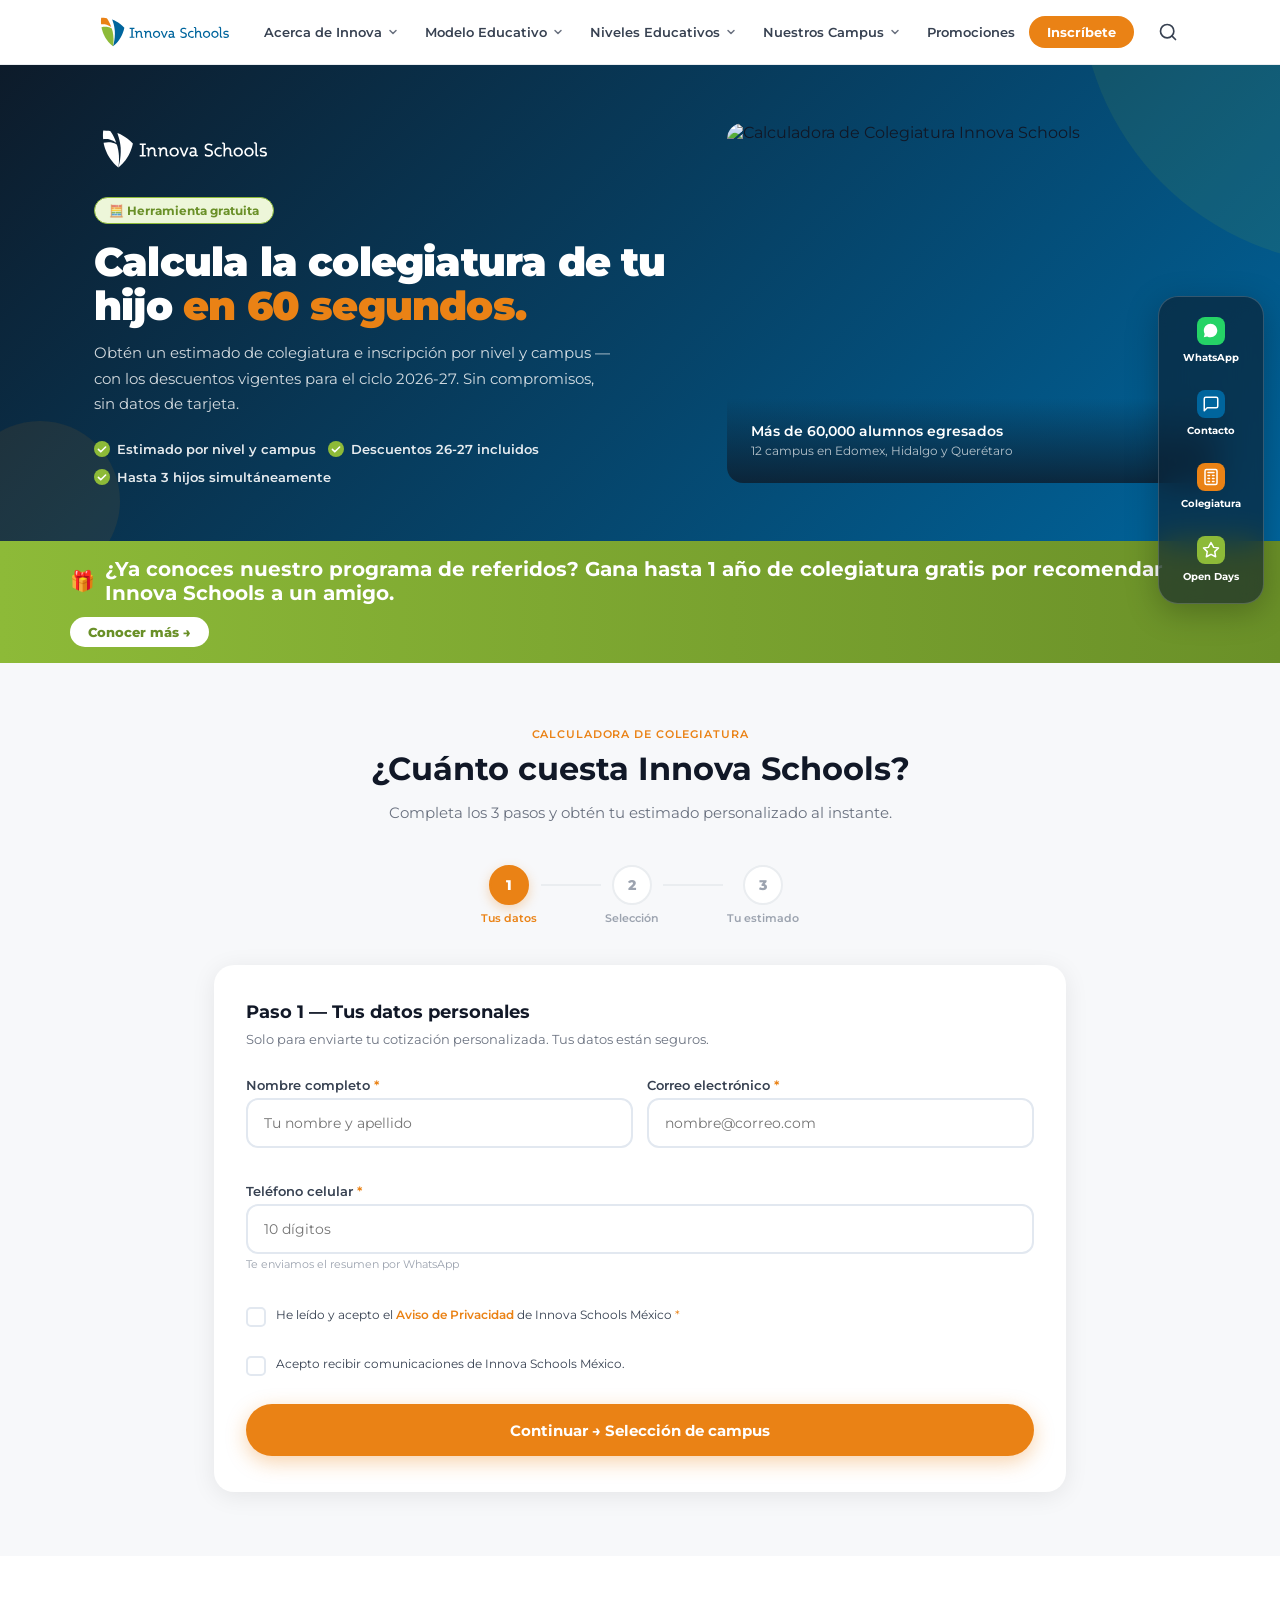
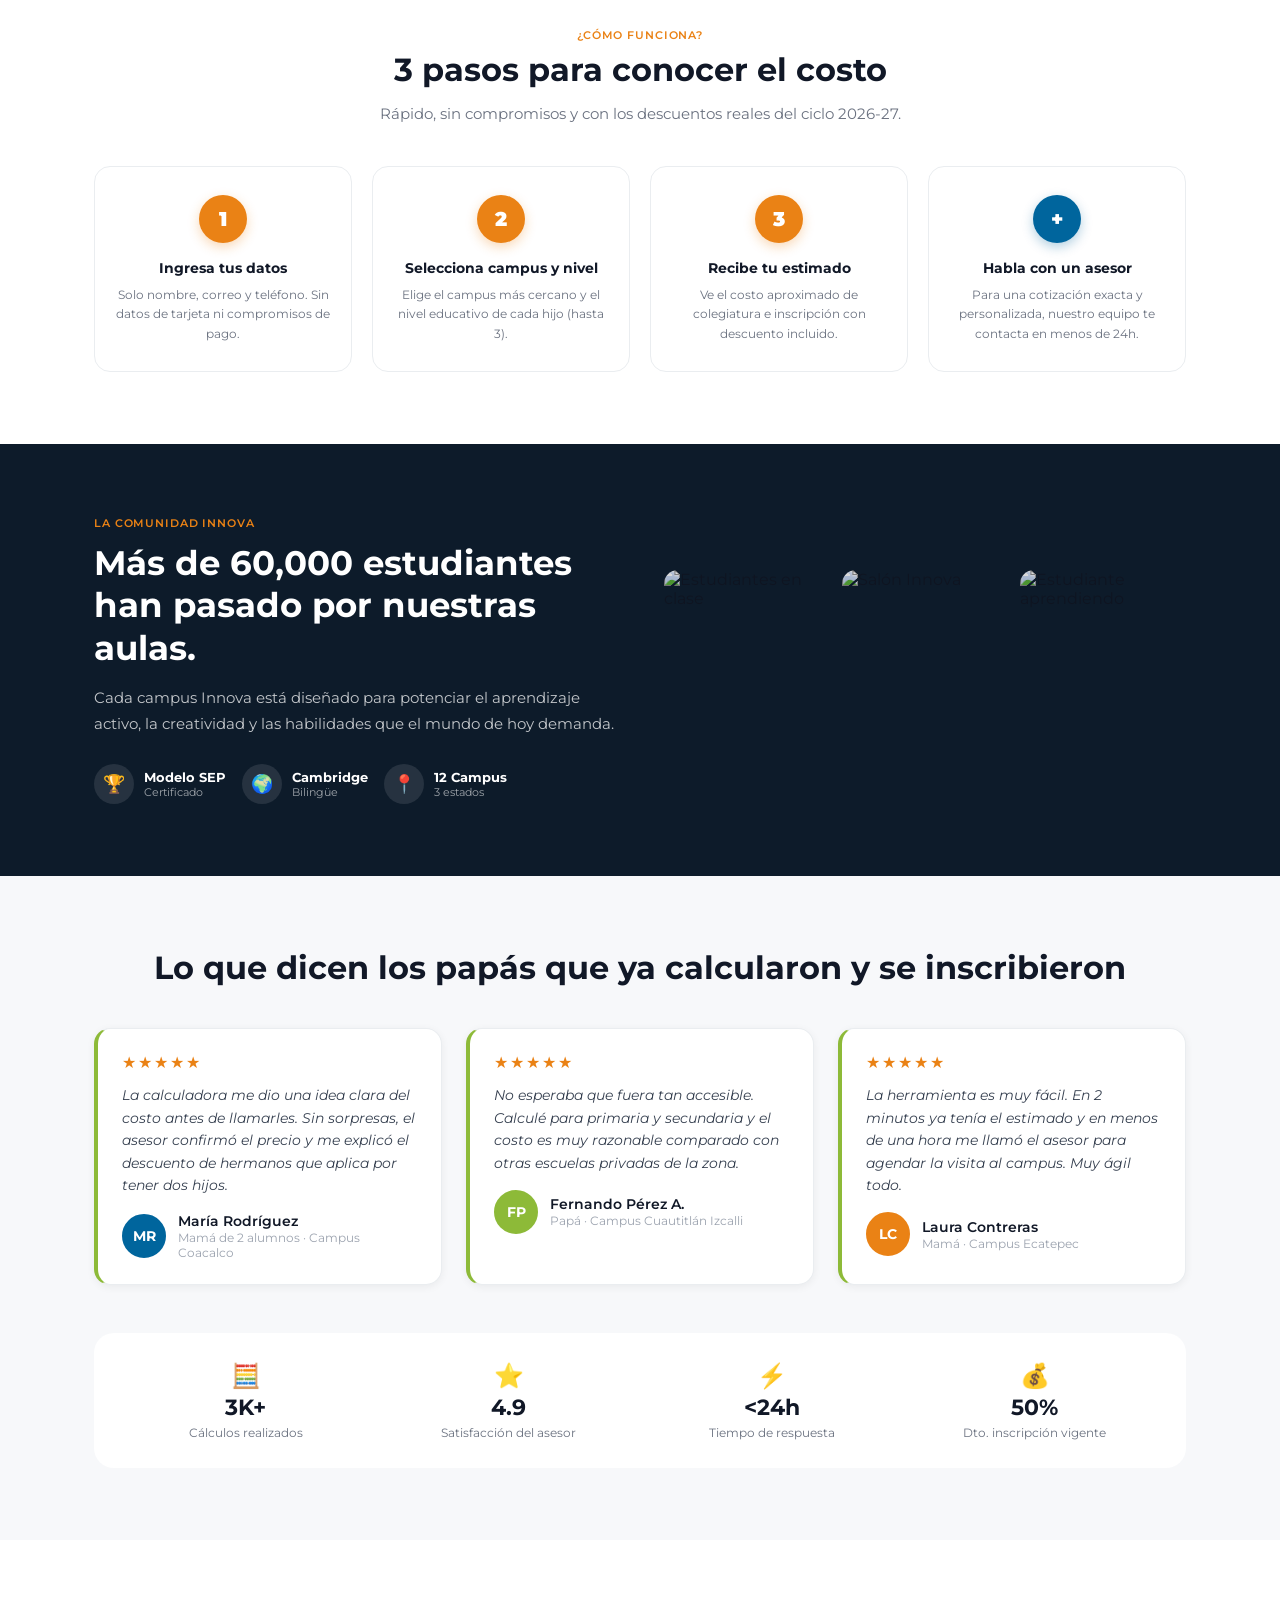
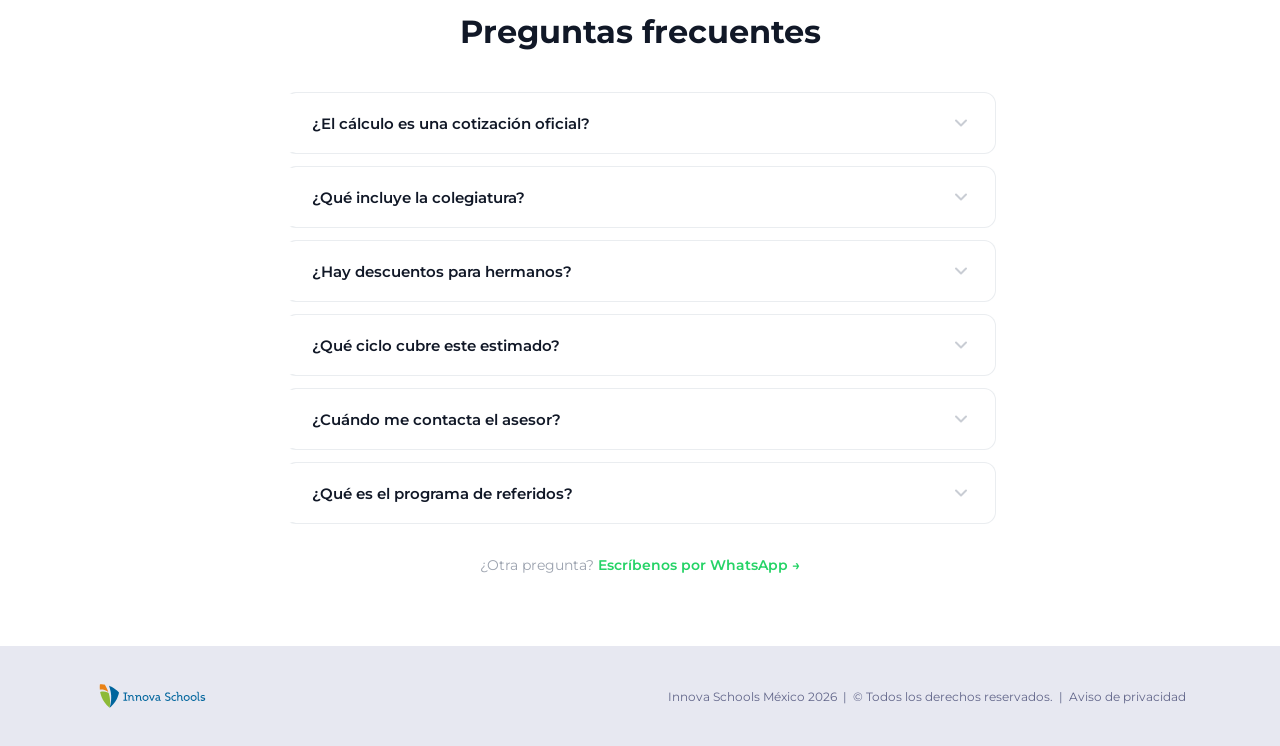
==== calculadora.html @ 79b2973d "Agrega float nav, bottom nav mobile e ícono de búsqueda en navbar - Reemplaza botón WhatsApp por pan" ====
<!DOCTYPE html>
<html lang="es">
<head>
  <meta charset="UTF-8"/>
  <meta name="viewport" content="width=device-width, initial-scale=1.0"/>
  <title>Calculadora de Colegiatura · Innova Schools México</title>
  <style>
@import url('https://fonts.googleapis.com/css2?family=Montserrat:wght@400;500;600;700;800;900&display=swap');
*, *::before, *::after { box-sizing: border-box; margin: 0; padding: 0; }
html { font-size: 16px; scroll-behavior: smooth; }
body { font-family: 'Montserrat', sans-serif; background: #fff; color: #111827; }
img { display: block; max-width: 100%; }
a { text-decoration: none; }
button { font-family: 'Montserrat', sans-serif; cursor: pointer; }

/* ── NAV (mismo que contacto) ── */
.nav { position: sticky; top: 0; z-index: 1000; background: #fff; border-bottom: 1px solid #EAEDF0; transition: box-shadow 200ms; }
.nav.scrolled { box-shadow: 0 2px 12px rgba(0,0,0,.08); }
.nav-inner { max-width: 1140px; margin: 0 auto; padding: 0 24px; height: 64px; display: flex; align-items: center; justify-content: space-between; gap: 16px; }
.nav-logo { height: 36px; width: auto; }
.nav-links { display: none; align-items: center; gap: 2px; }
.nav-item { position: relative; }
.nav-btn { display: flex; align-items: center; gap: 5px; padding: 8px 12px; background: none; border: none; font-size: 13px; font-weight: 600; color: #374151; border-radius: 8px; transition: color 150ms, background 150ms; white-space: nowrap; }
.nav-btn:hover { color: #00659D; background: #F0F7FF; }
.nav-btn svg { transition: transform 200ms; flex-shrink: 0; }
.nav-item:hover .nav-btn svg { transform: rotate(180deg); }
.dropdown { display: none; position: absolute; top: calc(100% + 8px); left: 0; background: #fff; border: 1px solid #EAEDF0; border-radius: 12px; box-shadow: 0 8px 32px rgba(0,0,0,.12); min-width: 220px; padding: 8px 0; z-index: 2000; }
.dropdown::before { content: ''; position: absolute; top: -6px; left: 20px; width: 12px; height: 12px; background: #fff; border: 1px solid #EAEDF0; border-right: none; border-bottom: none; transform: rotate(45deg); border-radius: 2px 0 0 0; }
.nav-item:hover .dropdown { display: block; }
.dropdown a { display: block; padding: 9px 20px; font-size: 13px; font-weight: 500; color: #374151; border-left: 3px solid transparent; transition: background 120ms, color 120ms, border-color 120ms; }
.dropdown a:hover { background: #F0F7FF; color: #00659D; border-left-color: #00659D; }
.nav-cta { background: #EA8215; color: #fff !important; border-radius: 999px; padding: 8px 18px !important; font-weight: 700 !important; }
.nav-cta:hover { background: #C4690D !important; color: #fff !important; }
.hamburger { display: flex; flex-direction: column; gap: 5px; background: none; border: none; padding: 8px; border-radius: 8px; }
.hamburger span { width: 22px; height: 2px; background: #374151; border-radius: 2px; transition: all 200ms; display: block; }
.mobile-menu { display: none; background: #fff; border-top: 1px solid #EAEDF0; max-height: 70vh; overflow-y: auto; }
.mobile-menu.open { display: block; }
.mobile-item-btn { width: 100%; display: flex; align-items: center; justify-content: space-between; padding: 12px 24px; background: none; border: none; font-size: 14px; font-weight: 600; color: #111827; text-align: left; }
.mobile-item-btn.active { color: #00659D; }
.mobile-sub { display: none; background: #F7F8FA; border-top: 1px solid #EAEDF0; border-bottom: 1px solid #EAEDF0; }
.mobile-sub.open { display: block; }
.mobile-sub a { display: block; padding: 10px 36px; font-size: 13px; color: #374151; border-left: 3px solid transparent; }
.mobile-sub a:hover { color: #00659D; border-left-color: #00659D; }
.mobile-cta-wrap { padding: 16px 24px; border-top: 1px solid #EAEDF0; }
.mobile-cta-btn { display: block; background: #EA8215; color: #fff; text-align: center; padding: 12px; border-radius: 999px; font-size: 14px; font-weight: 700; }
@media (min-width: 900px) { .nav-links { display: flex; } .hamburger { display: none; } }

/* ── HERO ── */
.hero { background: linear-gradient(135deg, #0D1B2A 0%, #00659D 100%); padding: 0; position: relative; overflow: hidden; min-height: 420px; display: flex; align-items: stretch; }
.hero-decor-tr { position: absolute; top: -80px; right: -80px; width: 280px; height: 280px; border-radius: 0 0 0 100%; background: #8DBA38; opacity: .10; pointer-events: none; }
.hero-decor-bl { position: absolute; bottom: -40px; left: -40px; width: 160px; height: 160px; border-radius: 50%; background: #EA8215; opacity: .09; pointer-events: none; }
.hero-inner { max-width: 1140px; margin: 0 auto; padding: 56px 24px; display: grid; grid-template-columns: 1fr; gap: 32px; align-items: center; width: 100%; position: relative; z-index: 1; }
.hero-badge { display: inline-flex; align-items: center; gap: 6px; border-radius: 999px; padding: 5px 14px; font-size: 12px; font-weight: 700; background: #EDF6D9; color: #6A9028; border: 1px solid #8DBA38; margin-bottom: 16px; }
.hero h1 { font-size: clamp(24px, 4vw, 40px); font-weight: 900; line-height: 1.1; letter-spacing: -.02em; color: #fff; margin-bottom: 12px; }
.hero h1 span { color: #EA8215; }
.hero .sub { font-size: 15px; color: rgba(255,255,255,.82); line-height: 1.7; margin-bottom: 24px; max-width: 520px; }
.hero-features { display: flex; flex-wrap: wrap; gap: 12px; margin-bottom: 0; }
.hero-feature { display: flex; align-items: center; gap: 7px; font-size: 13px; font-weight: 600; color: rgba(255,255,255,.9); }
.hero-img { display: none; border-radius: 16px; overflow: hidden; position: relative; }
.hero-img img { width: 100%; height: 360px; object-fit: cover; display: block; }
.hero-img-overlay { position: absolute; bottom: 0; left: 0; right: 0; background: linear-gradient(to top, rgba(13,27,42,.8) 0%, transparent 100%); padding: 24px; }
.hero-img-overlay p { font-size: 14px; font-weight: 600; color: #fff; }
.hero-img-overlay span { font-size: 12px; color: rgba(255,255,255,.7); }
@media (min-width: 900px) { .hero-inner { grid-template-columns: 55% 45%; } .hero-img { display: block; } }

/* ── REFERIDOS BANNER ── */
.referidos-banner { background: linear-gradient(90deg, #8DBA38 0%, #6A9028 100%); padding: 16px 24px; }
.referidos-inner { max-width: 1140px; margin: 0 auto; display: flex; align-items: center; justify-content: space-between; flex-wrap: wrap; gap: 12px; }
.referidos-text { font-size: 14px; font-weight: 700; color: #fff; display: flex; align-items: center; gap: 10px; }
.referidos-text span { font-size: 20px; }
.referidos-cta { background: #fff; color: #6A9028; font-size: 13px; font-weight: 800; padding: 7px 18px; border-radius: 999px; transition: transform 150ms; white-space: nowrap; }
.referidos-cta:hover { transform: scale(1.03); }

/* ── CALCULADORA ── */
.calc-section { background: #F7F8FA; padding: 64px 0; }
.calc-inner { max-width: 900px; margin: 0 auto; padding: 0 24px; }
.calc-header { text-align: center; margin-bottom: 40px; }
.section-eyebrow { font-size: 11px; font-weight: 600; letter-spacing: .08em; text-transform: uppercase; text-align: center; margin-bottom: 8px; }
.section-title { font-size: clamp(22px,3vw,32px); font-weight: 700; color: #111827; text-align: center; line-height: 1.25; margin-bottom: 12px; }
.section-sub { font-size: 15px; color: #6B7280; text-align: center; line-height: 1.6; }

/* Stepper */
.stepper { display: flex; align-items: center; justify-content: center; gap: 0; margin-bottom: 40px; }
.step { display: flex; flex-direction: column; align-items: center; gap: 6px; position: relative; }
.step-circle { width: 40px; height: 40px; border-radius: 50%; display: flex; align-items: center; justify-content: center; font-size: 14px; font-weight: 800; border: 2px solid #EAEDF0; background: #fff; color: #9CA3AF; transition: all 250ms; }
.step.active .step-circle { background: #EA8215; border-color: #EA8215; color: #fff; box-shadow: 0 4px 12px rgba(234,130,21,.3); }
.step.done .step-circle { background: #8DBA38; border-color: #8DBA38; color: #fff; }
.step-label { font-size: 11px; font-weight: 600; color: #9CA3AF; white-space: nowrap; }
.step.active .step-label { color: #EA8215; }
.step.done .step-label { color: #8DBA38; }
.step-line { width: 60px; height: 2px; background: #EAEDF0; margin: 0 4px; margin-bottom: 20px; transition: background 250ms; }
.step-line.done { background: #8DBA38; }
@media (max-width: 480px) { .step-line { width: 32px; } .step-label { font-size: 10px; } }

/* Calc card */
.calc-card { background: #fff; border-radius: 20px; padding: 36px 32px; box-shadow: 0 4px 24px rgba(0,0,0,.08); }
@media (max-width: 480px) { .calc-card { padding: 24px 18px; } }

.step-panel { display: none; }
.step-panel.active { display: block; }

.step-title { font-size: 18px; font-weight: 700; color: #111827; margin-bottom: 6px; }
.step-desc { font-size: 13px; color: #6B7280; margin-bottom: 28px; line-height: 1.6; }

/* Form fields */
.field { margin-bottom: 16px; }
.field label { display: block; font-size: 13px; font-weight: 600; color: #374151; margin-bottom: 5px; }
.field label .req { color: #EA8215; }
.field input, .field select { width: 100%; min-height: 50px; padding: 12px 16px; border: 2px solid #E2E8F0; border-radius: 12px; font-size: 14px; font-family: 'Montserrat', sans-serif; color: #1F2937; background: #fff; outline: none; transition: border-color 150ms, box-shadow 150ms; appearance: none; }
.field input:focus, .field select:focus { border-color: #EA8215; box-shadow: 0 0 0 3px rgba(234,130,21,.10); }
.err-msg { font-size: 11px; color: #D93025; margin-top: 3px; min-height: 16px; }
.field .hint { font-size: 11px; color: #9CA3AF; margin-top: 3px; }
.select-wrap { position: relative; }
.select-wrap svg { position: absolute; right: 14px; top: 50%; transform: translateY(-50%); pointer-events: none; }
.field-row { display: grid; grid-template-columns: 1fr 1fr; gap: 14px; }
@media (max-width: 540px) { .field-row { grid-template-columns: 1fr; } }

/* Checkbox */
.cb-row { display: flex; align-items: flex-start; gap: 10px; cursor: pointer; margin-bottom: 12px; }
.cb-box { width: 20px; height: 20px; min-width: 20px; border-radius: 5px; border: 2px solid #E2E8F0; background: #fff; display: flex; align-items: center; justify-content: center; margin-top: 1px; transition: all 150ms; }
.cb-box.checked { border-color: #EA8215; background: #EA8215; }
.cb-label { font-size: 12px; color: #374151; line-height: 1.5; }

/* Hijos selector */
.hijos-selector { display: flex; gap: 12px; margin-bottom: 28px; }
.hijo-btn { flex: 1; padding: 14px 10px; border: 2px solid #E2E8F0; border-radius: 12px; background: #fff; font-size: 18px; font-weight: 800; color: #374151; text-align: center; cursor: pointer; transition: all 150ms; }
.hijo-btn small { display: block; font-size: 10px; font-weight: 600; color: #9CA3AF; margin-top: 2px; }
.hijo-btn.active { border-color: #EA8215; background: #FEF0E0; color: #EA8215; }
.hijo-btn.active small { color: #EA8215; }

/* Nivel chips por hijo */
.nivel-section { background: #F7F8FA; border-radius: 12px; padding: 18px 20px; margin-bottom: 16px; }
.nivel-section h4 { font-size: 13px; font-weight: 700; color: #374151; margin-bottom: 12px; }
.nivel-chips { display: flex; flex-wrap: wrap; gap: 8px; }
.nivel-chip { padding: 7px 14px; border: 2px solid #E2E8F0; border-radius: 999px; font-size: 12px; font-weight: 600; color: #374151; cursor: pointer; transition: all 150ms; background: #fff; }
.nivel-chip:hover { border-color: #00659D; color: #00659D; }
.nivel-chip.active { border-color: #00659D; background: #E8F4FA; color: #00659D; }

/* Botones navegación */
.step-actions { display: flex; gap: 12px; margin-top: 28px; }
.btn-next { flex: 1; background: #EA8215; color: #fff; border: none; border-radius: 999px; padding: 14px 24px; font-size: 15px; font-weight: 700; min-height: 52px; box-shadow: 0 6px 20px rgba(234,130,21,.35); transition: background 200ms, transform 100ms; }
.btn-next:hover { background: #C4690D; transform: translateY(-1px); }
.btn-back { background: none; border: 2px solid #E2E8F0; color: #374151; border-radius: 999px; padding: 14px 20px; font-size: 14px; font-weight: 600; min-height: 52px; transition: all 150ms; }
.btn-back:hover { border-color: #374151; }

/* Resultado */
.result-panel { display: none; }
.result-panel.active { display: block; }
.result-header { text-align: center; margin-bottom: 32px; }
.result-header .check { width: 64px; height: 64px; border-radius: 50%; background: #EDF6D9; display: flex; align-items: center; justify-content: center; margin: 0 auto 16px; }
.result-grid { display: grid; grid-template-columns: 1fr; gap: 12px; margin-bottom: 28px; }
.result-card { border: 1.5px solid #EAEDF0; border-radius: 14px; padding: 18px 20px; display: flex; align-items: center; justify-content: space-between; gap: 16px; }
.result-card.highlight { border-color: #EA8215; background: #FEF0E0; }
.result-label { font-size: 13px; font-weight: 600; color: #374151; }
.result-label small { display: block; font-size: 11px; font-weight: 400; color: #9CA3AF; margin-top: 2px; }
.result-price { font-size: 20px; font-weight: 900; color: #111827; white-space: nowrap; }
.result-card.highlight .result-price { color: #EA8215; }
.result-discount-badge { display: inline-flex; align-items: center; gap: 5px; background: #8DBA38; color: #fff; font-size: 11px; font-weight: 700; padding: 3px 10px; border-radius: 999px; margin-top: 4px; }
.result-disclaimer { font-size: 11px; color: #9CA3AF; text-align: center; margin-bottom: 24px; line-height: 1.6; }
.result-ctas { display: grid; grid-template-columns: 1fr 1fr; gap: 12px; }
.cta-wa { background: #25D366; color: #fff; border: none; border-radius: 999px; padding: 14px 20px; font-size: 14px; font-weight: 700; display: flex; align-items: center; justify-content: center; gap: 8px; transition: background 150ms; }
.cta-wa:hover { background: #1da851; }
.cta-openday { background: #00659D; color: #fff; border: none; border-radius: 999px; padding: 14px 20px; font-size: 14px; font-weight: 700; display: flex; align-items: center; justify-content: center; gap: 8px; transition: background 150ms; }
.cta-openday:hover { background: #004A7C; }
.btn-recalc { display: block; width: 100%; background: none; border: none; color: #9CA3AF; font-size: 13px; font-weight: 500; text-align: center; margin-top: 16px; cursor: pointer; }
.btn-recalc:hover { color: #374151; }
@media (max-width: 480px) { .result-ctas { grid-template-columns: 1fr; } }

/* ── CÓMO FUNCIONA ── */
.como-section { background: #fff; padding: 72px 0; }
.pasos-grid { display: grid; grid-template-columns: repeat(auto-fit, minmax(200px,1fr)); gap: 20px; margin-top: 40px; }
.paso-card { text-align: center; padding: 28px 20px; border: 1.5px solid #EAEDF0; border-radius: 16px; transition: box-shadow 200ms, transform 150ms; }
.paso-card:hover { box-shadow: 0 8px 24px rgba(0,0,0,.08); transform: translateY(-2px); }
.paso-num { width: 48px; height: 48px; border-radius: 50%; background: #EA8215; color: #fff; font-size: 20px; font-weight: 900; display: flex; align-items: center; justify-content: center; margin: 0 auto 16px; box-shadow: 0 4px 12px rgba(234,130,21,.3); }
.paso-card h4 { font-size: 14px; font-weight: 700; color: #111827; margin-bottom: 8px; }
.paso-card p { font-size: 12px; color: #6B7280; line-height: 1.6; }

/* ── FOTO ESTUDIANTES ── */
.students-section { background: #0D1B2A; padding: 72px 0; overflow: hidden; }
.students-inner { max-width: 1140px; margin: 0 auto; padding: 0 24px; display: grid; grid-template-columns: 1fr; gap: 48px; align-items: center; }
.students-photos { display: grid; grid-template-columns: repeat(3,1fr); gap: 12px; }
.student-photo { border-radius: 14px; overflow: hidden; position: relative; }
.student-photo img { width: 100%; height: 180px; object-fit: cover; display: block; filter: brightness(.85); transition: filter 250ms; }
.student-photo:hover img { filter: brightness(1); }
.student-photo-main { border-radius: 14px; overflow: hidden; grid-column: span 1; }
.student-photo-main img { width: 100%; height: 380px; object-fit: cover; display: block; }
@media (min-width: 900px) { .students-inner { grid-template-columns: 1fr 1fr; } }

/* ── TESTIMONIALS ── */
.testimonials { background: #F7F8FA; padding: 72px 0; }
.test-grid { display: grid; grid-template-columns: 1fr; gap: 24px; margin-bottom: 48px; }
.test-card { border: 1px solid #EAEDF0; border-left: 4px solid #8DBA38; border-radius: 16px; padding: 24px; background: #fff; box-shadow: 0 2px 8px rgba(0,0,0,.06); transition: box-shadow 200ms, transform 150ms; }
.test-card:hover { box-shadow: 0 8px 24px rgba(0,0,0,.12); transform: translateY(-2px); }
.stars { color: #EA8215; font-size: 16px; margin-bottom: 12px; letter-spacing: 2px; }
.test-quote { font-size: 14px; color: #374151; font-style: italic; line-height: 1.6; margin-bottom: 16px; }
.test-author { display: flex; align-items: center; gap: 12px; }
.avatar { width: 44px; height: 44px; border-radius: 50%; display: flex; align-items: center; justify-content: center; font-size: 14px; font-weight: 700; color: #fff; flex-shrink: 0; border: 2px solid; }
.trust-row { background: #fff; border-radius: 20px; padding: 28px 32px; display: grid; grid-template-columns: repeat(2,1fr); gap: 24px; }
.trust-item { display: flex; flex-direction: column; align-items: center; text-align: center; gap: 4px; }
@media (min-width: 768px) { .test-grid { grid-template-columns: repeat(3,1fr); } .trust-row { grid-template-columns: repeat(4,1fr); } }

/* ── FAQ ── */
.faq { background: #fff; padding: 72px 0; }
.faq-inner { max-width: 760px; margin: 0 auto; padding: 0 24px; }
.faq-item { background: #fff; border: 1px solid #EAEDF0; border-left: 4px solid transparent; border-radius: 12px; overflow: hidden; margin-bottom: 12px; transition: border-color 200ms; }
.faq-item.open { border-color: #EA8215; border-left-color: #EA8215; box-shadow: 0 4px 12px rgba(234,130,21,.08); }
.faq-btn { width: 100%; display: flex; align-items: center; justify-content: space-between; padding: 20px 24px; background: none; border: none; font-size: 15px; font-weight: 600; color: #111827; text-align: left; gap: 16px; font-family: 'Montserrat', sans-serif; }
.faq-btn svg { flex-shrink: 0; transition: transform 250ms; }
.faq-item.open .faq-btn svg { transform: rotate(180deg); }
.faq-answer { display: none; padding: 0 24px 20px; }
.faq-item.open .faq-answer { display: block; }
.faq-divider { height: 1px; background: #EAEDF0; margin-bottom: 16px; }

/* ── FOOTER ── */
.footer { background: #E7E8F1; padding: 32px 0; }
.footer-inner { max-width: 1140px; margin: 0 auto; padding: 0 24px; display: flex; flex-wrap: wrap; justify-content: space-between; align-items: center; gap: 16px; }
.footer-text { font-size: 12px; color: #62668a; }
.footer-link { color: #62668a; } .footer-link:hover { color: #00659d; }

/* ── FLOAT NAV (desktop) ── */
.float-nav { position: fixed; right: 16px; top: 50%; transform: translateY(-50%); z-index: 9998; display: flex; flex-direction: column; gap: 6px; background: rgba(13,27,42,0.60); backdrop-filter: blur(16px); -webkit-backdrop-filter: blur(16px); border: 1px solid rgba(255,255,255,0.18); border-radius: 20px; padding: 10px 8px; box-shadow: 0 8px 32px rgba(0,0,0,0.25); }
.float-nav-item { display: flex; flex-direction: column; align-items: center; gap: 4px; padding: 10px 14px; border-radius: 12px; text-decoration: none; font-size: 10px; font-weight: 700; color: #fff; transition: background 150ms, transform 100ms; white-space: nowrap; min-width: 64px; }
.float-nav-item:hover { background: rgba(255,255,255,0.15); transform: scale(1.05); }
.float-nav-icon { width: 28px; height: 28px; border-radius: 8px; display: flex; align-items: center; justify-content: center; margin-bottom: 2px; }
@media (max-width: 899px) { .float-nav { display: none; } }

/* ── BOTTOM NAV (mobile) ── */
.bottom-nav { display: none; position: fixed; bottom: 0; left: 0; right: 0; z-index: 9998; background: rgba(255,255,255,0.72); backdrop-filter: blur(20px); -webkit-backdrop-filter: blur(20px); border-top: 1px solid rgba(0,0,0,0.08); box-shadow: 0 -4px 24px rgba(0,0,0,0.10); padding: 8px 4px calc(8px + env(safe-area-inset-bottom, 0px)); justify-content: space-around; align-items: center; }
.bottom-nav-item { display: flex; flex-direction: column; align-items: center; gap: 3px; padding: 6px 10px; border-radius: 12px; text-decoration: none; font-size: 10px; font-weight: 700; color: #374151; transition: background 150ms; flex: 1; max-width: 88px; }
.bottom-nav-item:active { background: rgba(0,0,0,0.06); }
.bottom-nav-icon { width: 28px; height: 28px; border-radius: 8px; display: flex; align-items: center; justify-content: center; margin-bottom: 1px; }
@media (max-width: 899px) { .bottom-nav { display: flex; } body { padding-bottom: 76px; } }

.container { max-width: 1140px; margin: 0 auto; padding: 0 24px; }
  </style>
</head>
<body>

<!-- ── NAV ── -->
<nav class="nav" id="main-nav">
  <div class="nav-inner">
    <a href="https://innovaschools.edu.mx"><img src="assets/img/logo.svg" alt="Innova Schools" class="nav-logo" style="height:52px"/></a>
    <div class="nav-links">
      <div class="nav-item">
        <button class="nav-btn">Acerca de Innova <svg width="12" height="12" viewBox="0 0 16 16" fill="none"><path d="M4 6l4 4 4-4" stroke="#6B7280" stroke-width="2" stroke-linecap="round" stroke-linejoin="round"/></svg></button>
        <div class="dropdown">
          <a href="https://innovaschools.edu.mx/acerca-de-innova-schools-mexico/">¿Quiénes somos?</a>
          <a href="https://innovaschools.edu.mx/preguntas-frecuentes/">Preguntas frecuentes</a>
          <a href="https://innovaschools.edu.mx/blog/">Blog</a>
          <a href="https://innovaschools.edu.mx/galeria/">Galería</a>
        </div>
      </div>
      <div class="nav-item">
        <button class="nav-btn">Modelo Educativo <svg width="12" height="12" viewBox="0 0 16 16" fill="none"><path d="M4 6l4 4 4-4" stroke="#6B7280" stroke-width="2" stroke-linecap="round" stroke-linejoin="round"/></svg></button>
        <div class="dropdown">
          <a href="https://innovaschools.edu.mx/modelo-educativo/">Modelo educativo</a>
          <a href="https://innovaschools.edu.mx/hagamoslo-mejor/">Hagámoslo mejor</a>
          <a href="https://innovaschools.edu.mx/global-english-program/">Programa bilingüe</a>
          <a href="https://innovaschools.edu.mx/talleres-extracurriculares/">Club Innova Schools</a>
          <a href="https://innovaschools.edu.mx/nuestro-equipo-academico/">Equipo académico</a>
          <a href="https://innovaschools.edu.mx/perfil-del-estudiante-innova/">Perfil del estudiante</a>
        </div>
      </div>
      <div class="nav-item">
        <button class="nav-btn">Niveles Educativos <svg width="12" height="12" viewBox="0 0 16 16" fill="none"><path d="M4 6l4 4 4-4" stroke="#6B7280" stroke-width="2" stroke-linecap="round" stroke-linejoin="round"/></svg></button>
        <div class="dropdown">
          <a href="https://innovaschools.edu.mx/niveles-educativos/preescolar/">Preescolar</a>
          <a href="https://innovaschools.edu.mx/niveles-educativos/primaria-baja/">Primaria baja</a>
          <a href="https://innovaschools.edu.mx/niveles-educativos/primaria-alta/">Primaria alta</a>
          <a href="https://innovaschools.edu.mx/niveles-educativos/secundaria/">Secundaria</a>
          <a href="https://innovaschools.edu.mx/niveles-educativos/bachillerato/">Bachillerato</a>
          <a href="https://innovaschools.edu.mx/niveles-educativos/">Todos los niveles</a>
        </div>
      </div>
      <div class="nav-item">
        <button class="nav-btn">Nuestros Campus <svg width="12" height="12" viewBox="0 0 16 16" fill="none"><path d="M4 6l4 4 4-4" stroke="#6B7280" stroke-width="2" stroke-linecap="round" stroke-linejoin="round"/></svg></button>
        <div class="dropdown" style="min-width:260px">
          <a href="https://innovaschools.edu.mx/campus/atizapan/">Atizapán</a>
          <a href="https://innovaschools.edu.mx/campus/coacalco/">Coacalco</a>
          <a href="https://innovaschools.edu.mx/campus/cuautitlan-izcalli/">Cuautitlán Izcalli</a>
          <a href="https://innovaschools.edu.mx/campus/ecatepec/">Ecatepec</a>
          <a href="https://innovaschools.edu.mx/campus/campus-huehuetoca/">Huehuetoca</a>
          <a href="https://innovaschools.edu.mx/campus/ojo-de-agua/">Ojo de Agua</a>
          <a href="https://innovaschools.edu.mx/campus/tultepec/">Tultepec</a>
          <a href="https://innovaschools.edu.mx/campus/zumpango/">Zumpango</a>
          <a href="https://innovaschools.edu.mx/campus/campus-chalco/">Chalco</a>
          <a href="https://innovaschools.edu.mx/campus/tizayuca/">Tizayuca (Hidalgo)</a>
          <a href="https://innovaschools.edu.mx/campus/queretaro/">Querétaro</a>
          <a href="https://innovaschools.edu.mx/campus/" style="font-weight:700;color:#00659D">Ver todos los campus →</a>
        </div>
      </div>
      <a href="https://innovaschools.edu.mx/promociones-descuentos/" class="nav-btn" style="font-weight:600;color:#374151">Promociones</a>
      <a href="https://innovaschools.edu.mx/contacto/" class="nav-btn nav-cta">Inscríbete</a>
    </div>
    <button onclick="window.location.href='https://innovaschools.edu.mx/?s='" aria-label="Buscar" style="background:none;border:none;cursor:pointer;padding:8px;border-radius:8px;display:flex;align-items:center;color:#374151;transition:color 150ms" onmouseover="this.style.color='#00659D'" onmouseout="this.style.color='#374151'"><svg width="20" height="20" viewBox="0 0 24 24" fill="none" stroke="currentColor" stroke-width="2" stroke-linecap="round" stroke-linejoin="round"><circle cx="11" cy="11" r="8"/><path d="m21 21-4.35-4.35"/></svg></button>
    <button class="hamburger" onclick="toggleMobile()" aria-label="Menú"><span></span><span></span><span></span></button>
  </div>
  <div class="mobile-menu" id="mobile-menu">
    <button class="mobile-item-btn" onclick="toggleMobileSub('sub-acerca',this)">Acerca de Innova <svg width="14" height="14" viewBox="0 0 16 16" fill="none"><path d="M4 6l4 4 4-4" stroke="#6B7280" stroke-width="2" stroke-linecap="round" stroke-linejoin="round"/></svg></button>
    <div class="mobile-sub" id="sub-acerca"><a href="https://innovaschools.edu.mx/acerca-de-innova-schools-mexico/">¿Quiénes somos?</a><a href="https://innovaschools.edu.mx/preguntas-frecuentes/">Preguntas frecuentes</a><a href="https://innovaschools.edu.mx/blog/">Blog</a></div>
    <button class="mobile-item-btn" onclick="toggleMobileSub('sub-modelo',this)">Modelo Educativo <svg width="14" height="14" viewBox="0 0 16 16" fill="none"><path d="M4 6l4 4 4-4" stroke="#6B7280" stroke-width="2" stroke-linecap="round" stroke-linejoin="round"/></svg></button>
    <div class="mobile-sub" id="sub-modelo"><a href="https://innovaschools.edu.mx/modelo-educativo/">Modelo educativo</a><a href="https://innovaschools.edu.mx/global-english-program/">Programa bilingüe</a><a href="https://innovaschools.edu.mx/talleres-extracurriculares/">Club Innova</a></div>
    <button class="mobile-item-btn" onclick="toggleMobileSub('sub-niveles',this)">Niveles Educativos <svg width="14" height="14" viewBox="0 0 16 16" fill="none"><path d="M4 6l4 4 4-4" stroke="#6B7280" stroke-width="2" stroke-linecap="round" stroke-linejoin="round"/></svg></button>
    <div class="mobile-sub" id="sub-niveles"><a href="https://innovaschools.edu.mx/niveles-educativos/preescolar/">Preescolar</a><a href="https://innovaschools.edu.mx/niveles-educativos/primaria-baja/">Primaria baja</a><a href="https://innovaschools.edu.mx/niveles-educativos/secundaria/">Secundaria</a><a href="https://innovaschools.edu.mx/niveles-educativos/bachillerato/">Bachillerato</a></div>
    <button class="mobile-item-btn" onclick="toggleMobileSub('sub-campus',this)">Nuestros Campus <svg width="14" height="14" viewBox="0 0 16 16" fill="none"><path d="M4 6l4 4 4-4" stroke="#6B7280" stroke-width="2" stroke-linecap="round" stroke-linejoin="round"/></svg></button>
    <div class="mobile-sub" id="sub-campus"><a href="https://innovaschools.edu.mx/campus/atizapan/">Atizapán</a><a href="https://innovaschools.edu.mx/campus/coacalco/">Coacalco</a><a href="https://innovaschools.edu.mx/campus/ecatepec/">Ecatepec</a><a href="https://innovaschools.edu.mx/campus/">Ver todos →</a></div>
    <div class="mobile-cta-wrap"><a href="https://innovaschools.edu.mx/contacto/" class="mobile-cta-btn">Inscríbete ahora →</a></div>
  </div>
</nav>

<!-- ── HERO ── -->
<section class="hero">
  <div class="hero-decor-tr"></div>
  <div class="hero-decor-bl"></div>
  <div class="hero-inner">
    <div>
      <img src="assets/img/logo.svg" alt="Innova Schools" style="height:56px;width:auto;margin-bottom:20px;filter:brightness(0) invert(1)"/>
      <div class="hero-badge">🧮 Herramienta gratuita</div>
      <h1>Calcula la colegiatura de tu hijo <span>en 60 segundos.</span></h1>
      <p class="sub">Obtén un estimado de colegiatura e inscripción por nivel y campus — con los descuentos vigentes para el ciclo 2026-27. Sin compromisos, sin datos de tarjeta.</p>
      <div class="hero-features">
        <div class="hero-feature"><svg width="16" height="16" viewBox="0 0 20 20" fill="none"><circle cx="10" cy="10" r="10" fill="#8DBA38"/><path d="M5.5 10.5L8.5 13.5L14.5 7.5" stroke="white" stroke-width="2" stroke-linecap="round" stroke-linejoin="round"/></svg> Estimado por nivel y campus</div>
        <div class="hero-feature"><svg width="16" height="16" viewBox="0 0 20 20" fill="none"><circle cx="10" cy="10" r="10" fill="#8DBA38"/><path d="M5.5 10.5L8.5 13.5L14.5 7.5" stroke="white" stroke-width="2" stroke-linecap="round" stroke-linejoin="round"/></svg> Descuentos 26-27 incluidos</div>
        <div class="hero-feature"><svg width="16" height="16" viewBox="0 0 20 20" fill="none"><circle cx="10" cy="10" r="10" fill="#8DBA38"/><path d="M5.5 10.5L8.5 13.5L14.5 7.5" stroke="white" stroke-width="2" stroke-linecap="round" stroke-linejoin="round"/></svg> Hasta 3 hijos simultáneamente</div>
      </div>
    </div>
    <div class="hero-img">
      <img src="https://innovaschools.edu.mx/wp-content/uploads/2024/10/innova-schools-calculadora-colegiatura.png" alt="Calculadora de Colegiatura Innova Schools" loading="lazy"/>
      <div class="hero-img-overlay">
        <p>Más de 60,000 alumnos egresados</p>
        <span>12 campus en Edomex, Hidalgo y Querétaro</span>
      </div>
    </div>
  </div>
</section>

<!-- ── REFERIDOS BANNER ── -->
<div class="referidos-banner">
  <div class="referidos-inner">
    <div class="referidos-text">
      <span>🎁</span>
      <span>¿Ya conoces nuestro programa de referidos? <strong>Gana hasta 1 año de colegiatura gratis</strong> por recomendar Innova Schools a un amigo.</span>
    </div>
    <a href="https://wa.me/5541945798?text=Hola, me interesa conocer el programa de referidos de Innova Schools" target="_blank" class="referidos-cta">Conocer más →</a>
  </div>
</div>

<!-- ── CALCULADORA ── -->
<section class="calc-section" id="calculadora">
  <div class="calc-inner">
    <div class="calc-header">
      <p class="section-eyebrow" style="color:#EA8215">Calculadora de colegiatura</p>
      <h2 class="section-title">¿Cuánto cuesta Innova Schools?</h2>
      <p class="section-sub">Completa los 3 pasos y obtén tu estimado personalizado al instante.</p>
    </div>

    <!-- Stepper -->
    <div class="stepper" id="stepper">
      <div class="step active" id="step-ind-1">
        <div class="step-circle">1</div>
        <div class="step-label">Tus datos</div>
      </div>
      <div class="step-line" id="line-1"></div>
      <div class="step" id="step-ind-2">
        <div class="step-circle">2</div>
        <div class="step-label">Selección</div>
      </div>
      <div class="step-line" id="line-2"></div>
      <div class="step" id="step-ind-3">
        <div class="step-circle">3</div>
        <div class="step-label">Tu estimado</div>
      </div>
    </div>

    <!-- CARD -->
    <div class="calc-card">

      <!-- PASO 1 -->
      <div class="step-panel active" id="panel-1">
        <h3 class="step-title">Paso 1 — Tus datos personales</h3>
        <p class="step-desc">Solo para enviarte tu cotización personalizada. Tus datos están seguros.</p>
        <div class="field-row">
          <div class="field"><label>Nombre completo <span class="req">*</span></label><input type="text" id="p1-nombre" placeholder="Tu nombre y apellido"/><div class="err-msg" id="err-nombre"></div></div>
          <div class="field"><label>Correo electrónico <span class="req">*</span></label><input type="email" id="p1-email" placeholder="nombre@correo.com"/><div class="err-msg" id="err-email"></div></div>
        </div>
        <div class="field"><label>Teléfono celular <span class="req">*</span></label><input type="tel" id="p1-tel" placeholder="10 dígitos"/><div class="hint">Te enviamos el resumen por WhatsApp</div><div class="err-msg" id="err-tel"></div></div>
        <div class="cb-row" onclick="toggleCb('privacy')"><div class="cb-box" id="privacy-box"></div><span class="cb-label">He leído y acepto el <a href="https://innovaschools.edu.mx/aviso-de-privacidad/" style="color:#EA8215;font-weight:600">Aviso de Privacidad</a> de Innova Schools México <span style="color:#EA8215">*</span></span></div>
        <div class="err-msg" id="err-privacy"></div>
        <div class="cb-row" onclick="toggleCb('comms')"><div class="cb-box" id="comms-box"></div><span class="cb-label">Acepto recibir comunicaciones de Innova Schools México.</span></div>
        <div class="step-actions">
          <button class="btn-next" onclick="goStep(2)">Continuar → Selección de campus</button>
        </div>
      </div>

      <!-- PASO 2 -->
      <div class="step-panel" id="panel-2">
        <h3 class="step-title">Paso 2 — Campus e hijos</h3>
        <p class="step-desc">Selecciona el campus de tu interés y el nivel educativo de cada hijo.</p>
        <div class="field"><label>Campus de interés <span class="req">*</span></label>
          <div class="select-wrap">
            <select id="p2-campus">
              <option value="">Selecciona un campus</option>
              <optgroup label="Estado de México"><option value="edomex">Atizapán</option><option value="edomex">Coacalco</option><option value="edomex">Cuautitlán Izcalli</option><option value="edomex">Ecatepec</option><option value="edomex">Huehuetoca</option><option value="edomex">Ojo de Agua / Tecámac</option><option value="edomex">Tultepec</option><option value="edomex">Zumpango</option><option value="edomex">Chalco</option></optgroup>
              <optgroup label="Hidalgo"><option value="hgo">Tizayuca</option></optgroup>
              <optgroup label="Querétaro"><option value="qro">El Marqués</option><option value="qro">La Joya</option></optgroup>
            </select>
            <svg width="13" height="13" viewBox="0 0 16 16" fill="none"><path d="M4 6l4 4 4-4" stroke="#6B7280" stroke-width="1.5" stroke-linecap="round" stroke-linejoin="round"/></svg>
          </div>
          <div class="err-msg" id="err-campus"></div>
        </div>
        <div class="field" style="margin-bottom:8px"><label>¿Cuántos hijos vas a inscribir? <span class="req">*</span></label></div>
        <div class="hijos-selector" id="hijos-selector">
          <button class="hijo-btn active" onclick="setHijos(1,this)">1<small>hijo</small></button>
          <button class="hijo-btn" onclick="setHijos(2,this)">2<small>hijos</small></button>
          <button class="hijo-btn" onclick="setHijos(3,this)">3<small>hijos</small></button>
        </div>
        <div id="niveles-container"></div>
        <div class="err-msg" id="err-niveles"></div>
        <div class="step-actions">
          <button class="btn-back" onclick="goStep(1)">← Atrás</button>
          <button class="btn-next" onclick="calcular()">Calcular mi colegiatura →</button>
        </div>
      </div>

      <!-- PASO 3 - Resultado -->
      <div class="step-panel" id="panel-3">
        <div class="result-header">
          <div class="check"><svg width="32" height="32" viewBox="0 0 36 36" fill="none"><circle cx="18" cy="18" r="18" fill="#8DBA38"/><path d="M10 18.5l5.5 5.5 10.5-11" stroke="white" stroke-width="2.5" stroke-linecap="round" stroke-linejoin="round"/></svg></div>
          <h3 style="font-size:20px;font-weight:700;color:#111827;margin-bottom:6px" id="result-title">Tu estimado de colegiatura</h3>
          <p style="font-size:13px;color:#6B7280" id="result-subtitle">Campus seleccionado · Ciclo 2026-27</p>
        </div>
        <div class="result-grid" id="result-grid"></div>
        <p class="result-disclaimer">* Este cálculo es un estimado orientativo. Los precios reales pueden variar según el campus, nivel y promociones vigentes. Un asesor te proporcionará la cotización exacta.</p>
        <div class="result-ctas">
          <a href="https://wa.me/5541945798?text=Hola, usé la calculadora de colegiatura y me gustaría más información" target="_blank" class="cta-wa">
            <svg width="16" height="16" viewBox="0 0 24 24" fill="white"><path d="M17.472 14.382c-.297-.149-1.758-.867-2.03-.967-.273-.099-.471-.148-.67.15-.197.297-.767.966-.94 1.164-.173.199-.347.223-.644.075-.297-.15-1.255-.463-2.39-1.475-.883-.788-1.48-1.761-1.653-2.059-.173-.297-.018-.458.13-.606.134-.133.298-.347.446-.52.149-.174.198-.298.298-.497.099-.198.05-.371-.025-.52-.075-.149-.669-1.612-.916-2.207-.242-.579-.487-.5-.669-.51-.173-.008-.371-.01-.57-.01-.198 0-.52.074-.792.372-.272.297-1.04 1.016-1.04 2.479 0 1.462 1.065 2.875 1.213 3.074.149.198 2.096 3.2 5.077 4.487.709.306 1.262.489 1.694.625.712.227 1.36.195 1.871.118.571-.085 1.758-.719 2.006-1.413.248-.694.248-1.289.173-1.413-.074-.124-.272-.198-.57-.347m-5.421 7.403h-.004a9.87 9.87 0 01-5.031-1.378l-.361-.214-3.741.982.998-3.648-.235-.374a9.86 9.86 0 01-1.51-5.26c.001-5.45 4.436-9.884 9.888-9.884 2.64 0 5.122 1.03 6.988 2.898a9.825 9.825 0 012.893 6.994c-.003 5.45-4.437 9.884-9.885 9.884m8.413-18.297A11.815 11.815 0 0012.05 0C5.495 0 .16 5.335.157 11.892c0 2.096.547 4.142 1.588 5.945L.057 24l6.305-1.654a11.882 11.882 0 005.683 1.448h.005c6.554 0 11.89-5.335 11.893-11.893a11.821 11.821 0 00-3.48-8.413z"/></svg>
            Hablar con asesor
          </a>
          <a href="https://innovaschools.edu.mx/contacto/" class="cta-openday">
            <svg width="16" height="16" fill="none" viewBox="0 0 20 20"><circle cx="10" cy="10" r="10" fill="rgba(255,255,255,.25)"/><path d="M5 10h10M13 7l3 3-3 3" stroke="white" stroke-width="1.5" stroke-linecap="round" stroke-linejoin="round"/></svg>
            Iniciar inscripción
          </a>
        </div>
        <button class="btn-recalc" onclick="resetCalc()">↺ Hacer otro cálculo</button>
      </div>

    </div>
  </div>
</section>

<!-- ── CÓMO FUNCIONA ── -->
<section class="como-section">
  <div class="container">
    <p class="section-eyebrow" style="color:#EA8215">¿Cómo funciona?</p>
    <h2 class="section-title">3 pasos para conocer el costo</h2>
    <p class="section-sub">Rápido, sin compromisos y con los descuentos reales del ciclo 2026-27.</p>
    <div class="pasos-grid">
      <div class="paso-card"><div class="paso-num">1</div><h4>Ingresa tus datos</h4><p>Solo nombre, correo y teléfono. Sin datos de tarjeta ni compromisos de pago.</p></div>
      <div class="paso-card"><div class="paso-num">2</div><h4>Selecciona campus y nivel</h4><p>Elige el campus más cercano y el nivel educativo de cada hijo (hasta 3).</p></div>
      <div class="paso-card"><div class="paso-num">3</div><h4>Recibe tu estimado</h4><p>Ve el costo aproximado de colegiatura e inscripción con descuento incluido.</p></div>
      <div class="paso-card"><div class="paso-num" style="background:#00659D;box-shadow:0 4px 12px rgba(0,101,157,.3)">+</div><h4>Habla con un asesor</h4><p>Para una cotización exacta y personalizada, nuestro equipo te contacta en menos de 24h.</p></div>
    </div>
  </div>
</section>

<!-- ── ESTUDIANTES ── -->
<section class="students-section">
  <div class="students-inner">
    <div>
      <p style="font-size:11px;font-weight:600;letter-spacing:.08em;text-transform:uppercase;color:#EA8215;margin-bottom:12px">La comunidad Innova</p>
      <h2 style="font-size:clamp(22px,3vw,34px);font-weight:700;color:#fff;line-height:1.25;margin-bottom:16px">Más de 60,000 estudiantes han pasado por nuestras aulas.</h2>
      <p style="font-size:15px;color:rgba(255,255,255,.75);line-height:1.7;margin-bottom:28px">Cada campus Innova está diseñado para potenciar el aprendizaje activo, la creatividad y las habilidades que el mundo de hoy demanda.</p>
      <div style="display:flex;flex-wrap:wrap;gap:16px">
        <div style="display:flex;align-items:center;gap:10px">
          <div style="width:40px;height:40px;border-radius:50%;background:rgba(255,255,255,.1);display:flex;align-items:center;justify-content:center;font-size:18px">🏆</div>
          <div><div style="font-size:13px;font-weight:700;color:#fff">Modelo SEP</div><div style="font-size:11px;color:rgba(255,255,255,.6)">Certificado</div></div>
        </div>
        <div style="display:flex;align-items:center;gap:10px">
          <div style="width:40px;height:40px;border-radius:50%;background:rgba(255,255,255,.1);display:flex;align-items:center;justify-content:center;font-size:18px">🌍</div>
          <div><div style="font-size:13px;font-weight:700;color:#fff">Cambridge</div><div style="font-size:11px;color:rgba(255,255,255,.6)">Bilingüe</div></div>
        </div>
        <div style="display:flex;align-items:center;gap:10px">
          <div style="width:40px;height:40px;border-radius:50%;background:rgba(255,255,255,.1);display:flex;align-items:center;justify-content:center;font-size:18px">📍</div>
          <div><div style="font-size:13px;font-weight:700;color:#fff">12 Campus</div><div style="font-size:11px;color:rgba(255,255,255,.6)">3 estados</div></div>
        </div>
      </div>
    </div>
    <div class="students-photos">
      <img src="https://images.unsplash.com/photo-1577896851231-70ef18881754?w=400&h=200&fit=crop&auto=format" alt="Estudiantes en clase" style="border-radius:14px;height:180px;object-fit:cover;width:100%;filter:brightness(.85)" loading="lazy"/>
      <img src="https://images.unsplash.com/photo-1580582932707-520aed937b7b?w=400&h=200&fit=crop&auto=format" alt="Salón Innova" style="border-radius:14px;height:180px;object-fit:cover;width:100%;filter:brightness(.85)" loading="lazy"/>
      <img src="https://images.unsplash.com/photo-1529390079861-591de354faf5?w=400&h=200&fit=crop&auto=format" alt="Estudiante aprendiendo" style="border-radius:14px;height:180px;object-fit:cover;width:100%;filter:brightness(.85)" loading="lazy"/>
    </div>
  </div>
</section>

<!-- ── TESTIMONIALS ── -->
<section class="testimonials">
  <div class="container">
    <h2 class="section-title" style="margin-bottom:40px">Lo que dicen los papás que ya calcularon y se inscribieron</h2>
    <div class="test-grid">
      <div class="test-card"><div class="stars">★★★★★</div><p class="test-quote">La calculadora me dio una idea clara del costo antes de llamarles. Sin sorpresas, el asesor confirmó el precio y me explicó el descuento de hermanos que aplica por tener dos hijos.</p><div class="test-author"><div class="avatar" style="background:#00659D;border-color:#00659D">MR</div><div><div style="font-size:14px;font-weight:600;color:#111827">María Rodríguez</div><div style="font-size:12px;color:#9CA3AF">Mamá de 2 alumnos · Campus Coacalco</div></div></div></div>
      <div class="test-card"><div class="stars">★★★★★</div><p class="test-quote">No esperaba que fuera tan accesible. Calculé para primaria y secundaria y el costo es muy razonable comparado con otras escuelas privadas de la zona.</p><div class="test-author"><div class="avatar" style="background:#8DBA38;border-color:#8DBA38">FP</div><div><div style="font-size:14px;font-weight:600;color:#111827">Fernando Pérez A.</div><div style="font-size:12px;color:#9CA3AF">Papá · Campus Cuautitlán Izcalli</div></div></div></div>
      <div class="test-card"><div class="stars">★★★★★</div><p class="test-quote">La herramienta es muy fácil. En 2 minutos ya tenía el estimado y en menos de una hora me llamó el asesor para agendar la visita al campus. Muy ágil todo.</p><div class="test-author"><div class="avatar" style="background:#EA8215;border-color:#EA8215">LC</div><div><div style="font-size:14px;font-weight:600;color:#111827">Laura Contreras</div><div style="font-size:12px;color:#9CA3AF">Mamá · Campus Ecatepec</div></div></div></div>
    </div>
    <div class="trust-row">
      <div class="trust-item"><span style="font-size:24px">🧮</span><div style="font-size:22px;font-weight:700;color:#111827">3K+</div><div style="font-size:12px;color:#6B7280">Cálculos realizados</div></div>
      <div class="trust-item"><span style="font-size:24px">⭐</span><div style="font-size:22px;font-weight:700;color:#111827">4.9</div><div style="font-size:12px;color:#6B7280">Satisfacción del asesor</div></div>
      <div class="trust-item"><span style="font-size:24px">⚡</span><div style="font-size:22px;font-weight:700;color:#111827">&lt;24h</div><div style="font-size:12px;color:#6B7280">Tiempo de respuesta</div></div>
      <div class="trust-item"><span style="font-size:24px">💰</span><div style="font-size:22px;font-weight:700;color:#111827">50%</div><div style="font-size:12px;color:#6B7280">Dto. inscripción vigente</div></div>
    </div>
  </div>
</section>

<!-- ── FAQ ── -->
<section class="faq">
  <div class="faq-inner">
    <h2 class="section-title" style="margin-bottom:40px">Preguntas frecuentes</h2>
    <div id="faq-list"></div>
    <div style="text-align:center;margin-top:32px"><p style="font-size:14px;color:#9CA3AF">¿Otra pregunta? <a href="https://wa.me/5541945798" target="_blank" style="color:#25D366;font-weight:600">Escríbenos por WhatsApp →</a></p></div>
  </div>
</section>

<!-- ── FOOTER ── -->
<footer class="footer">
  <div class="footer-inner">
    <img src="assets/img/logo.svg" alt="Innova Schools" style="height:36px;width:auto"/>
    <p class="footer-text">Innova Schools México 2026&nbsp;&nbsp;|&nbsp;&nbsp;© Todos los derechos reservados.&nbsp;&nbsp;|&nbsp;&nbsp;<a href="https://innovaschools.edu.mx/aviso-de-privacidad/" class="footer-link">Aviso de privacidad</a></p>
  </div>
</footer>

<!-- ── FLOAT NAV (desktop right) ── -->
<div class="float-nav">
  <a href="https://wa.me/5541945798" target="_blank" rel="noopener noreferrer" class="float-nav-item">
    <div class="float-nav-icon" style="background:#25D366"><svg width="18" height="18" viewBox="0 0 24 24" fill="#fff"><path d="M17.472 14.382c-.297-.149-1.758-.867-2.03-.967-.273-.099-.471-.148-.67.15-.197.297-.767.966-.94 1.164-.173.199-.347.223-.644.075-.297-.15-1.255-.463-2.39-1.475-.883-.788-1.48-1.761-1.653-2.059-.173-.297-.018-.458.13-.606.134-.133.298-.347.446-.52.149-.174.198-.298.298-.497.099-.198.05-.371-.025-.52-.075-.149-.669-1.612-.916-2.207-.242-.579-.487-.5-.669-.51-.173-.008-.371-.01-.57-.01-.198 0-.52.074-.792.372-.272.297-1.04 1.016-1.04 2.479 0 1.462 1.065 2.875 1.213 3.074.149.198 2.096 3.2 5.077 4.487.709.306 1.262.489 1.694.625.712.227 1.36.195 1.871.118.571-.085 1.758-.719 2.006-1.413.248-.694.248-1.289.173-1.413-.074-.124-.272-.198-.57-.347z"/><path d="M11.4 2.4C6.45 2.4 2.4 6.45 2.4 11.4c0 1.61.42 3.13 1.16 4.44L2.4 20.4l4.56-1.16a9 9 0 0 0 4.44 1.16c4.95 0 9-4.05 9-9s-4.05-9-9-9z"/></svg></div>
    <span>WhatsApp</span>
  </a>
  <a href="contacto.html" class="float-nav-item">
    <div class="float-nav-icon" style="background:#00659D"><svg width="18" height="18" viewBox="0 0 24 24" fill="none" stroke="#fff" stroke-width="2" stroke-linecap="round" stroke-linejoin="round"><path d="M21 15a2 2 0 0 1-2 2H7l-4 4V5a2 2 0 0 1 2-2h14a2 2 0 0 1 2 2z"/></svg></div>
    <span>Contacto</span>
  </a>
  <a href="calculadora.html" class="float-nav-item">
    <div class="float-nav-icon" style="background:#EA8215"><svg width="18" height="18" viewBox="0 0 24 24" fill="none" stroke="#fff" stroke-width="2" stroke-linecap="round" stroke-linejoin="round"><rect x="4" y="2" width="16" height="20" rx="2"/><line x1="8" y1="6" x2="16" y2="6"/><line x1="8" y1="10" x2="10" y2="10"/><line x1="14" y1="10" x2="16" y2="10"/><line x1="8" y1="14" x2="10" y2="14"/><line x1="14" y1="14" x2="16" y2="14"/><line x1="8" y1="18" x2="10" y2="18"/><line x1="14" y1="18" x2="16" y2="18"/></svg></div>
    <span>Colegiatura</span>
  </a>
  <a href="opendays.html" class="float-nav-item">
    <div class="float-nav-icon" style="background:#8DBA38"><svg width="18" height="18" viewBox="0 0 24 24" fill="none" stroke="#fff" stroke-width="2" stroke-linecap="round" stroke-linejoin="round"><path d="M12 2L8.5 8.5 2 9.27l5 4.87-1.18 6.88L12 17.77l6.18 3.25L17 14.14l5-4.87-6.5-.77z"/></svg></div>
    <span>Open Days</span>
  </a>
</div>

<!-- ── BOTTOM NAV (mobile) ── -->
<nav class="bottom-nav">
  <a href="https://wa.me/5541945798" target="_blank" rel="noopener noreferrer" class="bottom-nav-item">
    <div class="bottom-nav-icon" style="background:#25D366"><svg width="18" height="18" viewBox="0 0 24 24" fill="#fff"><path d="M17.472 14.382c-.297-.149-1.758-.867-2.03-.967-.273-.099-.471-.148-.67.15-.197.297-.767.966-.94 1.164-.173.199-.347.223-.644.075-.297-.15-1.255-.463-2.39-1.475-.883-.788-1.48-1.761-1.653-2.059-.173-.297-.018-.458.13-.606.134-.133.298-.347.446-.52.149-.174.198-.298.298-.497.099-.198.05-.371-.025-.52-.075-.149-.669-1.612-.916-2.207-.242-.579-.487-.5-.669-.51-.173-.008-.371-.01-.57-.01-.198 0-.52.074-.792.372-.272.297-1.04 1.016-1.04 2.479 0 1.462 1.065 2.875 1.213 3.074.149.198 2.096 3.2 5.077 4.487.709.306 1.262.489 1.694.625.712.227 1.36.195 1.871.118.571-.085 1.758-.719 2.006-1.413.248-.694.248-1.289.173-1.413-.074-.124-.272-.198-.57-.347z"/><path d="M11.4 2.4C6.45 2.4 2.4 6.45 2.4 11.4c0 1.61.42 3.13 1.16 4.44L2.4 20.4l4.56-1.16a9 9 0 0 0 4.44 1.16c4.95 0 9-4.05 9-9s-4.05-9-9-9z"/></svg></div>
    <span>WhatsApp</span>
  </a>
  <a href="contacto.html" class="bottom-nav-item">
    <div class="bottom-nav-icon" style="background:#00659D"><svg width="18" height="18" viewBox="0 0 24 24" fill="none" stroke="#fff" stroke-width="2" stroke-linecap="round" stroke-linejoin="round"><path d="M21 15a2 2 0 0 1-2 2H7l-4 4V5a2 2 0 0 1 2-2h14a2 2 0 0 1 2 2z"/></svg></div>
    <span>Contacto</span>
  </a>
  <a href="calculadora.html" class="bottom-nav-item">
    <div class="bottom-nav-icon" style="background:#EA8215"><svg width="18" height="18" viewBox="0 0 24 24" fill="none" stroke="#fff" stroke-width="2" stroke-linecap="round" stroke-linejoin="round"><rect x="4" y="2" width="16" height="20" rx="2"/><line x1="8" y1="6" x2="16" y2="6"/><line x1="8" y1="10" x2="10" y2="10"/><line x1="14" y1="10" x2="16" y2="10"/><line x1="8" y1="14" x2="10" y2="14"/><line x1="14" y1="14" x2="16" y2="14"/><line x1="8" y1="18" x2="10" y2="18"/><line x1="14" y1="18" x2="16" y2="18"/></svg></div>
    <span>Colegiatura</span>
  </a>
  <a href="opendays.html" class="bottom-nav-item">
    <div class="bottom-nav-icon" style="background:#8DBA38"><svg width="18" height="18" viewBox="0 0 24 24" fill="none" stroke="#fff" stroke-width="2" stroke-linecap="round" stroke-linejoin="round"><path d="M12 2L8.5 8.5 2 9.27l5 4.87-1.18 6.88L12 17.77l6.18 3.25L17 14.14l5-4.87-6.5-.77z"/></svg></div>
    <span>Open Days</span>
  </a>
</nav>

<script>
// ── NAV
window.addEventListener('scroll', () => { document.getElementById('main-nav').classList.toggle('scrolled', window.scrollY > 10); });
function toggleMobile() { document.getElementById('mobile-menu').classList.toggle('open'); }
function toggleMobileSub(id, btn) {
  const s = document.getElementById(id), isOpen = s.classList.contains('open');
  document.querySelectorAll('.mobile-sub.open').forEach(x => x.classList.remove('open'));
  document.querySelectorAll('.mobile-item-btn.active').forEach(x => x.classList.remove('active'));
  if (!isOpen) { s.classList.add('open'); btn.classList.add('active'); }
}

// ── CHECKBOX
const cbState = {};
function toggleCb(id) {
  cbState[id] = !cbState[id];
  const b = document.getElementById(id + '-box');
  b.classList.toggle('checked', !!cbState[id]);
  b.innerHTML = cbState[id] ? '<svg width="10" height="10" viewBox="0 0 12 12" fill="none"><path d="M1 6l4 4 6-6" stroke="white" stroke-width="2" stroke-linecap="round" stroke-linejoin="round"/></svg>' : '';
}

// ── HIJOS
let numHijos = 1;
const nivelesSeleccionados = {};
const nivelesOpts = ['Preescolar', 'Primaria', 'Secundaria', 'Bachillerato'];

function setHijos(n, btn) {
  numHijos = n;
  document.querySelectorAll('.hijo-btn').forEach(b => b.classList.remove('active'));
  btn.classList.add('active');
  renderNiveles();
}

function renderNiveles() {
  const c = document.getElementById('niveles-container');
  c.innerHTML = '';
  for (let i = 1; i <= numHijos; i++) {
    const div = document.createElement('div');
    div.className = 'nivel-section';
    div.innerHTML = `<h4>Hijo ${i} — ¿Qué nivel educativo?</h4><div class="nivel-chips" id="chips-${i}"></div>`;
    c.appendChild(div);
    nivelesOpts.forEach(n => {
      const chip = document.createElement('button');
      chip.type = 'button';
      chip.className = 'nivel-chip' + (nivelesSeleccionados[i] === n ? ' active' : '');
      chip.textContent = n;
      chip.onclick = () => {
        nivelesSeleccionados[i] = n;
        document.querySelectorAll(`#chips-${i} .nivel-chip`).forEach(c => c.classList.remove('active'));
        chip.classList.add('active');
      };
      document.getElementById('chips-' + i).appendChild(chip);
    });
  }
}

// ── PRECIOS (estimados orientativos por nivel)
const precios = {
  'Preescolar':   { colegiatura: 1850, inscripcion: 4200 },
  'Primaria':     { colegiatura: 2100, inscripcion: 4800 },
  'Secundaria':   { colegiatura: 2500, inscripcion: 5400 },
  'Bachillerato': { colegiatura: 2800, inscripcion: 6200 },
};
const descuentoInscripcion = 0.50; // 50% descuento vigente

// ── STEPPER
function goStep(n) {
  if (n === 2) {
    // Validar paso 1
    const nombre = document.getElementById('p1-nombre').value.trim();
    const email  = document.getElementById('p1-email').value.trim();
    const tel    = document.getElementById('p1-tel').value.replace(/\s/g,'');
    const priv   = cbState['privacy'];
    let ok = true;
    const se = (id, msg) => { document.getElementById(id).textContent = msg; if (msg) ok = false; };
    se('err-nombre', nombre ? '' : 'Ingresa tu nombre completo');
    se('err-email',  /^[^\s@]+@[^\s@]+\.[^\s@]+$/.test(email) ? '' : 'Correo inválido');
    se('err-tel',    /^\d{10}$/.test(tel) ? '' : '10 dígitos sin espacios');
    document.getElementById('err-privacy').textContent = priv ? '' : 'Debes aceptar el Aviso de Privacidad';
    if (!priv) ok = false;
    if (!ok) return;
  }
  document.querySelectorAll('.step-panel').forEach(p => p.classList.remove('active'));
  document.getElementById('panel-' + n).classList.add('active');
  updateStepper(n);
  document.getElementById('calculadora').scrollIntoView({ behavior: 'smooth', block: 'start' });
}

function updateStepper(active) {
  for (let i = 1; i <= 3; i++) {
    const ind = document.getElementById('step-ind-' + i);
    ind.classList.remove('active', 'done');
    if (i < active) ind.classList.add('done');
    else if (i === active) ind.classList.add('active');
  }
  for (let i = 1; i <= 2; i++) {
    const line = document.getElementById('line-' + i);
    line.classList.toggle('done', i < active);
  }
}

function calcular() {
  const campus = document.getElementById('p2-campus').value;
  if (!campus) { document.getElementById('err-campus').textContent = 'Selecciona un campus'; return; }
  let allSet = true;
  for (let i = 1; i <= numHijos; i++) { if (!nivelesSeleccionados[i]) { allSet = false; break; } }
  if (!allSet) { document.getElementById('err-niveles').textContent = 'Selecciona el nivel de cada hijo'; return; }
  document.getElementById('err-campus').textContent = '';
  document.getElementById('err-niveles').textContent = '';

  // Calcular
  const campusName = document.getElementById('p2-campus').options[document.getElementById('p2-campus').selectedIndex].text;
  document.getElementById('result-subtitle').textContent = `Campus ${campusName} · Ciclo 2026-27`;

  let totalColegiatura = 0, totalInscripcionLista = 0, totalInscripcionDesc = 0;
  const grid = document.getElementById('result-grid');
  grid.innerHTML = '';

  for (let i = 1; i <= numHijos; i++) {
    const nivel = nivelesSeleccionados[i];
    const p = precios[nivel];
    const descInsc = Math.round(p.inscripcion * descuentoInscripcion);
    totalColegiatura += p.colegiatura;
    totalInscripcionLista += p.inscripcion;
    totalInscripcionDesc += descInsc;

    grid.innerHTML += `
      <div class="result-card">
        <div class="result-label">Hijo ${i} · ${nivel}<small>Colegiatura mensual estimada</small></div>
        <div class="result-price">$${p.colegiatura.toLocaleString('es-MX')}</div>
      </div>
      <div class="result-card highlight">
        <div class="result-label">Inscripción · ${nivel}<small>Con descuento vigente 26-27<div class="result-discount-badge">50% OFF</div></small></div>
        <div class="result-price">$${descInsc.toLocaleString('es-MX')}</div>
      </div>`;
  }

  if (numHijos > 1) {
    grid.innerHTML += `
      <div class="result-card" style="border-color:#00659D;background:#E8F4FA">
        <div class="result-label">Total colegiatura mensual<small>Suma de ${numHijos} hijos</small></div>
        <div class="result-price" style="color:#00659D">$${totalColegiatura.toLocaleString('es-MX')}</div>
      </div>
      <div class="result-card" style="border-color:#00659D;background:#E8F4FA">
        <div class="result-label">Total inscripción con descuento<small>Ahorro: $${(totalInscripcionLista - totalInscripcionDesc).toLocaleString('es-MX')}</small></div>
        <div class="result-price" style="color:#00659D">$${totalInscripcionDesc.toLocaleString('es-MX')}</div>
      </div>`;
  }

  document.querySelectorAll('.step-panel').forEach(p => p.classList.remove('active'));
  document.getElementById('panel-3').classList.add('active');
  updateStepper(3);
  document.getElementById('calculadora').scrollIntoView({ behavior: 'smooth', block: 'start' });
}

function resetCalc() {
  nivelesSeleccionados[1] = null; nivelesSeleccionados[2] = null; nivelesSeleccionados[3] = null;
  document.querySelectorAll('.step-panel').forEach(p => p.classList.remove('active'));
  document.getElementById('panel-1').classList.add('active');
  updateStepper(1);
  document.getElementById('calculadora').scrollIntoView({ behavior: 'smooth', block: 'start' });
}

// ── FAQ
const faqs = [
  ['¿El cálculo es una cotización oficial?', 'No. La calculadora muestra un estimado orientativo basado en rangos de precios por nivel. La cotización exacta y personalizada te la proporciona un asesor Innova, quien también te informará sobre descuentos específicos disponibles en tu campus.'],
  ['¿Qué incluye la colegiatura?', 'La colegiatura mensual cubre el servicio educativo completo. La cuota de inscripción incluye seguro escolar, tarjetones, gafetes e incorporación al sistema.'],
  ['¿Hay descuentos para hermanos?', 'Sí. Innova Schools cuenta con descuentos especiales por inscripción de hermanos según el orden de edad. Tu asesor te explicará el esquema aplicable a tu familia.'],
  ['¿Qué ciclo cubre este estimado?', 'El cálculo aplica para el ciclo escolar 2026-2027. Los precios y descuentos están sujetos a cambios. Consulta con tu asesor para la vigencia exacta de cada promoción.'],
  ['¿Cuándo me contacta el asesor?', 'En menos de 24 horas hábiles tras enviar tu cálculo. Si prefieres atención inmediata, puedes escribirnos directamente por WhatsApp al 55 4194 5798.'],
  ['¿Qué es el programa de referidos?', 'Si recomiendas Innova Schools a un amigo o familiar y su hijo se inscribe, puedes ganar hasta 12 meses de colegiatura gratis. Pregúntale a tu asesor los detalles.'],
];
const fl = document.getElementById('faq-list');
faqs.forEach(([q,a],i) => {
  fl.innerHTML += `<div class="faq-item" id="faq-${i}"><button class="faq-btn" onclick="toggleFaq(${i})"><span>${q}</span><svg width="20" height="20" viewBox="0 0 20 20" fill="none"><path d="M5 7.5l5 5 5-5" stroke="#C9CDD4" stroke-width="2" stroke-linecap="round" stroke-linejoin="round"/></svg></button><div class="faq-answer"><div class="faq-divider"></div><p style="font-size:14px;color:#6B7280;line-height:1.7;margin:0">${a}</p></div></div>`;
});
let openFaq = null;
function toggleFaq(i) { if (openFaq!==null) document.getElementById('faq-'+openFaq).classList.remove('open'); openFaq=openFaq===i?null:i; if(openFaq!==null)document.getElementById('faq-'+openFaq).classList.add('open'); }

// ── INIT
document.addEventListener('DOMContentLoaded', () => { setHijos(1, document.querySelector('.hijo-btn')); });
</script>
</body>
</html>
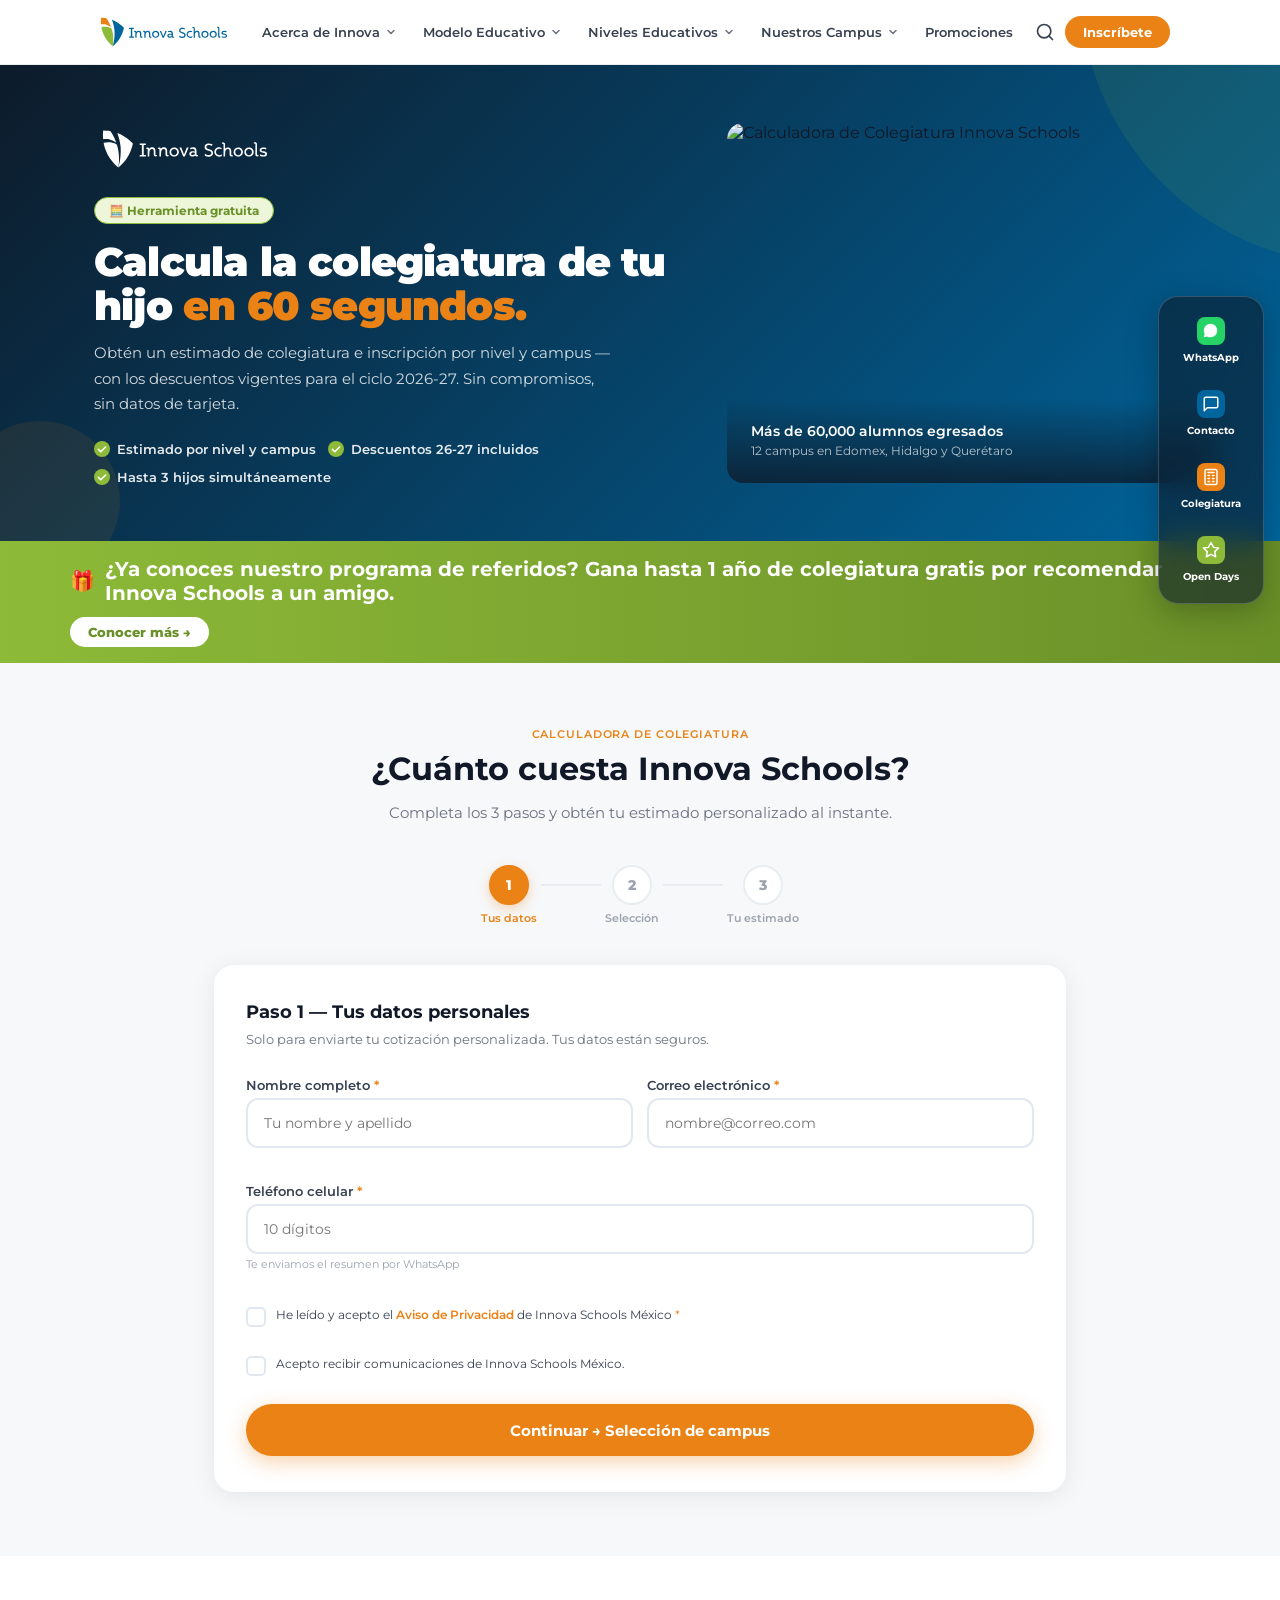
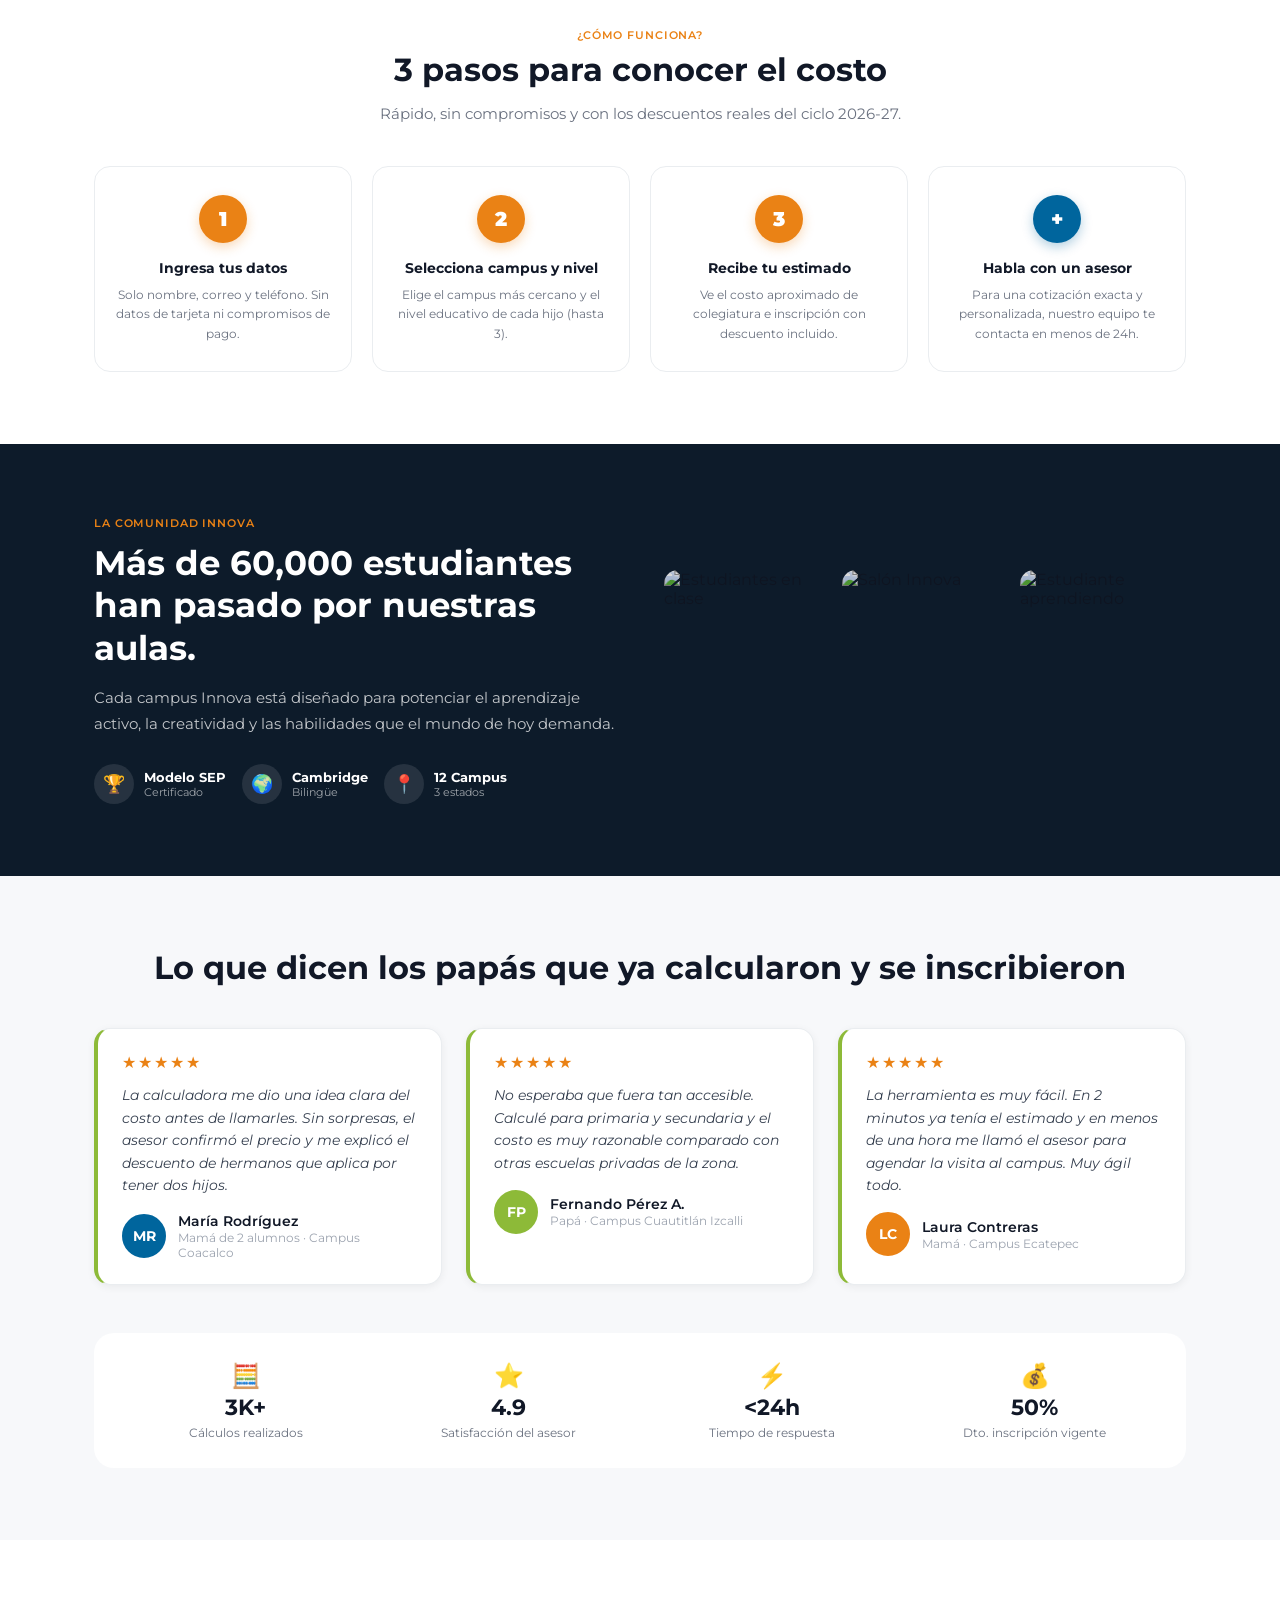
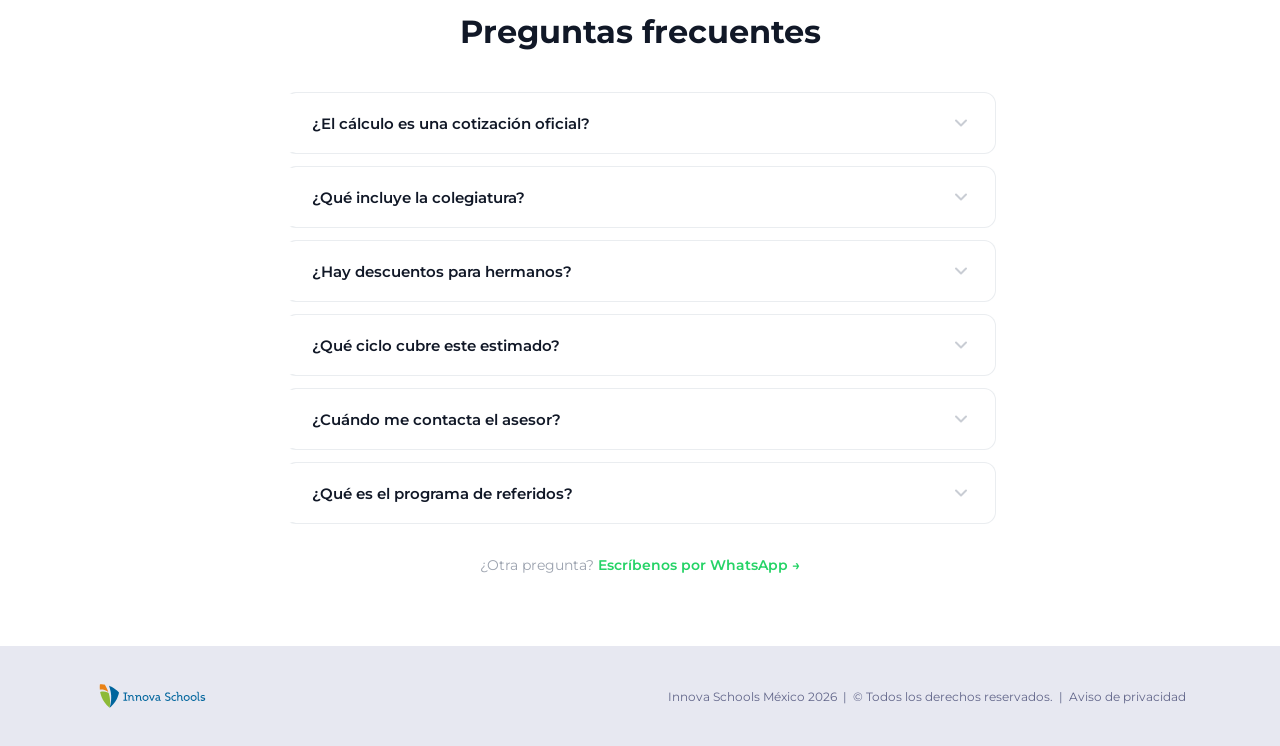
==== commit e73e375c: "Mejoras de UX en navbar y búsqueda para calculadora y contacto - Ícono de búsqueda a la izquierda de" ====
--- a/calculadora.html
+++ b/calculadora.html
@@ -43,7 +43,7 @@
 .mobile-sub a:hover { color: #00659D; border-left-color: #00659D; }
 .mobile-cta-wrap { padding: 16px 24px; border-top: 1px solid #EAEDF0; }
 .mobile-cta-btn { display: block; background: #EA8215; color: #fff; text-align: center; padding: 12px; border-radius: 999px; font-size: 14px; font-weight: 700; }
-@media (min-width: 900px) { .nav-links { display: flex; } .hamburger { display: none; } }
+@media (min-width: 900px) { .nav-links { display: flex; } .hamburger { display: none; } .search-btn-mobile { display: none !important; } }
 
 /* ── HERO ── */
 .hero { background: linear-gradient(135deg, #0D1B2A 0%, #00659D 100%); padding: 0; position: relative; overflow: hidden; min-height: 420px; display: flex; align-items: stretch; }
@@ -290,10 +290,13 @@
         </div>
       </div>
       <a href="https://innovaschools.edu.mx/promociones-descuentos/" class="nav-btn" style="font-weight:600;color:#374151">Promociones</a>
+      <button onclick="toggleSearch()" aria-label="Buscar" style="background:none;border:none;cursor:pointer;padding:8px;border-radius:8px;display:flex;align-items:center;color:#374151;transition:color 150ms" onmouseover="this.style.color='#00659D'" onmouseout="this.style.color='#374151'"><svg width="20" height="20" viewBox="0 0 24 24" fill="none" stroke="currentColor" stroke-width="2" stroke-linecap="round" stroke-linejoin="round"><circle cx="11" cy="11" r="8"/><path d="m21 21-4.35-4.35"/></svg></button>
       <a href="https://innovaschools.edu.mx/contacto/" class="nav-btn nav-cta">Inscríbete</a>
     </div>
-    <button onclick="window.location.href='https://innovaschools.edu.mx/?s='" aria-label="Buscar" style="background:none;border:none;cursor:pointer;padding:8px;border-radius:8px;display:flex;align-items:center;color:#374151;transition:color 150ms" onmouseover="this.style.color='#00659D'" onmouseout="this.style.color='#374151'"><svg width="20" height="20" viewBox="0 0 24 24" fill="none" stroke="currentColor" stroke-width="2" stroke-linecap="round" stroke-linejoin="round"><circle cx="11" cy="11" r="8"/><path d="m21 21-4.35-4.35"/></svg></button>
-    <button class="hamburger" onclick="toggleMobile()" aria-label="Menú"><span></span><span></span><span></span></button>
+    <div style="display:flex;align-items:center;gap:0">
+      <button onclick="toggleSearch()" aria-label="Buscar" class="search-btn-mobile" style="background:none;border:none;cursor:pointer;padding:8px;border-radius:8px;display:flex;align-items:center;color:#374151"><svg width="20" height="20" viewBox="0 0 24 24" fill="none" stroke="currentColor" stroke-width="2" stroke-linecap="round" stroke-linejoin="round"><circle cx="11" cy="11" r="8"/><path d="m21 21-4.35-4.35"/></svg></button>
+      <button class="hamburger" onclick="toggleMobile()" aria-label="Menú"><span></span><span></span><span></span></button>
+    </div>
   </div>
   <div class="mobile-menu" id="mobile-menu">
     <button class="mobile-item-btn" onclick="toggleMobileSub('sub-acerca',this)">Acerca de Innova <svg width="14" height="14" viewBox="0 0 16 16" fill="none"><path d="M4 6l4 4 4-4" stroke="#6B7280" stroke-width="2" stroke-linecap="round" stroke-linejoin="round"/></svg></button>
@@ -307,6 +310,17 @@
     <div class="mobile-cta-wrap"><a href="https://innovaschools.edu.mx/contacto/" class="mobile-cta-btn">Inscríbete ahora →</a></div>
   </div>
 </nav>
+
+<!-- ── SEARCH OVERLAY ── -->
+<div id="search-overlay" style="display:none;position:fixed;inset:0;z-index:10000;background:rgba(13,27,42,0.75);backdrop-filter:blur(6px);-webkit-backdrop-filter:blur(6px);align-items:flex-start;justify-content:center;padding-top:80px" onclick="if(event.target===this)toggleSearch()">
+  <button onclick="toggleSearch()" aria-label="Cerrar" style="position:fixed;top:16px;right:16px;background:rgba(255,255,255,0.15);border:1px solid rgba(255,255,255,0.25);border-radius:50%;width:40px;height:40px;cursor:pointer;display:flex;align-items:center;justify-content:center;color:#fff"><svg width="16" height="16" viewBox="0 0 14 14" fill="none"><path d="M1 1l12 12M13 1L1 13" stroke="currentColor" stroke-width="2" stroke-linecap="round"/></svg></button>
+  <div style="width:100%;max-width:600px;padding:0 24px">
+    <form onsubmit="submitSearch(event)" style="display:flex;gap:10px">
+      <input id="search-input" type="text" placeholder="Buscar en Innova Schools…" style="flex:1;height:52px;border:none;border-radius:999px;padding:0 22px;font-size:16px;font-family:inherit;outline:none;box-shadow:0 8px 32px rgba(0,0,0,0.3)"/>
+      <button type="submit" style="height:52px;width:52px;border-radius:50%;background:#00659D;border:none;cursor:pointer;display:flex;align-items:center;justify-content:center;box-shadow:0 4px 16px rgba(0,101,157,0.4)"><svg width="20" height="20" viewBox="0 0 24 24" fill="none" stroke="#fff" stroke-width="2.5" stroke-linecap="round" stroke-linejoin="round"><circle cx="11" cy="11" r="8"/><path d="m21 21-4.35-4.35"/></svg></button>
+    </form>
+  </div>
+</div>
 
 <!-- ── HERO ── -->
 <section class="hero">
@@ -572,6 +586,8 @@
 // ── NAV
 window.addEventListener('scroll', () => { document.getElementById('main-nav').classList.toggle('scrolled', window.scrollY > 10); });
 function toggleMobile() { document.getElementById('mobile-menu').classList.toggle('open'); }
+function toggleSearch() { const o = document.getElementById('search-overlay'); const open = o.style.display === 'flex'; o.style.display = open ? 'none' : 'flex'; if (!open) setTimeout(() => document.getElementById('search-input').focus(), 50); }
+function submitSearch(e) { e.preventDefault(); const q = document.getElementById('search-input').value.trim(); if(q) window.location.href = 'https://innovaschools.edu.mx/?s=' + encodeURIComponent(q); }
 function toggleMobileSub(id, btn) {
   const s = document.getElementById(id), isOpen = s.classList.contains('open');
   document.querySelectorAll('.mobile-sub.open').forEach(x => x.classList.remove('open'));
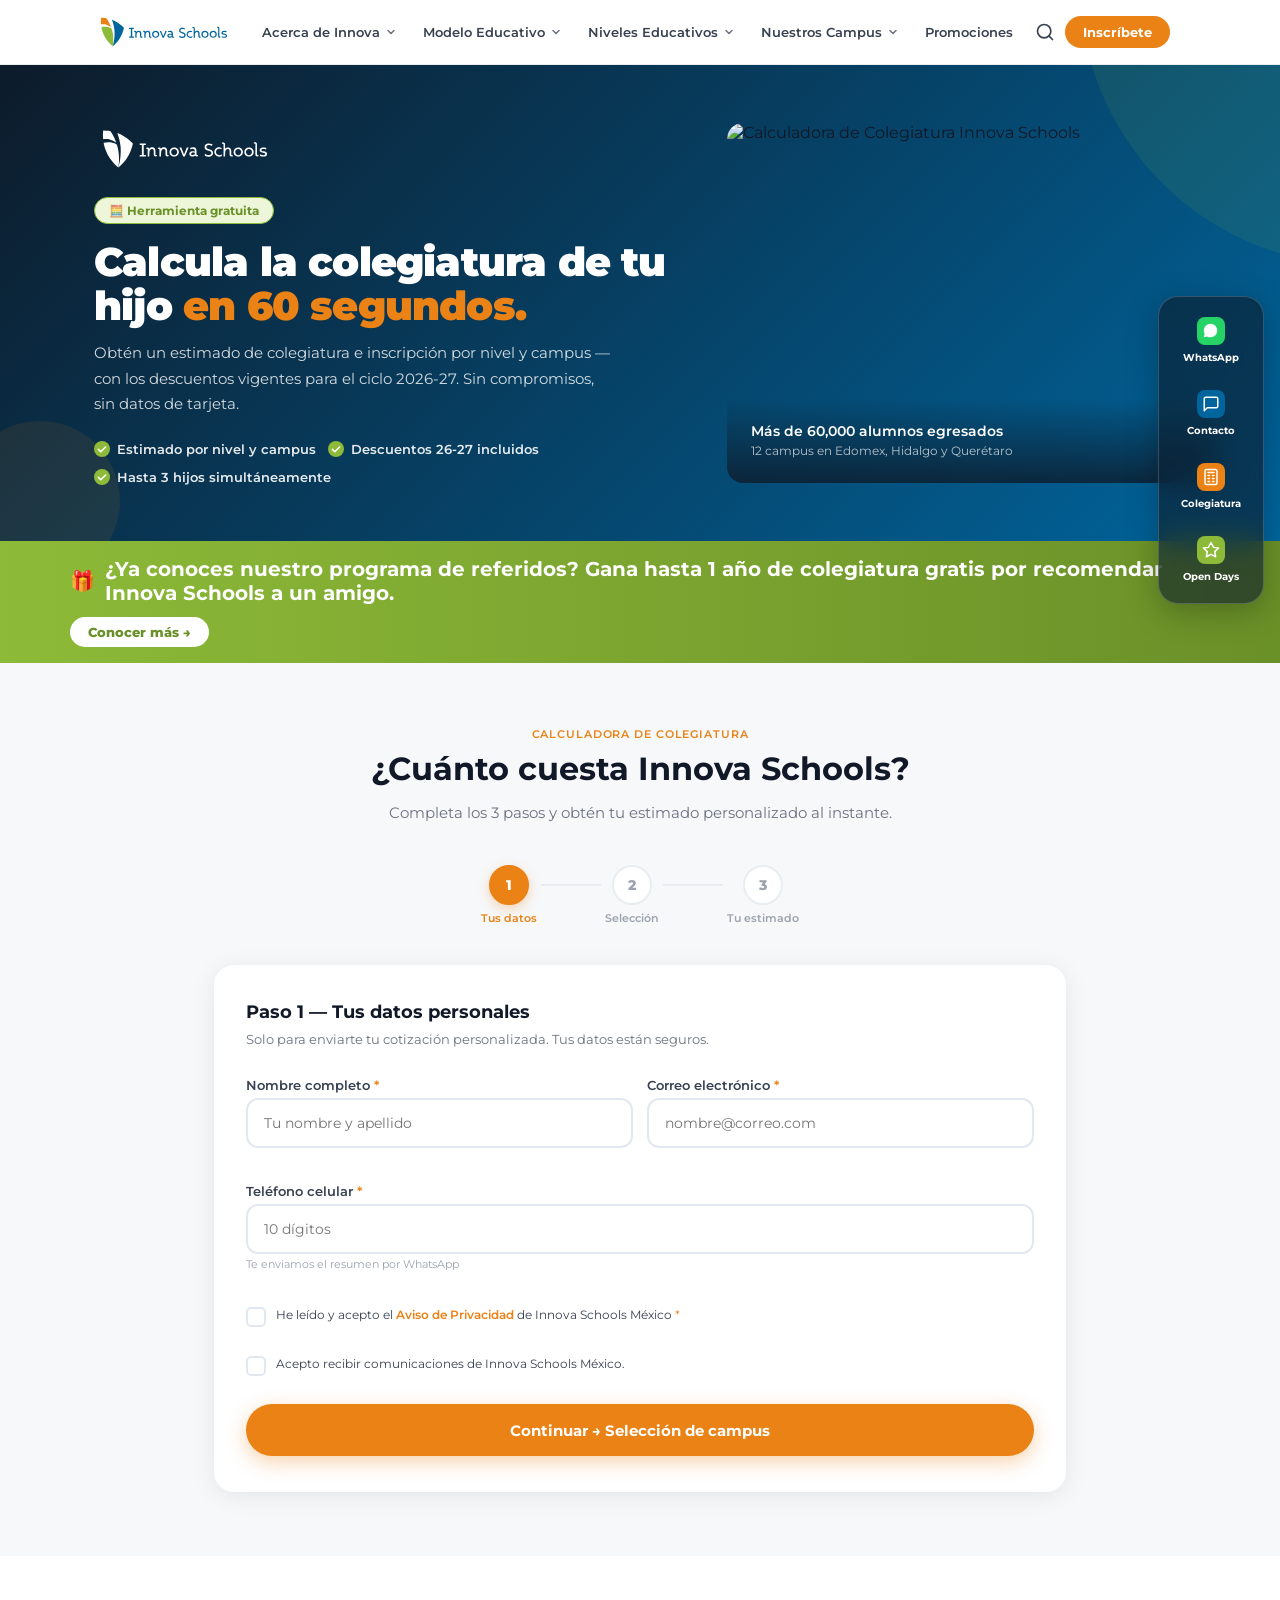
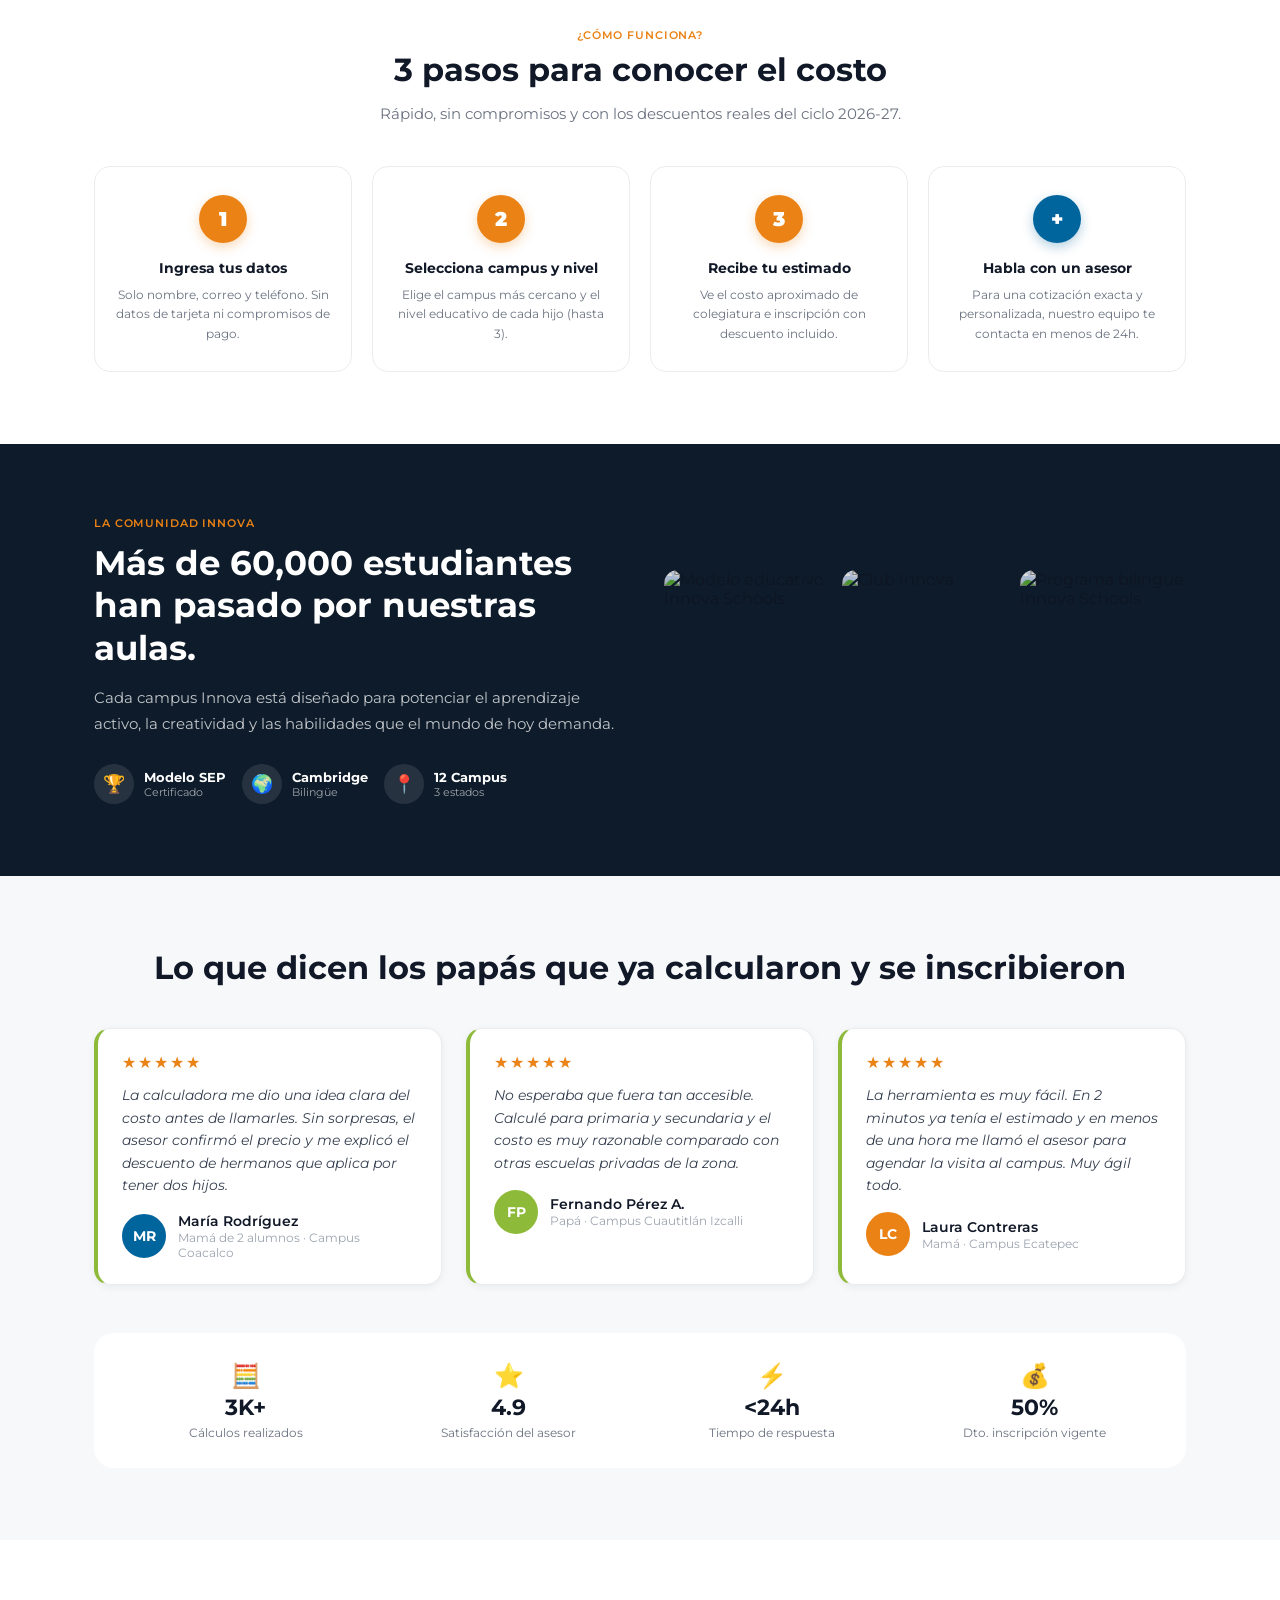
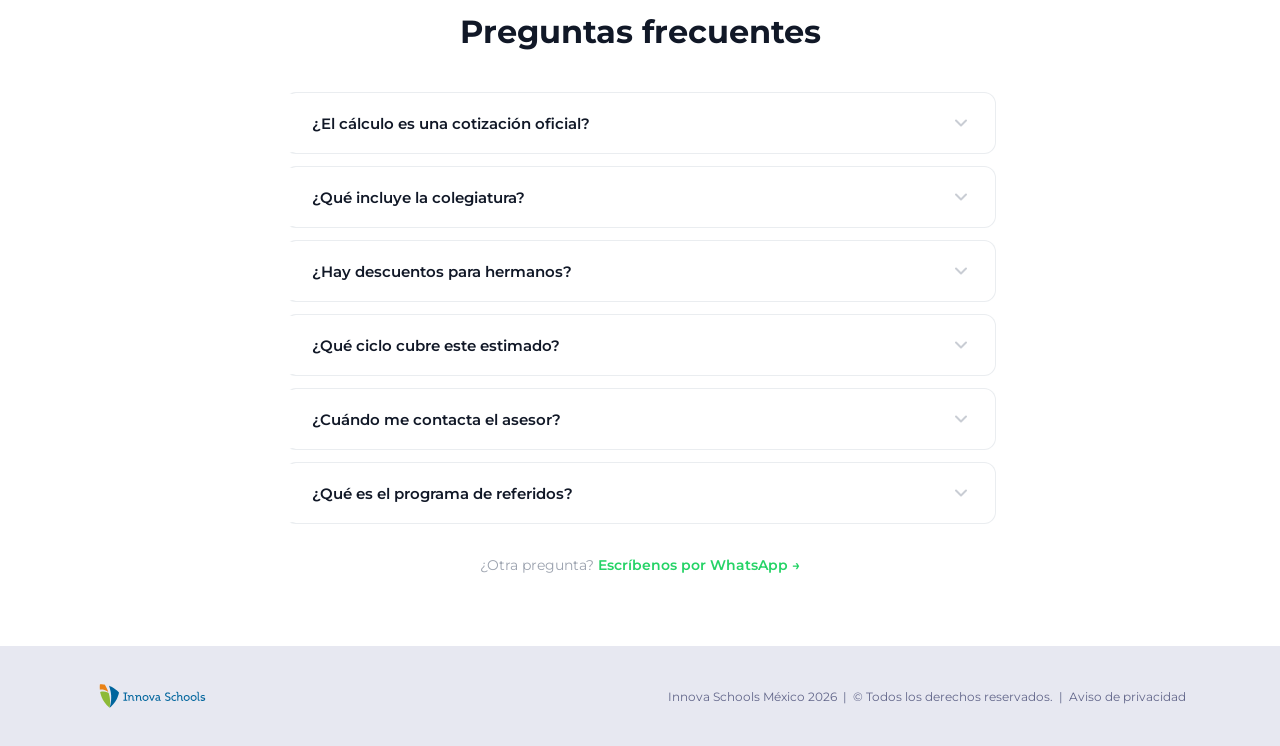
==== commit 9e0d3ce4: "Reemplaza imágenes placeholder por fotos reales de Innova en sección estudiantes Se sustituyen las 3" ====
--- a/calculadora.html
+++ b/calculadora.html
@@ -500,9 +500,9 @@
       </div>
     </div>
     <div class="students-photos">
-      <img src="https://images.unsplash.com/photo-1577896851231-70ef18881754?w=400&h=200&fit=crop&auto=format" alt="Estudiantes en clase" style="border-radius:14px;height:180px;object-fit:cover;width:100%;filter:brightness(.85)" loading="lazy"/>
-      <img src="https://images.unsplash.com/photo-1580582932707-520aed937b7b?w=400&h=200&fit=crop&auto=format" alt="Salón Innova" style="border-radius:14px;height:180px;object-fit:cover;width:100%;filter:brightness(.85)" loading="lazy"/>
-      <img src="https://images.unsplash.com/photo-1529390079861-591de354faf5?w=400&h=200&fit=crop&auto=format" alt="Estudiante aprendiendo" style="border-radius:14px;height:180px;object-fit:cover;width:100%;filter:brightness(.85)" loading="lazy"/>
+      <img src="https://innovaschools.edu.mx/wp-content/uploads/2024/09/innova-schools-modelo-educativo-based-learning.jpg" alt="Modelo educativo Innova Schools" style="border-radius:14px;height:180px;object-fit:cover;width:100%;filter:brightness(.85)" loading="lazy"/>
+      <img src="https://innovaschools.edu.mx/wp-content/uploads/2024/09/club-innova.jpg" alt="Club Innova" style="border-radius:14px;height:180px;object-fit:cover;width:100%;filter:brightness(.85)" loading="lazy"/>
+      <img src="https://innovaschools.edu.mx/wp-content/uploads/2024/09/programa-bilingue-1.jpg" alt="Programa bilingüe Innova Schools" style="border-radius:14px;height:180px;object-fit:cover;width:100%;filter:brightness(.85)" loading="lazy"/>
     </div>
   </div>
 </section>
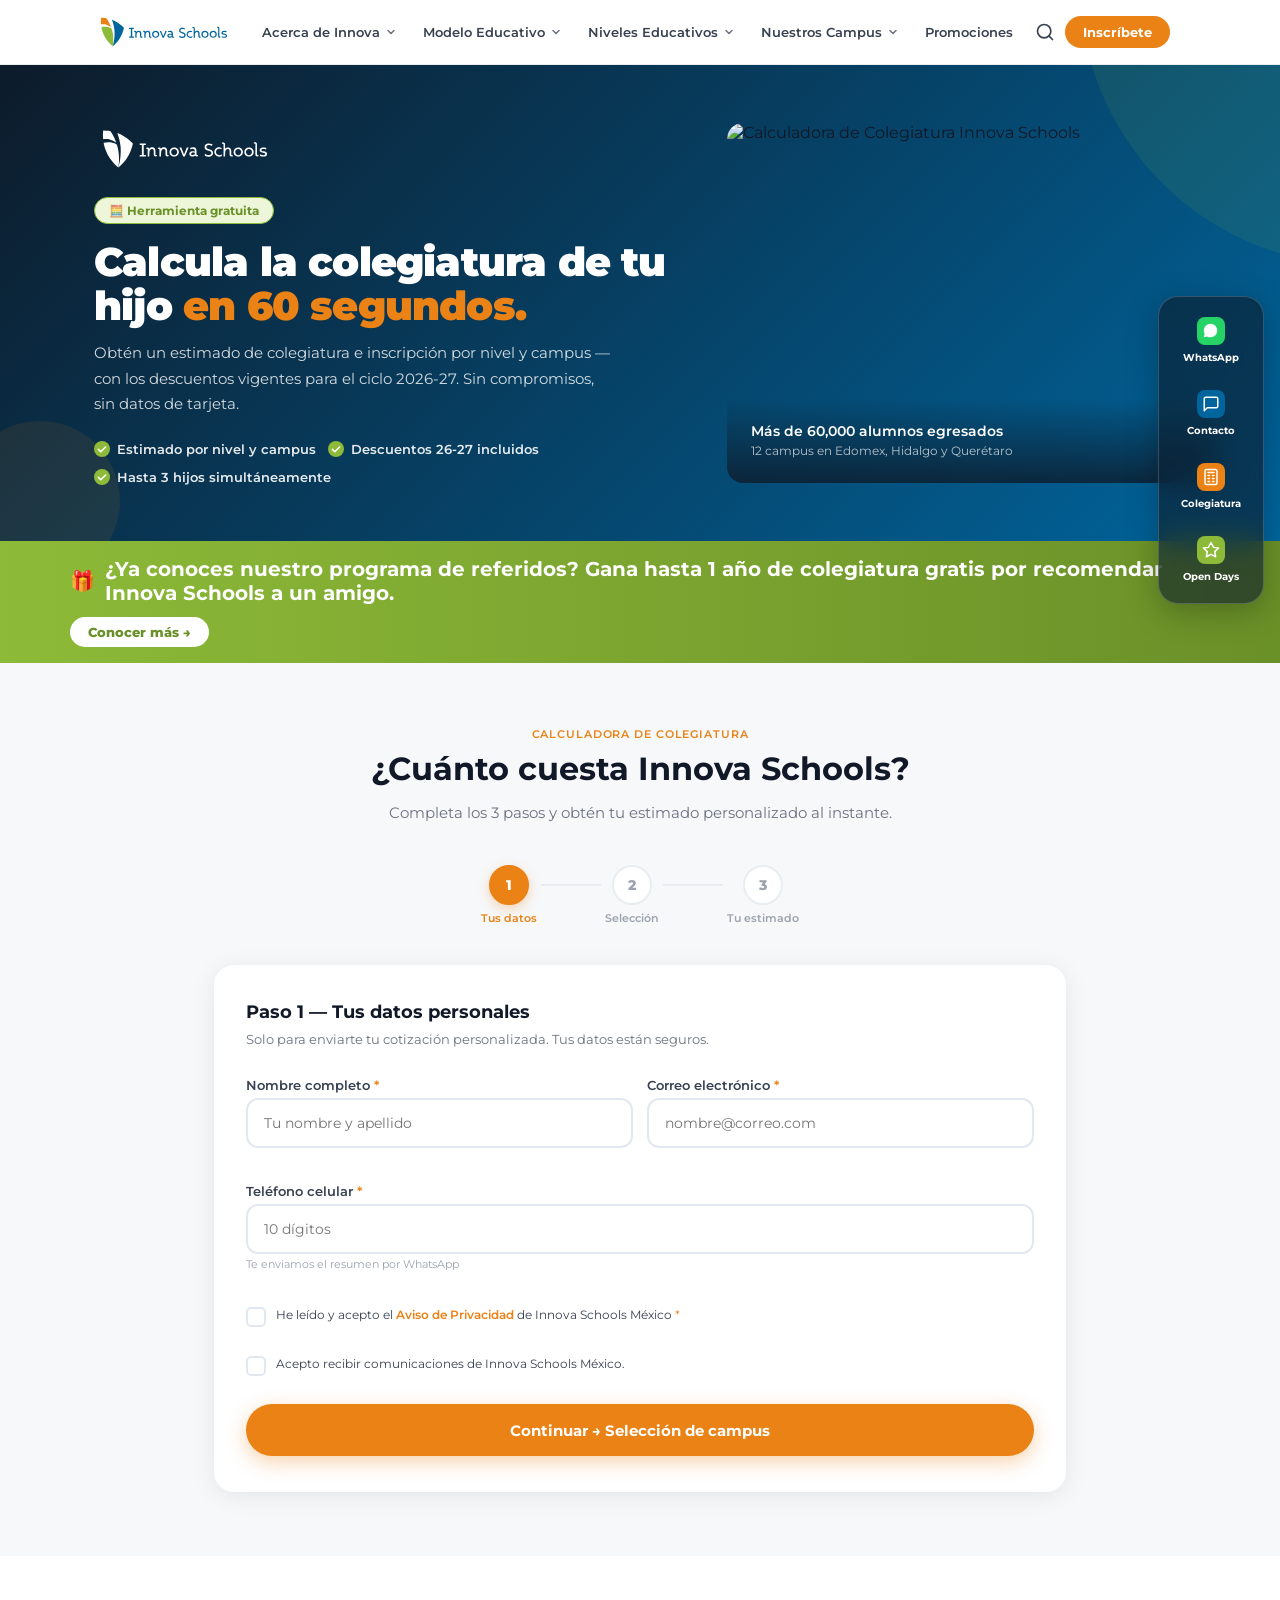
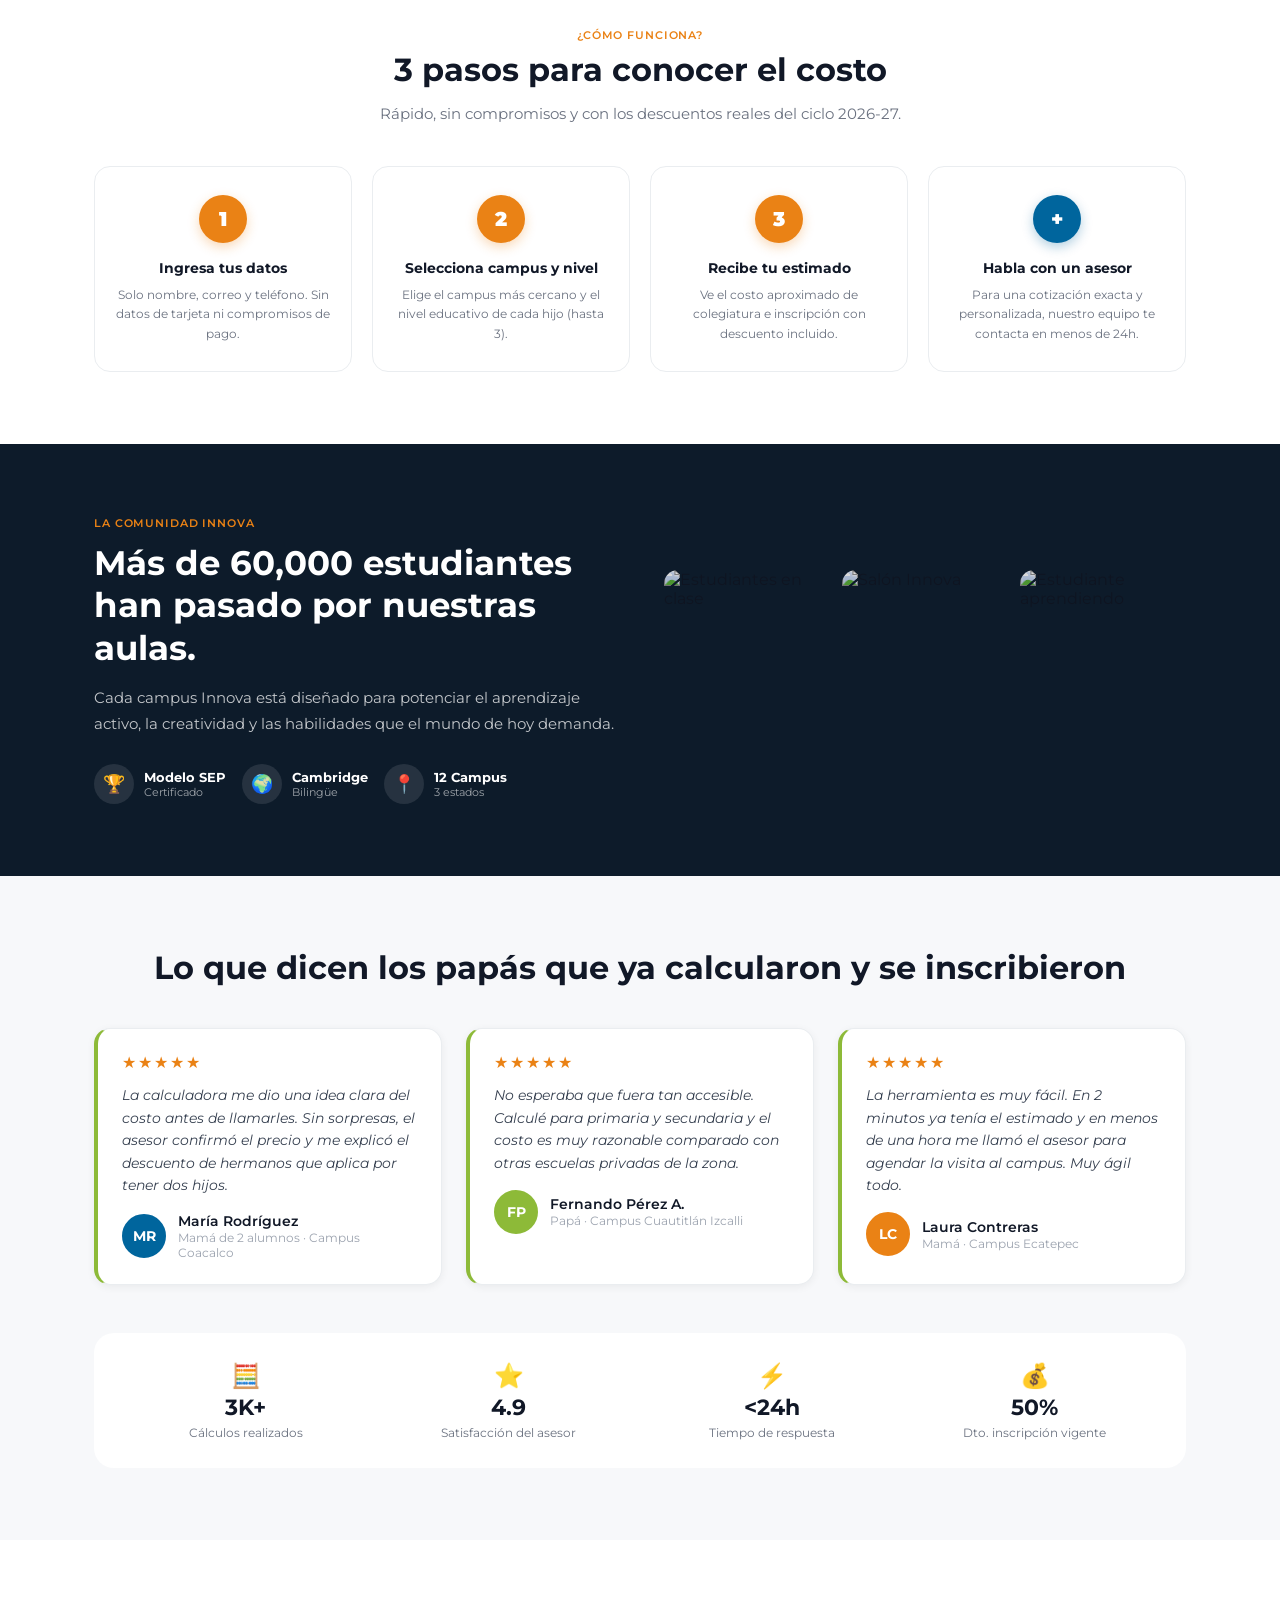
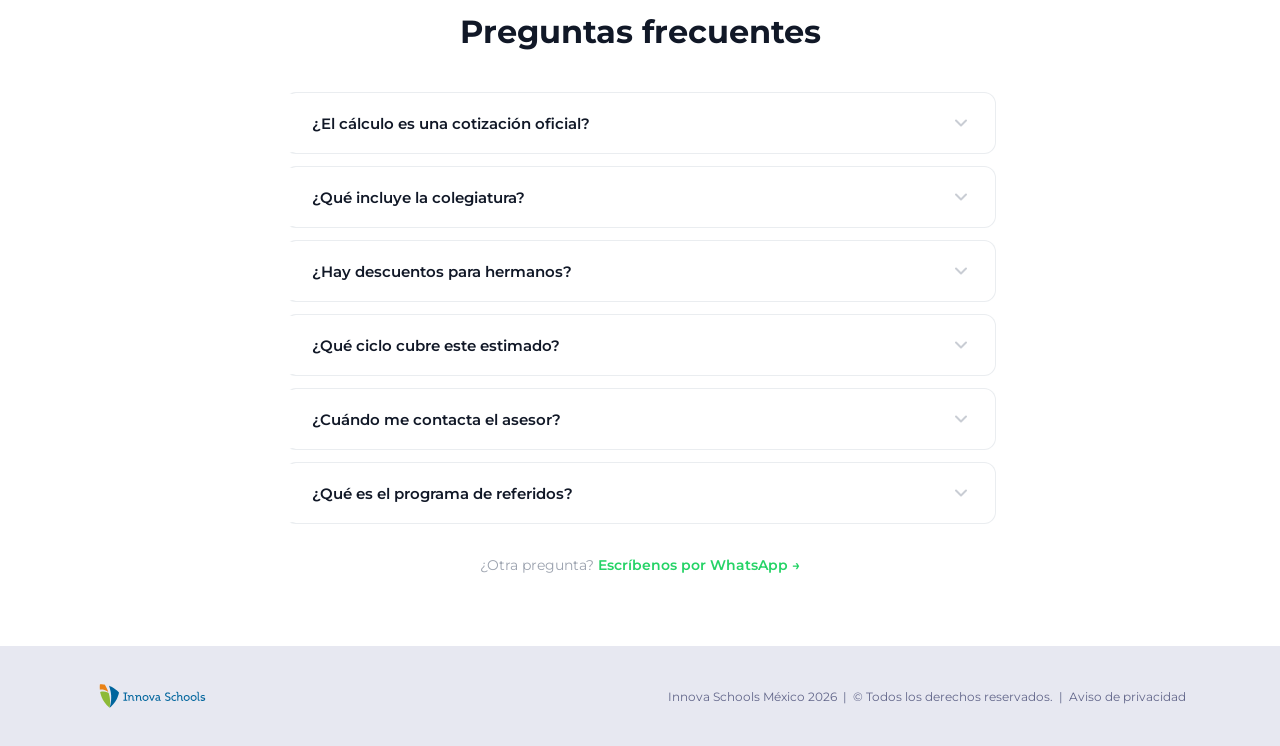
==== commit a63e6170: "fsd" ====
--- a/calculadora.html
+++ b/calculadora.html
@@ -500,9 +500,9 @@
       </div>
     </div>
     <div class="students-photos">
-      <img src="https://innovaschools.edu.mx/wp-content/uploads/2024/09/innova-schools-modelo-educativo-based-learning.jpg" alt="Modelo educativo Innova Schools" style="border-radius:14px;height:180px;object-fit:cover;width:100%;filter:brightness(.85)" loading="lazy"/>
-      <img src="https://innovaschools.edu.mx/wp-content/uploads/2024/09/club-innova.jpg" alt="Club Innova" style="border-radius:14px;height:180px;object-fit:cover;width:100%;filter:brightness(.85)" loading="lazy"/>
-      <img src="https://innovaschools.edu.mx/wp-content/uploads/2024/09/programa-bilingue-1.jpg" alt="Programa bilingüe Innova Schools" style="border-radius:14px;height:180px;object-fit:cover;width:100%;filter:brightness(.85)" loading="lazy"/>
+      <img src="https://images.unsplash.com/photo-1577896851231-70ef18881754?w=400&h=200&fit=crop&auto=format" alt="Estudiantes en clase" style="border-radius:14px;height:180px;object-fit:cover;width:100%;filter:brightness(.85)" loading="lazy"/>
+      <img src="https://images.unsplash.com/photo-1580582932707-520aed937b7b?w=400&h=200&fit=crop&auto=format" alt="Salón Innova" style="border-radius:14px;height:180px;object-fit:cover;width:100%;filter:brightness(.85)" loading="lazy"/>
+      <img src="https://images.unsplash.com/photo-1529390079861-591de354faf5?w=400&h=200&fit=crop&auto=format" alt="Estudiante aprendiendo" style="border-radius:14px;height:180px;object-fit:cover;width:100%;filter:brightness(.85)" loading="lazy"/>
     </div>
   </div>
 </section>
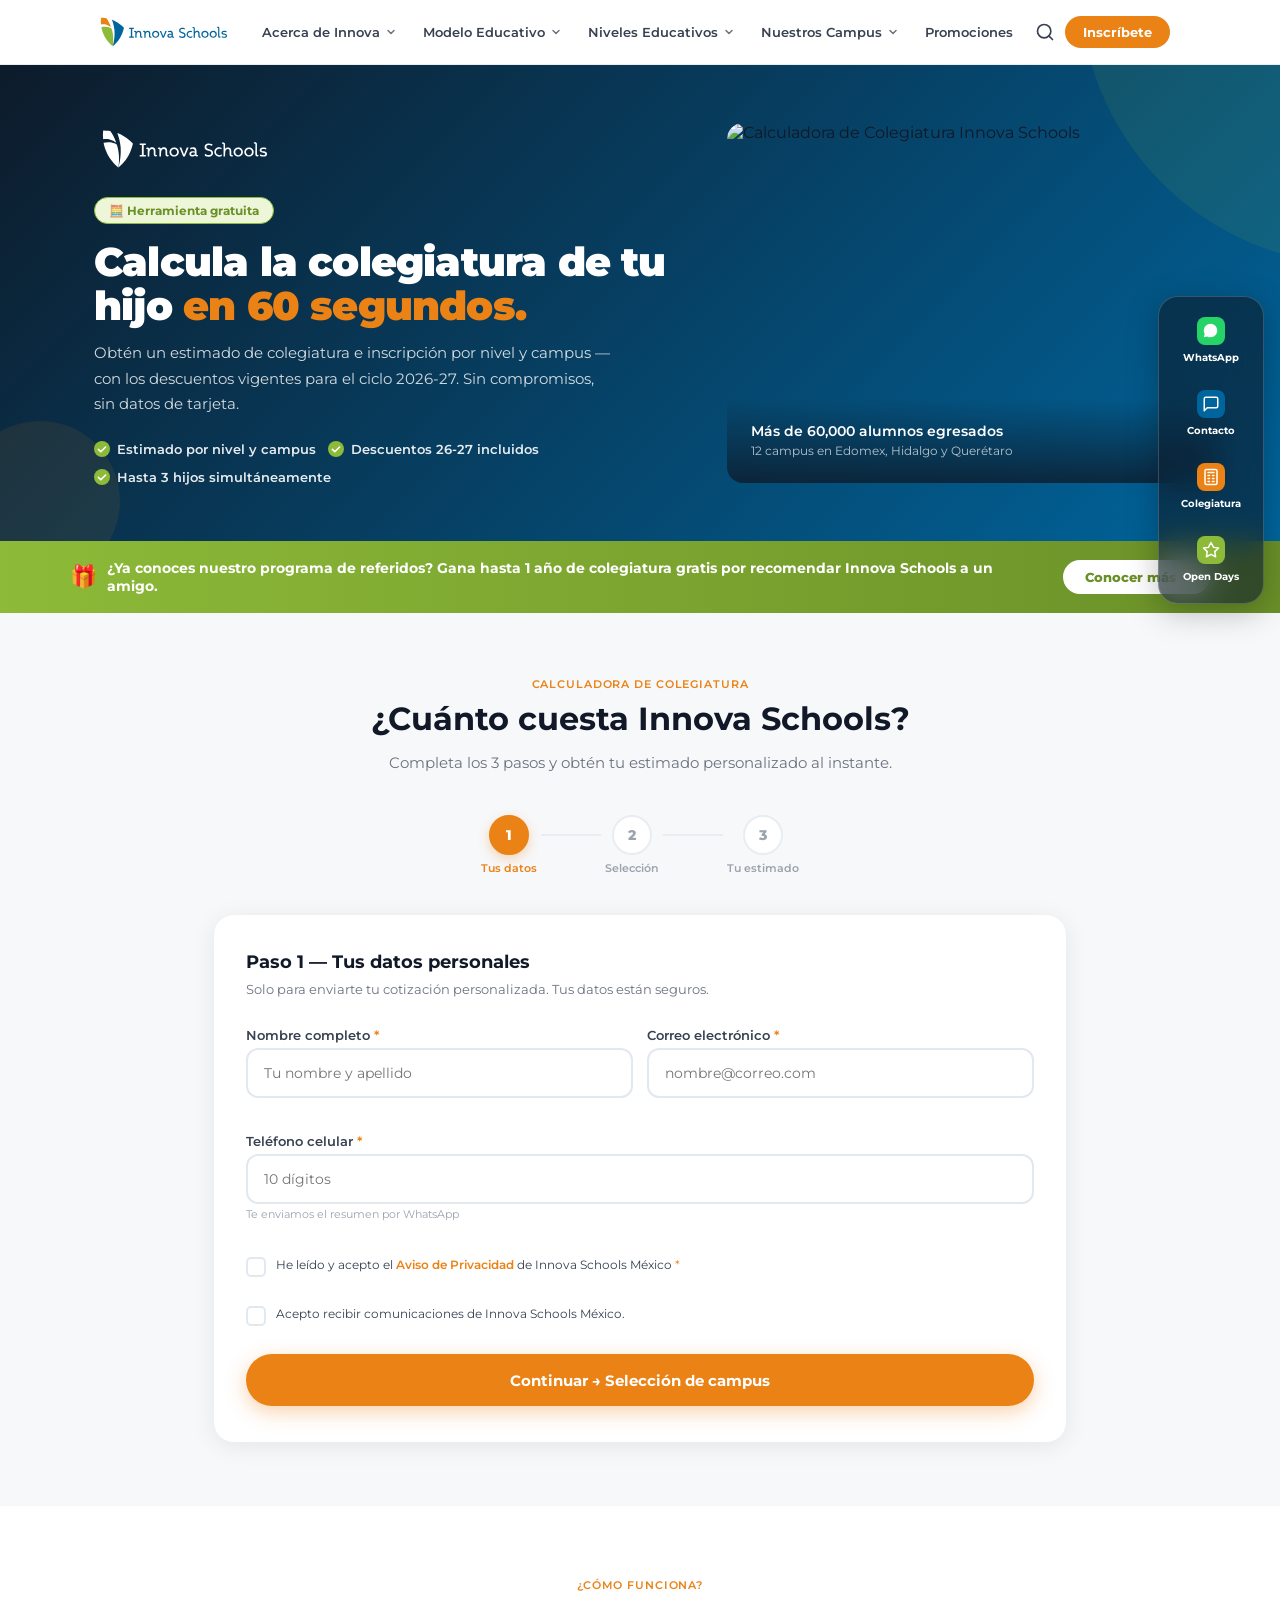
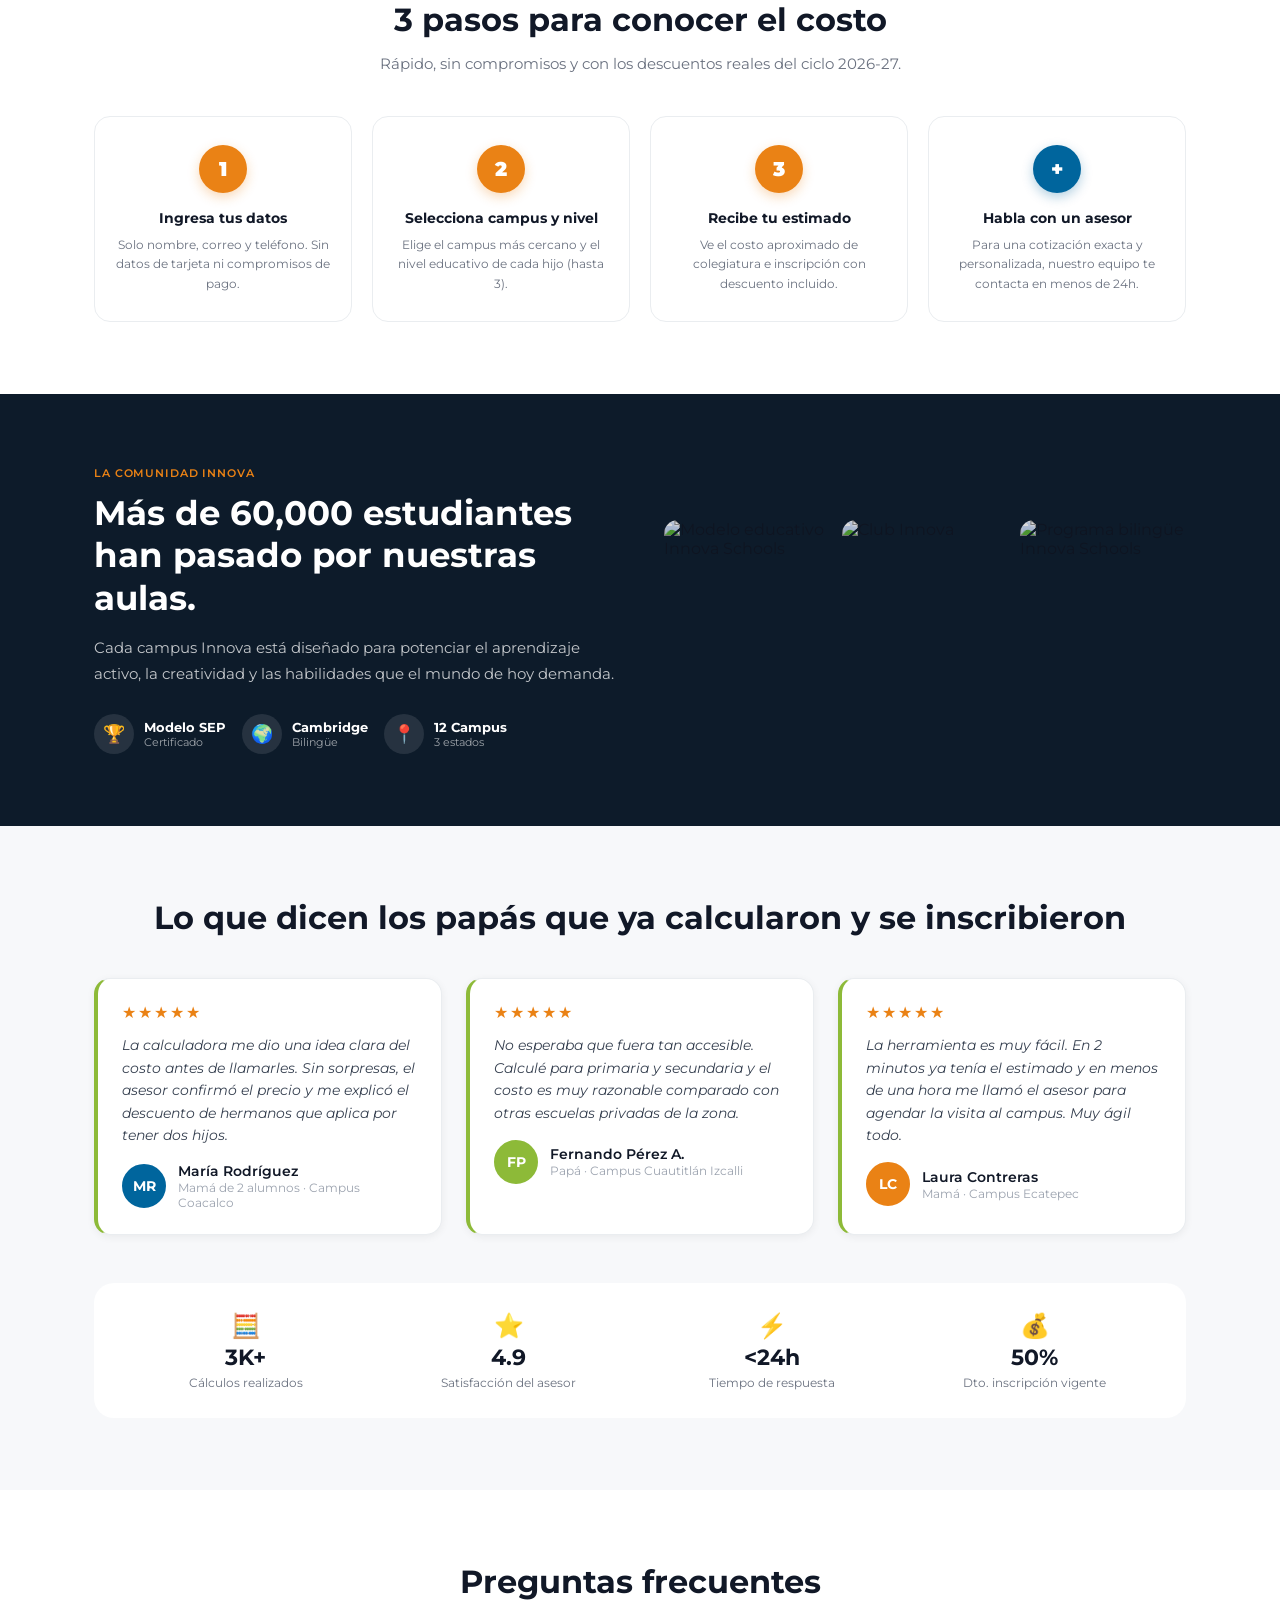
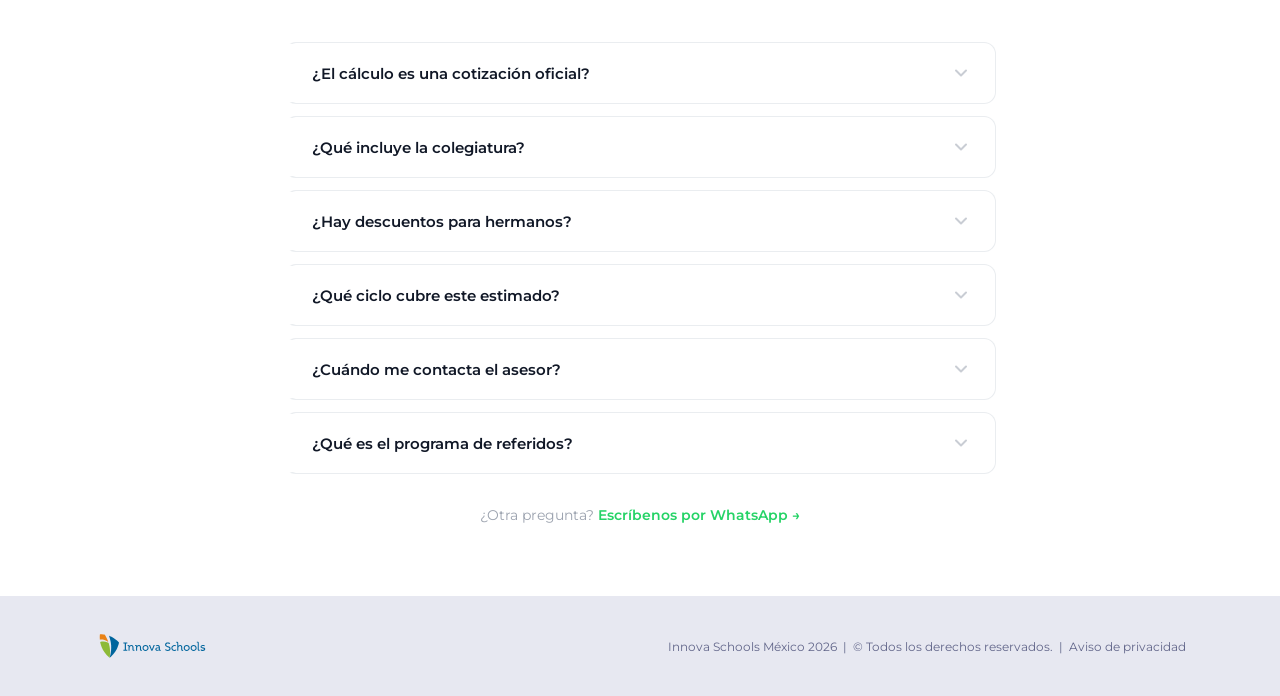
==== commit c7cacb8a: "Mejora espaciado del banner de referidos en calculadora.html - Desktop: texto flexible y botón sin w" ====
--- a/calculadora.html
+++ b/calculadora.html
@@ -64,12 +64,17 @@
 @media (min-width: 900px) { .hero-inner { grid-template-columns: 55% 45%; } .hero-img { display: block; } }
 
 /* ── REFERIDOS BANNER ── */
-.referidos-banner { background: linear-gradient(90deg, #8DBA38 0%, #6A9028 100%); padding: 16px 24px; }
-.referidos-inner { max-width: 1140px; margin: 0 auto; display: flex; align-items: center; justify-content: space-between; flex-wrap: wrap; gap: 12px; }
-.referidos-text { font-size: 14px; font-weight: 700; color: #fff; display: flex; align-items: center; gap: 10px; }
-.referidos-text span { font-size: 20px; }
-.referidos-cta { background: #fff; color: #6A9028; font-size: 13px; font-weight: 800; padding: 7px 18px; border-radius: 999px; transition: transform 150ms; white-space: nowrap; }
+.referidos-banner { background: linear-gradient(90deg, #8DBA38 0%, #6A9028 100%); padding: 18px 24px; }
+.referidos-inner { max-width: 1140px; margin: 0 auto; display: flex; align-items: center; justify-content: space-between; gap: 16px; }
+.referidos-text { font-size: 14px; font-weight: 700; color: #fff; display: flex; align-items: center; gap: 10px; flex: 1; }
+.referidos-text span:first-child { font-size: 22px; flex-shrink: 0; }
+.referidos-cta { background: #fff; color: #6A9028; font-size: 13px; font-weight: 800; padding: 9px 22px; border-radius: 999px; transition: transform 150ms; white-space: nowrap; flex-shrink: 0; text-decoration: none; display: inline-block; }
 .referidos-cta:hover { transform: scale(1.03); }
+@media (max-width: 600px) {
+  .referidos-banner { padding: 20px 16px; }
+  .referidos-inner { flex-direction: column; align-items: flex-start; gap: 14px; }
+  .referidos-cta { align-self: stretch; text-align: center; padding: 11px 22px; font-size: 14px; }
+}
 
 /* ── CALCULADORA ── */
 .calc-section { background: #F7F8FA; padding: 64px 0; }
@@ -500,9 +505,9 @@
       </div>
     </div>
     <div class="students-photos">
-      <img src="https://images.unsplash.com/photo-1577896851231-70ef18881754?w=400&h=200&fit=crop&auto=format" alt="Estudiantes en clase" style="border-radius:14px;height:180px;object-fit:cover;width:100%;filter:brightness(.85)" loading="lazy"/>
-      <img src="https://images.unsplash.com/photo-1580582932707-520aed937b7b?w=400&h=200&fit=crop&auto=format" alt="Salón Innova" style="border-radius:14px;height:180px;object-fit:cover;width:100%;filter:brightness(.85)" loading="lazy"/>
-      <img src="https://images.unsplash.com/photo-1529390079861-591de354faf5?w=400&h=200&fit=crop&auto=format" alt="Estudiante aprendiendo" style="border-radius:14px;height:180px;object-fit:cover;width:100%;filter:brightness(.85)" loading="lazy"/>
+      <img src="https://innovaschools.edu.mx/wp-content/uploads/2024/09/innova-schools-modelo-educativo-based-learning.jpg" alt="Modelo educativo Innova Schools" style="border-radius:14px;height:180px;object-fit:cover;width:100%;filter:brightness(.85)" loading="lazy"/>
+      <img src="https://innovaschools.edu.mx/wp-content/uploads/2024/09/club-innova.jpg" alt="Club Innova" style="border-radius:14px;height:180px;object-fit:cover;width:100%;filter:brightness(.85)" loading="lazy"/>
+      <img src="https://innovaschools.edu.mx/wp-content/uploads/2024/09/programa-bilingue-1.jpg" alt="Programa bilingüe Innova Schools" style="border-radius:14px;height:180px;object-fit:cover;width:100%;filter:brightness(.85)" loading="lazy"/>
     </div>
   </div>
 </section>
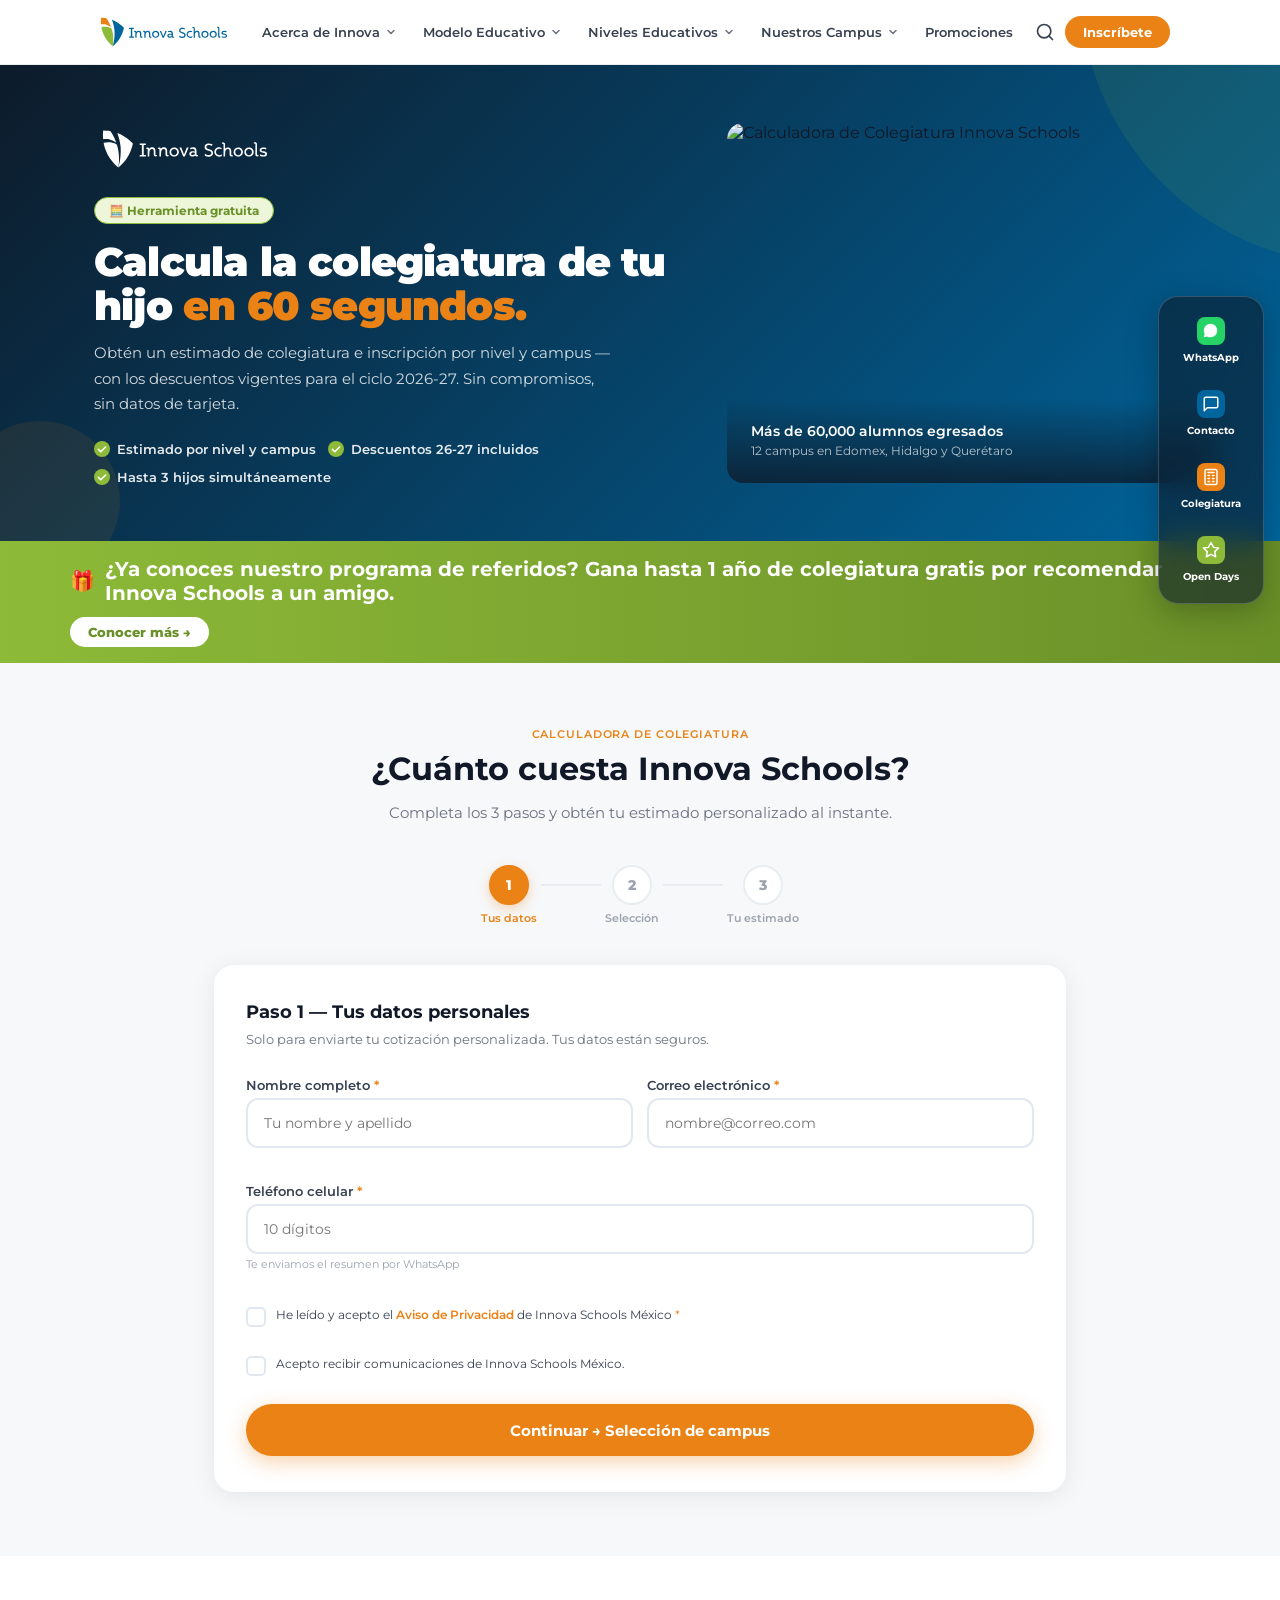
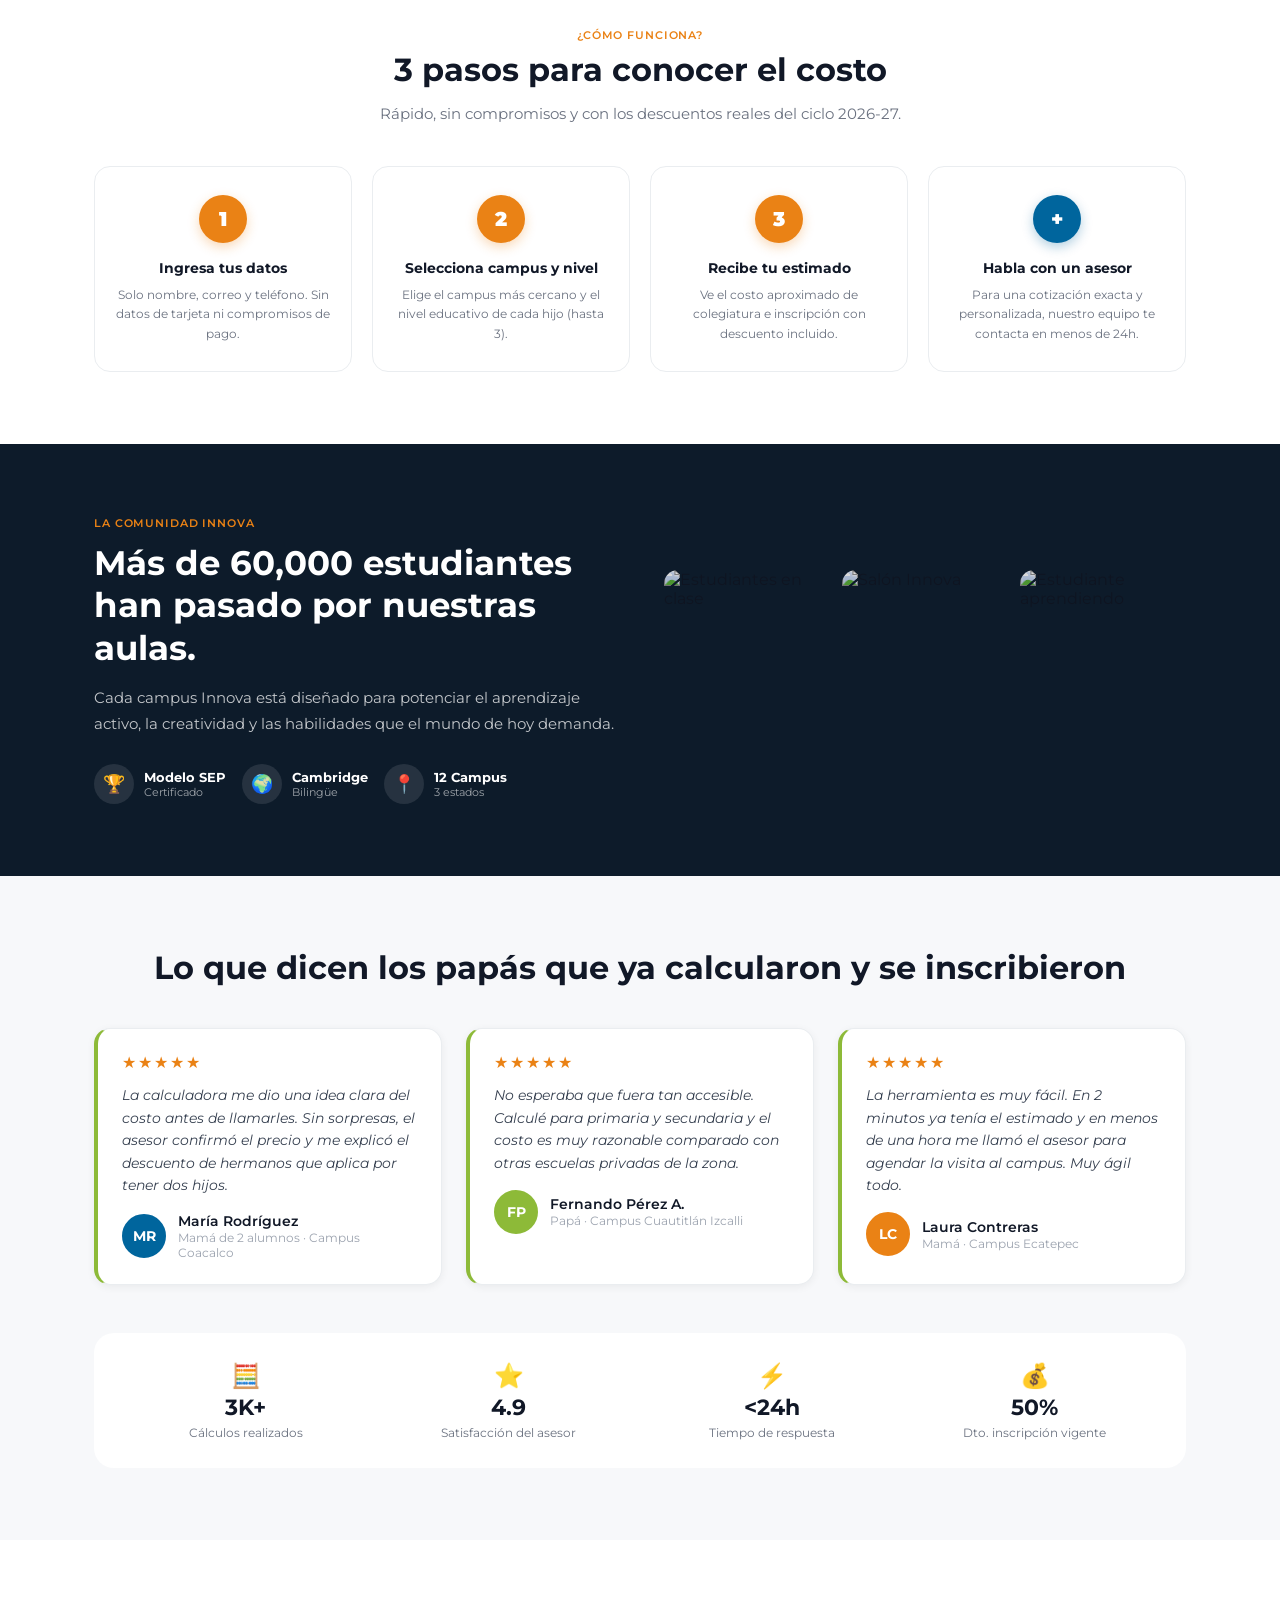
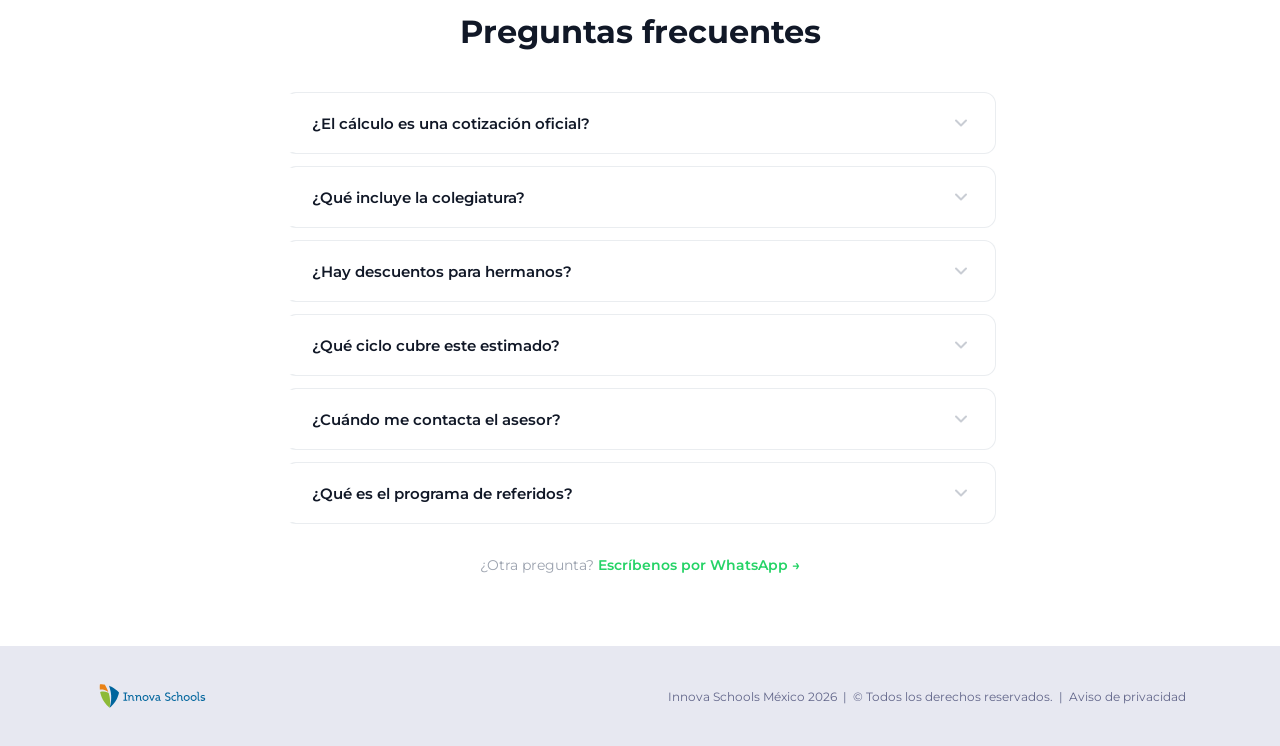
==== commit e1e89f65: "cambios css" ====
--- a/calculadora.html
+++ b/calculadora.html
@@ -4,240 +4,7 @@
   <meta charset="UTF-8"/>
   <meta name="viewport" content="width=device-width, initial-scale=1.0"/>
   <title>Calculadora de Colegiatura · Innova Schools México</title>
-  <style>
-@import url('https://fonts.googleapis.com/css2?family=Montserrat:wght@400;500;600;700;800;900&display=swap');
-*, *::before, *::after { box-sizing: border-box; margin: 0; padding: 0; }
-html { font-size: 16px; scroll-behavior: smooth; }
-body { font-family: 'Montserrat', sans-serif; background: #fff; color: #111827; }
-img { display: block; max-width: 100%; }
-a { text-decoration: none; }
-button { font-family: 'Montserrat', sans-serif; cursor: pointer; }
-
-/* ── NAV (mismo que contacto) ── */
-.nav { position: sticky; top: 0; z-index: 1000; background: #fff; border-bottom: 1px solid #EAEDF0; transition: box-shadow 200ms; }
-.nav.scrolled { box-shadow: 0 2px 12px rgba(0,0,0,.08); }
-.nav-inner { max-width: 1140px; margin: 0 auto; padding: 0 24px; height: 64px; display: flex; align-items: center; justify-content: space-between; gap: 16px; }
-.nav-logo { height: 36px; width: auto; }
-.nav-links { display: none; align-items: center; gap: 2px; }
-.nav-item { position: relative; }
-.nav-btn { display: flex; align-items: center; gap: 5px; padding: 8px 12px; background: none; border: none; font-size: 13px; font-weight: 600; color: #374151; border-radius: 8px; transition: color 150ms, background 150ms; white-space: nowrap; }
-.nav-btn:hover { color: #00659D; background: #F0F7FF; }
-.nav-btn svg { transition: transform 200ms; flex-shrink: 0; }
-.nav-item:hover .nav-btn svg { transform: rotate(180deg); }
-.dropdown { display: none; position: absolute; top: calc(100% + 8px); left: 0; background: #fff; border: 1px solid #EAEDF0; border-radius: 12px; box-shadow: 0 8px 32px rgba(0,0,0,.12); min-width: 220px; padding: 8px 0; z-index: 2000; }
-.dropdown::before { content: ''; position: absolute; top: -6px; left: 20px; width: 12px; height: 12px; background: #fff; border: 1px solid #EAEDF0; border-right: none; border-bottom: none; transform: rotate(45deg); border-radius: 2px 0 0 0; }
-.nav-item:hover .dropdown { display: block; }
-.dropdown a { display: block; padding: 9px 20px; font-size: 13px; font-weight: 500; color: #374151; border-left: 3px solid transparent; transition: background 120ms, color 120ms, border-color 120ms; }
-.dropdown a:hover { background: #F0F7FF; color: #00659D; border-left-color: #00659D; }
-.nav-cta { background: #EA8215; color: #fff !important; border-radius: 999px; padding: 8px 18px !important; font-weight: 700 !important; }
-.nav-cta:hover { background: #C4690D !important; color: #fff !important; }
-.hamburger { display: flex; flex-direction: column; gap: 5px; background: none; border: none; padding: 8px; border-radius: 8px; }
-.hamburger span { width: 22px; height: 2px; background: #374151; border-radius: 2px; transition: all 200ms; display: block; }
-.mobile-menu { display: none; background: #fff; border-top: 1px solid #EAEDF0; max-height: 70vh; overflow-y: auto; }
-.mobile-menu.open { display: block; }
-.mobile-item-btn { width: 100%; display: flex; align-items: center; justify-content: space-between; padding: 12px 24px; background: none; border: none; font-size: 14px; font-weight: 600; color: #111827; text-align: left; }
-.mobile-item-btn.active { color: #00659D; }
-.mobile-sub { display: none; background: #F7F8FA; border-top: 1px solid #EAEDF0; border-bottom: 1px solid #EAEDF0; }
-.mobile-sub.open { display: block; }
-.mobile-sub a { display: block; padding: 10px 36px; font-size: 13px; color: #374151; border-left: 3px solid transparent; }
-.mobile-sub a:hover { color: #00659D; border-left-color: #00659D; }
-.mobile-cta-wrap { padding: 16px 24px; border-top: 1px solid #EAEDF0; }
-.mobile-cta-btn { display: block; background: #EA8215; color: #fff; text-align: center; padding: 12px; border-radius: 999px; font-size: 14px; font-weight: 700; }
-@media (min-width: 900px) { .nav-links { display: flex; } .hamburger { display: none; } .search-btn-mobile { display: none !important; } }
-
-/* ── HERO ── */
-.hero { background: linear-gradient(135deg, #0D1B2A 0%, #00659D 100%); padding: 0; position: relative; overflow: hidden; min-height: 420px; display: flex; align-items: stretch; }
-.hero-decor-tr { position: absolute; top: -80px; right: -80px; width: 280px; height: 280px; border-radius: 0 0 0 100%; background: #8DBA38; opacity: .10; pointer-events: none; }
-.hero-decor-bl { position: absolute; bottom: -40px; left: -40px; width: 160px; height: 160px; border-radius: 50%; background: #EA8215; opacity: .09; pointer-events: none; }
-.hero-inner { max-width: 1140px; margin: 0 auto; padding: 56px 24px; display: grid; grid-template-columns: 1fr; gap: 32px; align-items: center; width: 100%; position: relative; z-index: 1; }
-.hero-badge { display: inline-flex; align-items: center; gap: 6px; border-radius: 999px; padding: 5px 14px; font-size: 12px; font-weight: 700; background: #EDF6D9; color: #6A9028; border: 1px solid #8DBA38; margin-bottom: 16px; }
-.hero h1 { font-size: clamp(24px, 4vw, 40px); font-weight: 900; line-height: 1.1; letter-spacing: -.02em; color: #fff; margin-bottom: 12px; }
-.hero h1 span { color: #EA8215; }
-.hero .sub { font-size: 15px; color: rgba(255,255,255,.82); line-height: 1.7; margin-bottom: 24px; max-width: 520px; }
-.hero-features { display: flex; flex-wrap: wrap; gap: 12px; margin-bottom: 0; }
-.hero-feature { display: flex; align-items: center; gap: 7px; font-size: 13px; font-weight: 600; color: rgba(255,255,255,.9); }
-.hero-img { display: none; border-radius: 16px; overflow: hidden; position: relative; }
-.hero-img img { width: 100%; height: 360px; object-fit: cover; display: block; }
-.hero-img-overlay { position: absolute; bottom: 0; left: 0; right: 0; background: linear-gradient(to top, rgba(13,27,42,.8) 0%, transparent 100%); padding: 24px; }
-.hero-img-overlay p { font-size: 14px; font-weight: 600; color: #fff; }
-.hero-img-overlay span { font-size: 12px; color: rgba(255,255,255,.7); }
-@media (min-width: 900px) { .hero-inner { grid-template-columns: 55% 45%; } .hero-img { display: block; } }
-
-/* ── REFERIDOS BANNER ── */
-.referidos-banner { background: linear-gradient(90deg, #8DBA38 0%, #6A9028 100%); padding: 18px 24px; }
-.referidos-inner { max-width: 1140px; margin: 0 auto; display: flex; align-items: center; justify-content: space-between; gap: 16px; }
-.referidos-text { font-size: 14px; font-weight: 700; color: #fff; display: flex; align-items: center; gap: 10px; flex: 1; }
-.referidos-text span:first-child { font-size: 22px; flex-shrink: 0; }
-.referidos-cta { background: #fff; color: #6A9028; font-size: 13px; font-weight: 800; padding: 9px 22px; border-radius: 999px; transition: transform 150ms; white-space: nowrap; flex-shrink: 0; text-decoration: none; display: inline-block; }
-.referidos-cta:hover { transform: scale(1.03); }
-@media (max-width: 600px) {
-  .referidos-banner { padding: 20px 16px; }
-  .referidos-inner { flex-direction: column; align-items: flex-start; gap: 14px; }
-  .referidos-cta { align-self: stretch; text-align: center; padding: 11px 22px; font-size: 14px; }
-}
-
-/* ── CALCULADORA ── */
-.calc-section { background: #F7F8FA; padding: 64px 0; }
-.calc-inner { max-width: 900px; margin: 0 auto; padding: 0 24px; }
-.calc-header { text-align: center; margin-bottom: 40px; }
-.section-eyebrow { font-size: 11px; font-weight: 600; letter-spacing: .08em; text-transform: uppercase; text-align: center; margin-bottom: 8px; }
-.section-title { font-size: clamp(22px,3vw,32px); font-weight: 700; color: #111827; text-align: center; line-height: 1.25; margin-bottom: 12px; }
-.section-sub { font-size: 15px; color: #6B7280; text-align: center; line-height: 1.6; }
-
-/* Stepper */
-.stepper { display: flex; align-items: center; justify-content: center; gap: 0; margin-bottom: 40px; }
-.step { display: flex; flex-direction: column; align-items: center; gap: 6px; position: relative; }
-.step-circle { width: 40px; height: 40px; border-radius: 50%; display: flex; align-items: center; justify-content: center; font-size: 14px; font-weight: 800; border: 2px solid #EAEDF0; background: #fff; color: #9CA3AF; transition: all 250ms; }
-.step.active .step-circle { background: #EA8215; border-color: #EA8215; color: #fff; box-shadow: 0 4px 12px rgba(234,130,21,.3); }
-.step.done .step-circle { background: #8DBA38; border-color: #8DBA38; color: #fff; }
-.step-label { font-size: 11px; font-weight: 600; color: #9CA3AF; white-space: nowrap; }
-.step.active .step-label { color: #EA8215; }
-.step.done .step-label { color: #8DBA38; }
-.step-line { width: 60px; height: 2px; background: #EAEDF0; margin: 0 4px; margin-bottom: 20px; transition: background 250ms; }
-.step-line.done { background: #8DBA38; }
-@media (max-width: 480px) { .step-line { width: 32px; } .step-label { font-size: 10px; } }
-
-/* Calc card */
-.calc-card { background: #fff; border-radius: 20px; padding: 36px 32px; box-shadow: 0 4px 24px rgba(0,0,0,.08); }
-@media (max-width: 480px) { .calc-card { padding: 24px 18px; } }
-
-.step-panel { display: none; }
-.step-panel.active { display: block; }
-
-.step-title { font-size: 18px; font-weight: 700; color: #111827; margin-bottom: 6px; }
-.step-desc { font-size: 13px; color: #6B7280; margin-bottom: 28px; line-height: 1.6; }
-
-/* Form fields */
-.field { margin-bottom: 16px; }
-.field label { display: block; font-size: 13px; font-weight: 600; color: #374151; margin-bottom: 5px; }
-.field label .req { color: #EA8215; }
-.field input, .field select { width: 100%; min-height: 50px; padding: 12px 16px; border: 2px solid #E2E8F0; border-radius: 12px; font-size: 14px; font-family: 'Montserrat', sans-serif; color: #1F2937; background: #fff; outline: none; transition: border-color 150ms, box-shadow 150ms; appearance: none; }
-.field input:focus, .field select:focus { border-color: #EA8215; box-shadow: 0 0 0 3px rgba(234,130,21,.10); }
-.err-msg { font-size: 11px; color: #D93025; margin-top: 3px; min-height: 16px; }
-.field .hint { font-size: 11px; color: #9CA3AF; margin-top: 3px; }
-.select-wrap { position: relative; }
-.select-wrap svg { position: absolute; right: 14px; top: 50%; transform: translateY(-50%); pointer-events: none; }
-.field-row { display: grid; grid-template-columns: 1fr 1fr; gap: 14px; }
-@media (max-width: 540px) { .field-row { grid-template-columns: 1fr; } }
-
-/* Checkbox */
-.cb-row { display: flex; align-items: flex-start; gap: 10px; cursor: pointer; margin-bottom: 12px; }
-.cb-box { width: 20px; height: 20px; min-width: 20px; border-radius: 5px; border: 2px solid #E2E8F0; background: #fff; display: flex; align-items: center; justify-content: center; margin-top: 1px; transition: all 150ms; }
-.cb-box.checked { border-color: #EA8215; background: #EA8215; }
-.cb-label { font-size: 12px; color: #374151; line-height: 1.5; }
-
-/* Hijos selector */
-.hijos-selector { display: flex; gap: 12px; margin-bottom: 28px; }
-.hijo-btn { flex: 1; padding: 14px 10px; border: 2px solid #E2E8F0; border-radius: 12px; background: #fff; font-size: 18px; font-weight: 800; color: #374151; text-align: center; cursor: pointer; transition: all 150ms; }
-.hijo-btn small { display: block; font-size: 10px; font-weight: 600; color: #9CA3AF; margin-top: 2px; }
-.hijo-btn.active { border-color: #EA8215; background: #FEF0E0; color: #EA8215; }
-.hijo-btn.active small { color: #EA8215; }
-
-/* Nivel chips por hijo */
-.nivel-section { background: #F7F8FA; border-radius: 12px; padding: 18px 20px; margin-bottom: 16px; }
-.nivel-section h4 { font-size: 13px; font-weight: 700; color: #374151; margin-bottom: 12px; }
-.nivel-chips { display: flex; flex-wrap: wrap; gap: 8px; }
-.nivel-chip { padding: 7px 14px; border: 2px solid #E2E8F0; border-radius: 999px; font-size: 12px; font-weight: 600; color: #374151; cursor: pointer; transition: all 150ms; background: #fff; }
-.nivel-chip:hover { border-color: #00659D; color: #00659D; }
-.nivel-chip.active { border-color: #00659D; background: #E8F4FA; color: #00659D; }
-
-/* Botones navegación */
-.step-actions { display: flex; gap: 12px; margin-top: 28px; }
-.btn-next { flex: 1; background: #EA8215; color: #fff; border: none; border-radius: 999px; padding: 14px 24px; font-size: 15px; font-weight: 700; min-height: 52px; box-shadow: 0 6px 20px rgba(234,130,21,.35); transition: background 200ms, transform 100ms; }
-.btn-next:hover { background: #C4690D; transform: translateY(-1px); }
-.btn-back { background: none; border: 2px solid #E2E8F0; color: #374151; border-radius: 999px; padding: 14px 20px; font-size: 14px; font-weight: 600; min-height: 52px; transition: all 150ms; }
-.btn-back:hover { border-color: #374151; }
-
-/* Resultado */
-.result-panel { display: none; }
-.result-panel.active { display: block; }
-.result-header { text-align: center; margin-bottom: 32px; }
-.result-header .check { width: 64px; height: 64px; border-radius: 50%; background: #EDF6D9; display: flex; align-items: center; justify-content: center; margin: 0 auto 16px; }
-.result-grid { display: grid; grid-template-columns: 1fr; gap: 12px; margin-bottom: 28px; }
-.result-card { border: 1.5px solid #EAEDF0; border-radius: 14px; padding: 18px 20px; display: flex; align-items: center; justify-content: space-between; gap: 16px; }
-.result-card.highlight { border-color: #EA8215; background: #FEF0E0; }
-.result-label { font-size: 13px; font-weight: 600; color: #374151; }
-.result-label small { display: block; font-size: 11px; font-weight: 400; color: #9CA3AF; margin-top: 2px; }
-.result-price { font-size: 20px; font-weight: 900; color: #111827; white-space: nowrap; }
-.result-card.highlight .result-price { color: #EA8215; }
-.result-discount-badge { display: inline-flex; align-items: center; gap: 5px; background: #8DBA38; color: #fff; font-size: 11px; font-weight: 700; padding: 3px 10px; border-radius: 999px; margin-top: 4px; }
-.result-disclaimer { font-size: 11px; color: #9CA3AF; text-align: center; margin-bottom: 24px; line-height: 1.6; }
-.result-ctas { display: grid; grid-template-columns: 1fr 1fr; gap: 12px; }
-.cta-wa { background: #25D366; color: #fff; border: none; border-radius: 999px; padding: 14px 20px; font-size: 14px; font-weight: 700; display: flex; align-items: center; justify-content: center; gap: 8px; transition: background 150ms; }
-.cta-wa:hover { background: #1da851; }
-.cta-openday { background: #00659D; color: #fff; border: none; border-radius: 999px; padding: 14px 20px; font-size: 14px; font-weight: 700; display: flex; align-items: center; justify-content: center; gap: 8px; transition: background 150ms; }
-.cta-openday:hover { background: #004A7C; }
-.btn-recalc { display: block; width: 100%; background: none; border: none; color: #9CA3AF; font-size: 13px; font-weight: 500; text-align: center; margin-top: 16px; cursor: pointer; }
-.btn-recalc:hover { color: #374151; }
-@media (max-width: 480px) { .result-ctas { grid-template-columns: 1fr; } }
-
-/* ── CÓMO FUNCIONA ── */
-.como-section { background: #fff; padding: 72px 0; }
-.pasos-grid { display: grid; grid-template-columns: repeat(auto-fit, minmax(200px,1fr)); gap: 20px; margin-top: 40px; }
-.paso-card { text-align: center; padding: 28px 20px; border: 1.5px solid #EAEDF0; border-radius: 16px; transition: box-shadow 200ms, transform 150ms; }
-.paso-card:hover { box-shadow: 0 8px 24px rgba(0,0,0,.08); transform: translateY(-2px); }
-.paso-num { width: 48px; height: 48px; border-radius: 50%; background: #EA8215; color: #fff; font-size: 20px; font-weight: 900; display: flex; align-items: center; justify-content: center; margin: 0 auto 16px; box-shadow: 0 4px 12px rgba(234,130,21,.3); }
-.paso-card h4 { font-size: 14px; font-weight: 700; color: #111827; margin-bottom: 8px; }
-.paso-card p { font-size: 12px; color: #6B7280; line-height: 1.6; }
-
-/* ── FOTO ESTUDIANTES ── */
-.students-section { background: #0D1B2A; padding: 72px 0; overflow: hidden; }
-.students-inner { max-width: 1140px; margin: 0 auto; padding: 0 24px; display: grid; grid-template-columns: 1fr; gap: 48px; align-items: center; }
-.students-photos { display: grid; grid-template-columns: repeat(3,1fr); gap: 12px; }
-.student-photo { border-radius: 14px; overflow: hidden; position: relative; }
-.student-photo img { width: 100%; height: 180px; object-fit: cover; display: block; filter: brightness(.85); transition: filter 250ms; }
-.student-photo:hover img { filter: brightness(1); }
-.student-photo-main { border-radius: 14px; overflow: hidden; grid-column: span 1; }
-.student-photo-main img { width: 100%; height: 380px; object-fit: cover; display: block; }
-@media (min-width: 900px) { .students-inner { grid-template-columns: 1fr 1fr; } }
-
-/* ── TESTIMONIALS ── */
-.testimonials { background: #F7F8FA; padding: 72px 0; }
-.test-grid { display: grid; grid-template-columns: 1fr; gap: 24px; margin-bottom: 48px; }
-.test-card { border: 1px solid #EAEDF0; border-left: 4px solid #8DBA38; border-radius: 16px; padding: 24px; background: #fff; box-shadow: 0 2px 8px rgba(0,0,0,.06); transition: box-shadow 200ms, transform 150ms; }
-.test-card:hover { box-shadow: 0 8px 24px rgba(0,0,0,.12); transform: translateY(-2px); }
-.stars { color: #EA8215; font-size: 16px; margin-bottom: 12px; letter-spacing: 2px; }
-.test-quote { font-size: 14px; color: #374151; font-style: italic; line-height: 1.6; margin-bottom: 16px; }
-.test-author { display: flex; align-items: center; gap: 12px; }
-.avatar { width: 44px; height: 44px; border-radius: 50%; display: flex; align-items: center; justify-content: center; font-size: 14px; font-weight: 700; color: #fff; flex-shrink: 0; border: 2px solid; }
-.trust-row { background: #fff; border-radius: 20px; padding: 28px 32px; display: grid; grid-template-columns: repeat(2,1fr); gap: 24px; }
-.trust-item { display: flex; flex-direction: column; align-items: center; text-align: center; gap: 4px; }
-@media (min-width: 768px) { .test-grid { grid-template-columns: repeat(3,1fr); } .trust-row { grid-template-columns: repeat(4,1fr); } }
-
-/* ── FAQ ── */
-.faq { background: #fff; padding: 72px 0; }
-.faq-inner { max-width: 760px; margin: 0 auto; padding: 0 24px; }
-.faq-item { background: #fff; border: 1px solid #EAEDF0; border-left: 4px solid transparent; border-radius: 12px; overflow: hidden; margin-bottom: 12px; transition: border-color 200ms; }
-.faq-item.open { border-color: #EA8215; border-left-color: #EA8215; box-shadow: 0 4px 12px rgba(234,130,21,.08); }
-.faq-btn { width: 100%; display: flex; align-items: center; justify-content: space-between; padding: 20px 24px; background: none; border: none; font-size: 15px; font-weight: 600; color: #111827; text-align: left; gap: 16px; font-family: 'Montserrat', sans-serif; }
-.faq-btn svg { flex-shrink: 0; transition: transform 250ms; }
-.faq-item.open .faq-btn svg { transform: rotate(180deg); }
-.faq-answer { display: none; padding: 0 24px 20px; }
-.faq-item.open .faq-answer { display: block; }
-.faq-divider { height: 1px; background: #EAEDF0; margin-bottom: 16px; }
-
-/* ── FOOTER ── */
-.footer { background: #E7E8F1; padding: 32px 0; }
-.footer-inner { max-width: 1140px; margin: 0 auto; padding: 0 24px; display: flex; flex-wrap: wrap; justify-content: space-between; align-items: center; gap: 16px; }
-.footer-text { font-size: 12px; color: #62668a; }
-.footer-link { color: #62668a; } .footer-link:hover { color: #00659d; }
-
-/* ── FLOAT NAV (desktop) ── */
-.float-nav { position: fixed; right: 16px; top: 50%; transform: translateY(-50%); z-index: 9998; display: flex; flex-direction: column; gap: 6px; background: rgba(13,27,42,0.60); backdrop-filter: blur(16px); -webkit-backdrop-filter: blur(16px); border: 1px solid rgba(255,255,255,0.18); border-radius: 20px; padding: 10px 8px; box-shadow: 0 8px 32px rgba(0,0,0,0.25); }
-.float-nav-item { display: flex; flex-direction: column; align-items: center; gap: 4px; padding: 10px 14px; border-radius: 12px; text-decoration: none; font-size: 10px; font-weight: 700; color: #fff; transition: background 150ms, transform 100ms; white-space: nowrap; min-width: 64px; }
-.float-nav-item:hover { background: rgba(255,255,255,0.15); transform: scale(1.05); }
-.float-nav-icon { width: 28px; height: 28px; border-radius: 8px; display: flex; align-items: center; justify-content: center; margin-bottom: 2px; }
-@media (max-width: 899px) { .float-nav { display: none; } }
-
-/* ── BOTTOM NAV (mobile) ── */
-.bottom-nav { display: none; position: fixed; bottom: 0; left: 0; right: 0; z-index: 9998; background: rgba(255,255,255,0.72); backdrop-filter: blur(20px); -webkit-backdrop-filter: blur(20px); border-top: 1px solid rgba(0,0,0,0.08); box-shadow: 0 -4px 24px rgba(0,0,0,0.10); padding: 8px 4px calc(8px + env(safe-area-inset-bottom, 0px)); justify-content: space-around; align-items: center; }
-.bottom-nav-item { display: flex; flex-direction: column; align-items: center; gap: 3px; padding: 6px 10px; border-radius: 12px; text-decoration: none; font-size: 10px; font-weight: 700; color: #374151; transition: background 150ms; flex: 1; max-width: 88px; }
-.bottom-nav-item:active { background: rgba(0,0,0,0.06); }
-.bottom-nav-icon { width: 28px; height: 28px; border-radius: 8px; display: flex; align-items: center; justify-content: center; margin-bottom: 1px; }
-@media (max-width: 899px) { .bottom-nav { display: flex; } body { padding-bottom: 76px; } }
-
-.container { max-width: 1140px; margin: 0 auto; padding: 0 24px; }
-  </style>
+  <link rel="stylesheet" href="assets/css/calculadora.css"/>
 </head>
 <body>
 
@@ -505,9 +272,9 @@
       </div>
     </div>
     <div class="students-photos">
-      <img src="https://innovaschools.edu.mx/wp-content/uploads/2024/09/innova-schools-modelo-educativo-based-learning.jpg" alt="Modelo educativo Innova Schools" style="border-radius:14px;height:180px;object-fit:cover;width:100%;filter:brightness(.85)" loading="lazy"/>
-      <img src="https://innovaschools.edu.mx/wp-content/uploads/2024/09/club-innova.jpg" alt="Club Innova" style="border-radius:14px;height:180px;object-fit:cover;width:100%;filter:brightness(.85)" loading="lazy"/>
-      <img src="https://innovaschools.edu.mx/wp-content/uploads/2024/09/programa-bilingue-1.jpg" alt="Programa bilingüe Innova Schools" style="border-radius:14px;height:180px;object-fit:cover;width:100%;filter:brightness(.85)" loading="lazy"/>
+      <img src="https://images.unsplash.com/photo-1577896851231-70ef18881754?w=400&h=200&fit=crop&auto=format" alt="Estudiantes en clase" style="border-radius:14px;height:180px;object-fit:cover;width:100%;filter:brightness(.85)" loading="lazy"/>
+      <img src="https://images.unsplash.com/photo-1580582932707-520aed937b7b?w=400&h=200&fit=crop&auto=format" alt="Salón Innova" style="border-radius:14px;height:180px;object-fit:cover;width:100%;filter:brightness(.85)" loading="lazy"/>
+      <img src="https://images.unsplash.com/photo-1529390079861-591de354faf5?w=400&h=200&fit=crop&auto=format" alt="Estudiante aprendiendo" style="border-radius:14px;height:180px;object-fit:cover;width:100%;filter:brightness(.85)" loading="lazy"/>
     </div>
   </div>
 </section>
--- a/assets/css/calculadora.css
+++ b/assets/css/calculadora.css
@@ -0,0 +1,207 @@
+@import url('https://fonts.googleapis.com/css2?family=Montserrat:wght@400;500;600;700;800;900&display=swap');
+*, *::before, *::after { box-sizing: border-box; margin: 0; padding: 0; }
+html { font-size: 16px; scroll-behavior: smooth; }
+body { font-family: 'Montserrat', sans-serif; background: #fff; color: #111827; }
+img { display: block; max-width: 100%; }
+a { text-decoration: none; }
+button { font-family: 'Montserrat', sans-serif; cursor: pointer; }
+
+/* NAV */
+.nav { position: sticky; top: 0; z-index: 1000; background: #fff; border-bottom: 1px solid #EAEDF0; transition: box-shadow 200ms; }
+.nav.scrolled { box-shadow: 0 2px 12px rgba(0,0,0,.08); }
+.nav-inner { max-width: 1140px; margin: 0 auto; padding: 0 24px; height: 64px; display: flex; align-items: center; justify-content: space-between; gap: 16px; }
+.nav-logo { height: 36px; width: auto; }
+.nav-links { display: none; align-items: center; gap: 2px; }
+.nav-item { position: relative; }
+.nav-btn { display: flex; align-items: center; gap: 5px; padding: 8px 12px; background: none; border: none; font-size: 13px; font-weight: 600; color: #374151; border-radius: 8px; transition: color 150ms, background 150ms; white-space: nowrap; }
+.nav-btn:hover { color: #00659D; background: #F0F7FF; }
+.nav-btn svg { transition: transform 200ms; flex-shrink: 0; }
+.nav-item:hover .nav-btn svg { transform: rotate(180deg); }
+.dropdown { display: none; position: absolute; top: calc(100% + 8px); left: 0; background: #fff; border: 1px solid #EAEDF0; border-radius: 12px; box-shadow: 0 8px 32px rgba(0,0,0,.12); min-width: 220px; padding: 8px 0; z-index: 2000; }
+.dropdown::before { content: ''; position: absolute; top: -6px; left: 20px; width: 12px; height: 12px; background: #fff; border: 1px solid #EAEDF0; border-right: none; border-bottom: none; transform: rotate(45deg); border-radius: 2px 0 0 0; }
+.nav-item:hover .dropdown { display: block; }
+.dropdown a { display: block; padding: 9px 20px; font-size: 13px; font-weight: 500; color: #374151; border-left: 3px solid transparent; transition: background 120ms, color 120ms, border-color 120ms; }
+.dropdown a:hover { background: #F0F7FF; color: #00659D; border-left-color: #00659D; }
+.nav-cta { background: #EA8215; color: #fff !important; border-radius: 999px; padding: 8px 18px !important; font-weight: 700 !important; }
+.nav-cta:hover { background: #C4690D !important; color: #fff !important; }
+.hamburger { display: flex; flex-direction: column; gap: 5px; background: none; border: none; padding: 8px; border-radius: 8px; }
+.hamburger span { width: 22px; height: 2px; background: #374151; border-radius: 2px; transition: all 200ms; display: block; }
+.mobile-menu { display: none; background: #fff; border-top: 1px solid #EAEDF0; max-height: 70vh; overflow-y: auto; }
+.mobile-menu.open { display: block; }
+.mobile-item-btn { width: 100%; display: flex; align-items: center; justify-content: space-between; padding: 12px 24px; background: none; border: none; font-size: 14px; font-weight: 600; color: #111827; text-align: left; }
+.mobile-item-btn.active { color: #00659D; }
+.mobile-sub { display: none; background: #F7F8FA; border-top: 1px solid #EAEDF0; border-bottom: 1px solid #EAEDF0; }
+.mobile-sub.open { display: block; }
+.mobile-sub a { display: block; padding: 10px 36px; font-size: 13px; color: #374151; border-left: 3px solid transparent; }
+.mobile-sub a:hover { color: #00659D; border-left-color: #00659D; }
+.mobile-cta-wrap { padding: 16px 24px; border-top: 1px solid #EAEDF0; }
+.mobile-cta-btn { display: block; background: #EA8215; color: #fff; text-align: center; padding: 12px; border-radius: 999px; font-size: 14px; font-weight: 700; }
+@media (min-width: 900px) { .nav-links { display: flex; } .hamburger { display: none; } .search-btn-mobile { display: none !important; } }
+
+/* HERO */
+.hero { background: linear-gradient(135deg, #0D1B2A 0%, #00659D 100%); padding: 0; position: relative; overflow: hidden; min-height: 420px; display: flex; align-items: stretch; }
+.hero-decor-tr { position: absolute; top: -80px; right: -80px; width: 280px; height: 280px; border-radius: 0 0 0 100%; background: #8DBA38; opacity: .10; pointer-events: none; }
+.hero-decor-bl { position: absolute; bottom: -40px; left: -40px; width: 160px; height: 160px; border-radius: 50%; background: #EA8215; opacity: .09; pointer-events: none; }
+.hero-inner { max-width: 1140px; margin: 0 auto; padding: 56px 24px; display: grid; grid-template-columns: 1fr; gap: 32px; align-items: center; width: 100%; position: relative; z-index: 1; }
+.hero-badge { display: inline-flex; align-items: center; gap: 6px; border-radius: 999px; padding: 5px 14px; font-size: 12px; font-weight: 700; background: #EDF6D9; color: #6A9028; border: 1px solid #8DBA38; margin-bottom: 16px; }
+.hero h1 { font-size: clamp(24px, 4vw, 40px); font-weight: 900; line-height: 1.1; letter-spacing: -.02em; color: #fff; margin-bottom: 12px; }
+.hero h1 span { color: #EA8215; }
+.hero .sub { font-size: 15px; color: rgba(255,255,255,.82); line-height: 1.7; margin-bottom: 24px; max-width: 520px; }
+.hero-features { display: flex; flex-wrap: wrap; gap: 12px; }
+.hero-feature { display: flex; align-items: center; gap: 7px; font-size: 13px; font-weight: 600; color: rgba(255,255,255,.9); }
+.hero-img { display: none; border-radius: 16px; overflow: hidden; position: relative; }
+.hero-img img { width: 100%; height: 360px; object-fit: cover; display: block; }
+.hero-img-overlay { position: absolute; bottom: 0; left: 0; right: 0; background: linear-gradient(to top, rgba(13,27,42,.8) 0%, transparent 100%); padding: 24px; }
+.hero-img-overlay p { font-size: 14px; font-weight: 600; color: #fff; }
+.hero-img-overlay span { font-size: 12px; color: rgba(255,255,255,.7); }
+@media (min-width: 900px) { .hero-inner { grid-template-columns: 55% 45%; } .hero-img { display: block; } }
+
+/* REFERIDOS BANNER */
+.referidos-banner { background: linear-gradient(90deg, #8DBA38 0%, #6A9028 100%); padding: 16px 24px; }
+.referidos-inner { max-width: 1140px; margin: 0 auto; display: flex; align-items: center; justify-content: space-between; flex-wrap: wrap; gap: 12px; }
+.referidos-text { font-size: 14px; font-weight: 700; color: #fff; display: flex; align-items: center; gap: 10px; }
+.referidos-text span { font-size: 20px; }
+.referidos-cta { background: #fff; color: #6A9028; font-size: 13px; font-weight: 800; padding: 7px 18px; border-radius: 999px; transition: transform 150ms; white-space: nowrap; }
+.referidos-cta:hover { transform: scale(1.03); }
+
+/* CALCULADORA */
+.calc-section { background: #F7F8FA; padding: 64px 0; }
+.calc-inner { max-width: 900px; margin: 0 auto; padding: 0 24px; }
+.calc-header { text-align: center; margin-bottom: 40px; }
+.section-eyebrow { font-size: 11px; font-weight: 600; letter-spacing: .08em; text-transform: uppercase; text-align: center; margin-bottom: 8px; }
+.section-title { font-size: clamp(22px,3vw,32px); font-weight: 700; color: #111827; text-align: center; line-height: 1.25; margin-bottom: 12px; }
+.section-sub { font-size: 15px; color: #6B7280; text-align: center; line-height: 1.6; }
+.stepper { display: flex; align-items: center; justify-content: center; gap: 0; margin-bottom: 40px; }
+.step { display: flex; flex-direction: column; align-items: center; gap: 6px; position: relative; }
+.step-circle { width: 40px; height: 40px; border-radius: 50%; display: flex; align-items: center; justify-content: center; font-size: 14px; font-weight: 800; border: 2px solid #EAEDF0; background: #fff; color: #9CA3AF; transition: all 250ms; }
+.step.active .step-circle { background: #EA8215; border-color: #EA8215; color: #fff; box-shadow: 0 4px 12px rgba(234,130,21,.3); }
+.step.done .step-circle { background: #8DBA38; border-color: #8DBA38; color: #fff; }
+.step-label { font-size: 11px; font-weight: 600; color: #9CA3AF; white-space: nowrap; }
+.step.active .step-label { color: #EA8215; }
+.step.done .step-label { color: #8DBA38; }
+.step-line { width: 60px; height: 2px; background: #EAEDF0; margin: 0 4px; margin-bottom: 20px; transition: background 250ms; }
+.step-line.done { background: #8DBA38; }
+@media (max-width: 480px) { .step-line { width: 32px; } .step-label { font-size: 10px; } }
+.calc-card { background: #fff; border-radius: 20px; padding: 36px 32px; box-shadow: 0 4px 24px rgba(0,0,0,.08); }
+@media (max-width: 480px) { .calc-card { padding: 24px 18px; } }
+.step-panel { display: none; }
+.step-panel.active { display: block; }
+.step-title { font-size: 18px; font-weight: 700; color: #111827; margin-bottom: 6px; }
+.step-desc { font-size: 13px; color: #6B7280; margin-bottom: 28px; line-height: 1.6; }
+.field { margin-bottom: 16px; }
+.field label { display: block; font-size: 13px; font-weight: 600; color: #374151; margin-bottom: 5px; }
+.field label .req { color: #EA8215; }
+.field input, .field select { width: 100%; min-height: 50px; padding: 12px 16px; border: 2px solid #E2E8F0; border-radius: 12px; font-size: 14px; font-family: 'Montserrat', sans-serif; color: #1F2937; background: #fff; outline: none; transition: border-color 150ms, box-shadow 150ms; appearance: none; }
+.field input:focus, .field select:focus { border-color: #EA8215; box-shadow: 0 0 0 3px rgba(234,130,21,.10); }
+.err-msg { font-size: 11px; color: #D93025; margin-top: 3px; min-height: 16px; }
+.field .hint { font-size: 11px; color: #9CA3AF; margin-top: 3px; }
+.select-wrap { position: relative; }
+.select-wrap svg { position: absolute; right: 14px; top: 50%; transform: translateY(-50%); pointer-events: none; }
+.field-row { display: grid; grid-template-columns: 1fr 1fr; gap: 14px; }
+@media (max-width: 540px) { .field-row { grid-template-columns: 1fr; } }
+.cb-row { display: flex; align-items: flex-start; gap: 10px; cursor: pointer; margin-bottom: 12px; }
+.cb-box { width: 20px; height: 20px; min-width: 20px; border-radius: 5px; border: 2px solid #E2E8F0; background: #fff; display: flex; align-items: center; justify-content: center; margin-top: 1px; transition: all 150ms; }
+.cb-box.checked { border-color: #EA8215; background: #EA8215; }
+.cb-label { font-size: 12px; color: #374151; line-height: 1.5; }
+.hijos-selector { display: flex; gap: 12px; margin-bottom: 28px; }
+.hijo-btn { flex: 1; padding: 14px 10px; border: 2px solid #E2E8F0; border-radius: 12px; background: #fff; font-size: 18px; font-weight: 800; color: #374151; text-align: center; cursor: pointer; transition: all 150ms; }
+.hijo-btn small { display: block; font-size: 10px; font-weight: 600; color: #9CA3AF; margin-top: 2px; }
+.hijo-btn.active { border-color: #EA8215; background: #FEF0E0; color: #EA8215; }
+.hijo-btn.active small { color: #EA8215; }
+.nivel-section { background: #F7F8FA; border-radius: 12px; padding: 18px 20px; margin-bottom: 16px; }
+.nivel-section h4 { font-size: 13px; font-weight: 700; color: #374151; margin-bottom: 12px; }
+.nivel-chips { display: flex; flex-wrap: wrap; gap: 8px; }
+.nivel-chip { padding: 7px 14px; border: 2px solid #E2E8F0; border-radius: 999px; font-size: 12px; font-weight: 600; color: #374151; cursor: pointer; transition: all 150ms; background: #fff; }
+.nivel-chip:hover { border-color: #00659D; color: #00659D; }
+.nivel-chip.active { border-color: #00659D; background: #E8F4FA; color: #00659D; }
+.step-actions { display: flex; gap: 12px; margin-top: 28px; }
+.btn-next { flex: 1; background: #EA8215; color: #fff; border: none; border-radius: 999px; padding: 14px 24px; font-size: 15px; font-weight: 700; min-height: 52px; box-shadow: 0 6px 20px rgba(234,130,21,.35); transition: background 200ms, transform 100ms; }
+.btn-next:hover { background: #C4690D; transform: translateY(-1px); }
+.btn-back { background: none; border: 2px solid #E2E8F0; color: #374151; border-radius: 999px; padding: 14px 20px; font-size: 14px; font-weight: 600; min-height: 52px; transition: all 150ms; }
+.btn-back:hover { border-color: #374151; }
+.result-panel { display: none; }
+.result-panel.active { display: block; }
+.result-header { text-align: center; margin-bottom: 32px; }
+.result-header .check { width: 64px; height: 64px; border-radius: 50%; background: #EDF6D9; display: flex; align-items: center; justify-content: center; margin: 0 auto 16px; }
+.result-grid { display: grid; grid-template-columns: 1fr; gap: 12px; margin-bottom: 28px; }
+.result-card { border: 1.5px solid #EAEDF0; border-radius: 14px; padding: 18px 20px; display: flex; align-items: center; justify-content: space-between; gap: 16px; }
+.result-card.highlight { border-color: #EA8215; background: #FEF0E0; }
+.result-label { font-size: 13px; font-weight: 600; color: #374151; }
+.result-label small { display: block; font-size: 11px; font-weight: 400; color: #9CA3AF; margin-top: 2px; }
+.result-price { font-size: 20px; font-weight: 900; color: #111827; white-space: nowrap; }
+.result-card.highlight .result-price { color: #EA8215; }
+.result-discount-badge { display: inline-flex; align-items: center; gap: 5px; background: #8DBA38; color: #fff; font-size: 11px; font-weight: 700; padding: 3px 10px; border-radius: 999px; margin-top: 4px; }
+.result-disclaimer { font-size: 11px; color: #9CA3AF; text-align: center; margin-bottom: 24px; line-height: 1.6; }
+.result-ctas { display: grid; grid-template-columns: 1fr 1fr; gap: 12px; }
+.cta-wa { background: #25D366; color: #fff; border: none; border-radius: 999px; padding: 14px 20px; font-size: 14px; font-weight: 700; display: flex; align-items: center; justify-content: center; gap: 8px; transition: background 150ms; }
+.cta-wa:hover { background: #1da851; }
+.cta-openday { background: #00659D; color: #fff; border: none; border-radius: 999px; padding: 14px 20px; font-size: 14px; font-weight: 700; display: flex; align-items: center; justify-content: center; gap: 8px; transition: background 150ms; }
+.cta-openday:hover { background: #004A7C; }
+.btn-recalc { display: block; width: 100%; background: none; border: none; color: #9CA3AF; font-size: 13px; font-weight: 500; text-align: center; margin-top: 16px; cursor: pointer; }
+.btn-recalc:hover { color: #374151; }
+@media (max-width: 480px) { .result-ctas { grid-template-columns: 1fr; } }
+
+/* COMO FUNCIONA */
+.como-section { background: #fff; padding: 72px 0; }
+.pasos-grid { display: grid; grid-template-columns: repeat(auto-fit, minmax(200px,1fr)); gap: 20px; margin-top: 40px; }
+.paso-card { text-align: center; padding: 28px 20px; border: 1.5px solid #EAEDF0; border-radius: 16px; transition: box-shadow 200ms, transform 150ms; }
+.paso-card:hover { box-shadow: 0 8px 24px rgba(0,0,0,.08); transform: translateY(-2px); }
+.paso-num { width: 48px; height: 48px; border-radius: 50%; background: #EA8215; color: #fff; font-size: 20px; font-weight: 900; display: flex; align-items: center; justify-content: center; margin: 0 auto 16px; box-shadow: 0 4px 12px rgba(234,130,21,.3); }
+.paso-card h4 { font-size: 14px; font-weight: 700; color: #111827; margin-bottom: 8px; }
+.paso-card p { font-size: 12px; color: #6B7280; line-height: 1.6; }
+
+/* STUDENTS */
+.students-section { background: #0D1B2A; padding: 72px 0; overflow: hidden; }
+.students-inner { max-width: 1140px; margin: 0 auto; padding: 0 24px; display: grid; grid-template-columns: 1fr; gap: 48px; align-items: center; }
+.students-photos { display: grid; grid-template-columns: repeat(3,1fr); gap: 12px; }
+.student-photo { border-radius: 14px; overflow: hidden; position: relative; }
+.student-photo img { width: 100%; height: 180px; object-fit: cover; display: block; filter: brightness(.85); transition: filter 250ms; }
+.student-photo:hover img { filter: brightness(1); }
+@media (min-width: 900px) { .students-inner { grid-template-columns: 1fr 1fr; } }
+
+/* TESTIMONIALS */
+.testimonials { background: #F7F8FA; padding: 72px 0; }
+.test-grid { display: grid; grid-template-columns: 1fr; gap: 24px; margin-bottom: 48px; }
+.test-card { border: 1px solid #EAEDF0; border-left: 4px solid #8DBA38; border-radius: 16px; padding: 24px; background: #fff; box-shadow: 0 2px 8px rgba(0,0,0,.06); transition: box-shadow 200ms, transform 150ms; }
+.test-card:hover { box-shadow: 0 8px 24px rgba(0,0,0,.12); transform: translateY(-2px); }
+.stars { color: #EA8215; font-size: 16px; margin-bottom: 12px; letter-spacing: 2px; }
+.test-quote { font-size: 14px; color: #374151; font-style: italic; line-height: 1.6; margin-bottom: 16px; }
+.test-author { display: flex; align-items: center; gap: 12px; }
+.avatar { width: 44px; height: 44px; border-radius: 50%; display: flex; align-items: center; justify-content: center; font-size: 14px; font-weight: 700; color: #fff; flex-shrink: 0; border: 2px solid; }
+.trust-row { background: #fff; border-radius: 20px; padding: 28px 32px; display: grid; grid-template-columns: repeat(2,1fr); gap: 24px; }
+.trust-item { display: flex; flex-direction: column; align-items: center; text-align: center; gap: 4px; }
+@media (min-width: 768px) { .test-grid { grid-template-columns: repeat(3,1fr); } .trust-row { grid-template-columns: repeat(4,1fr); } }
+
+/* FAQ */
+.faq { background: #fff; padding: 72px 0; }
+.faq-inner { max-width: 760px; margin: 0 auto; padding: 0 24px; }
+.faq-item { background: #fff; border: 1px solid #EAEDF0; border-left: 4px solid transparent; border-radius: 12px; overflow: hidden; margin-bottom: 12px; transition: border-color 200ms; }
+.faq-item.open { border-color: #EA8215; border-left-color: #EA8215; box-shadow: 0 4px 12px rgba(234,130,21,.08); }
+.faq-btn { width: 100%; display: flex; align-items: center; justify-content: space-between; padding: 20px 24px; background: none; border: none; font-size: 15px; font-weight: 600; color: #111827; text-align: left; gap: 16px; font-family: 'Montserrat', sans-serif; }
+.faq-btn svg { flex-shrink: 0; transition: transform 250ms; }
+.faq-item.open .faq-btn svg { transform: rotate(180deg); }
+.faq-answer { display: none; padding: 0 24px 20px; }
+.faq-item.open .faq-answer { display: block; }
+.faq-divider { height: 1px; background: #EAEDF0; margin-bottom: 16px; }
+
+/* FOOTER */
+.footer { background: #E7E8F1; padding: 32px 0; }
+.footer-inner { max-width: 1140px; margin: 0 auto; padding: 0 24px; display: flex; flex-wrap: wrap; justify-content: space-between; align-items: center; gap: 16px; }
+.footer-text { font-size: 12px; color: #62668a; }
+.footer-link { color: #62668a; } .footer-link:hover { color: #00659d; }
+
+/* FLOAT NAV */
+.float-nav { position: fixed; right: 16px; top: 50%; transform: translateY(-50%); z-index: 9998; display: flex; flex-direction: column; gap: 6px; background: rgba(13,27,42,0.60); backdrop-filter: blur(16px); -webkit-backdrop-filter: blur(16px); border: 1px solid rgba(255,255,255,0.18); border-radius: 20px; padding: 10px 8px; box-shadow: 0 8px 32px rgba(0,0,0,0.25); }
+.float-nav-item { display: flex; flex-direction: column; align-items: center; gap: 4px; padding: 10px 14px; border-radius: 12px; text-decoration: none; font-size: 10px; font-weight: 700; color: #fff; transition: background 150ms, transform 100ms; white-space: nowrap; min-width: 64px; }
+.float-nav-item:hover { background: rgba(255,255,255,0.15); transform: scale(1.05); }
+.float-nav-icon { width: 28px; height: 28px; border-radius: 8px; display: flex; align-items: center; justify-content: center; margin-bottom: 2px; }
+@media (max-width: 899px) { .float-nav { display: none; } }
+
+/* BOTTOM NAV */
+.bottom-nav { display: none; position: fixed; bottom: 0; left: 0; right: 0; z-index: 9998; background: rgba(255,255,255,0.72); backdrop-filter: blur(20px); -webkit-backdrop-filter: blur(20px); border-top: 1px solid rgba(0,0,0,0.08); box-shadow: 0 -4px 24px rgba(0,0,0,0.10); padding: 8px 4px calc(8px + env(safe-area-inset-bottom, 0px)); justify-content: space-around; align-items: center; }
+.bottom-nav-item { display: flex; flex-direction: column; align-items: center; gap: 3px; padding: 6px 10px; border-radius: 12px; text-decoration: none; font-size: 10px; font-weight: 700; color: #374151; transition: background 150ms; flex: 1; max-width: 88px; }
+.bottom-nav-item:active { background: rgba(0,0,0,0.06); }
+.bottom-nav-icon { width: 28px; height: 28px; border-radius: 8px; display: flex; align-items: center; justify-content: center; margin-bottom: 1px; }
+@media (max-width: 899px) { .bottom-nav { display: flex; } body { padding-bottom: 76px; } }
+
+.container { max-width: 1140px; margin: 0 auto; padding: 0 24px; }
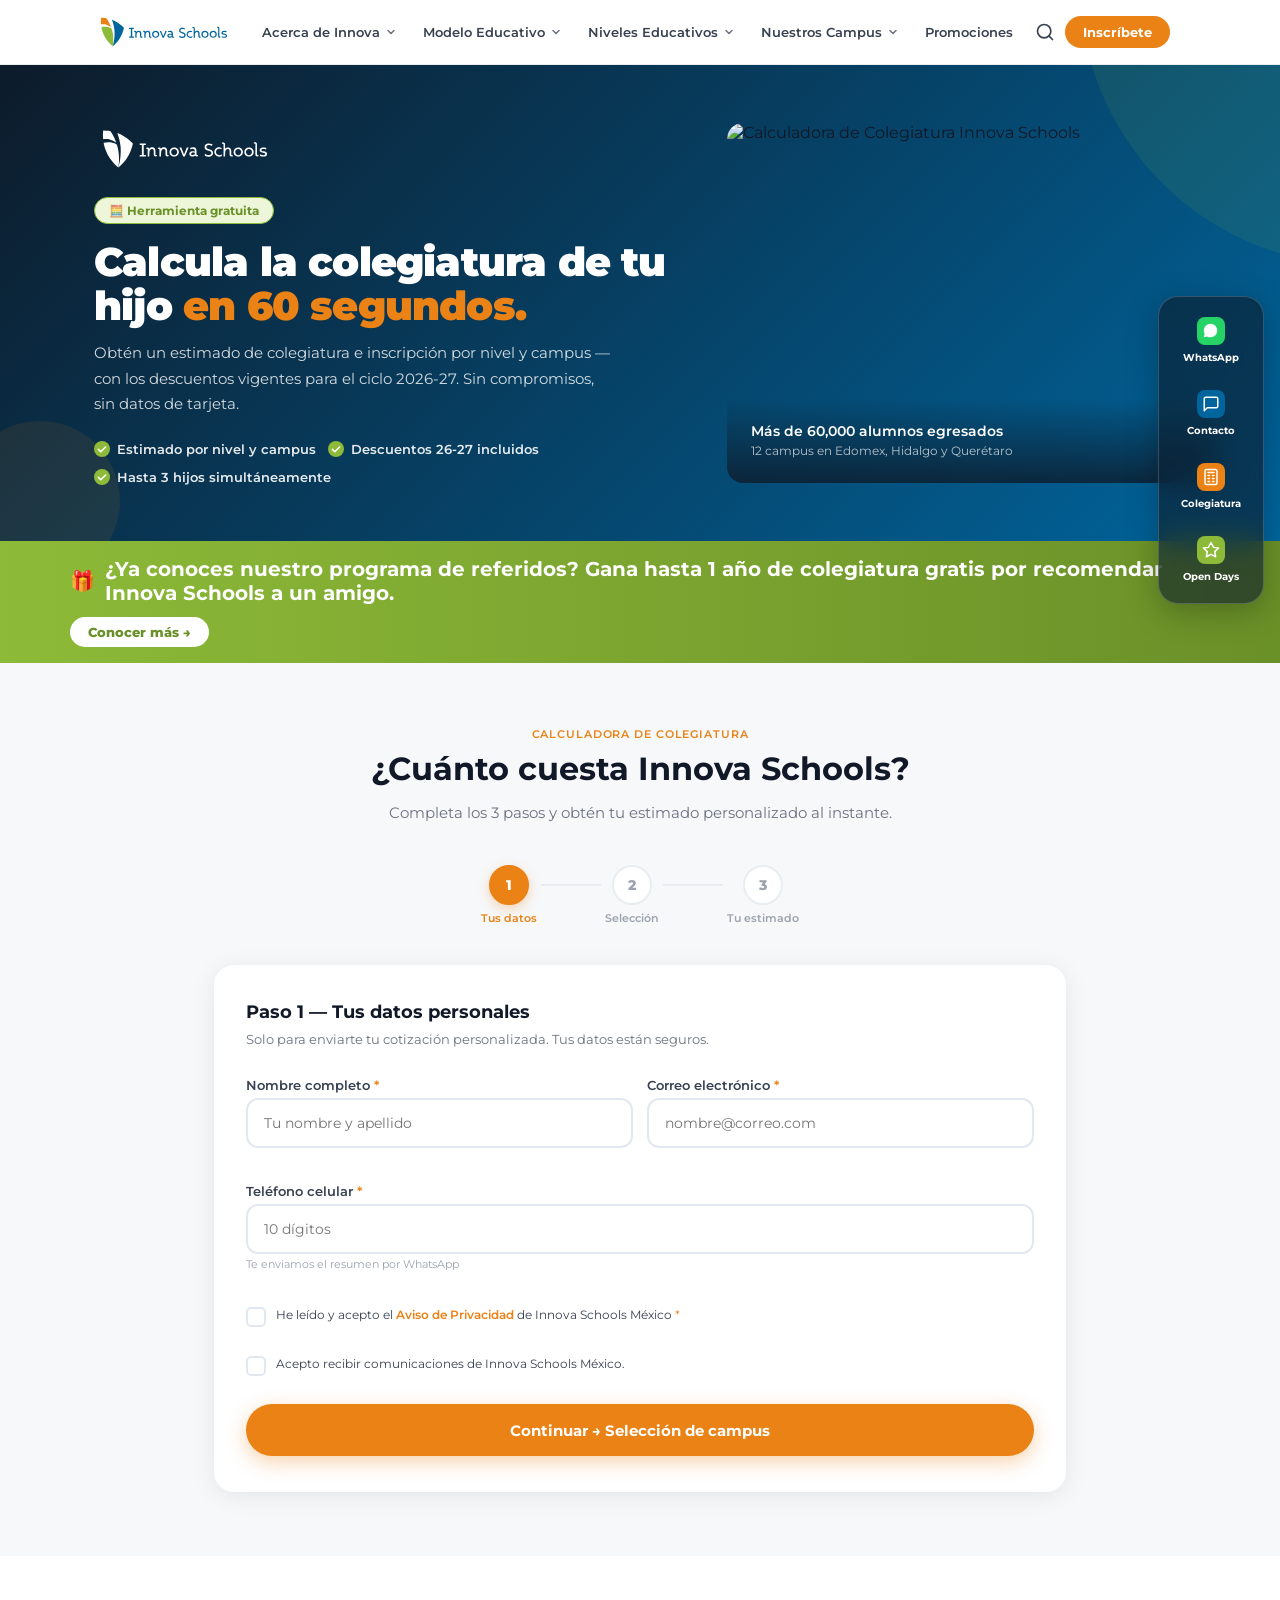
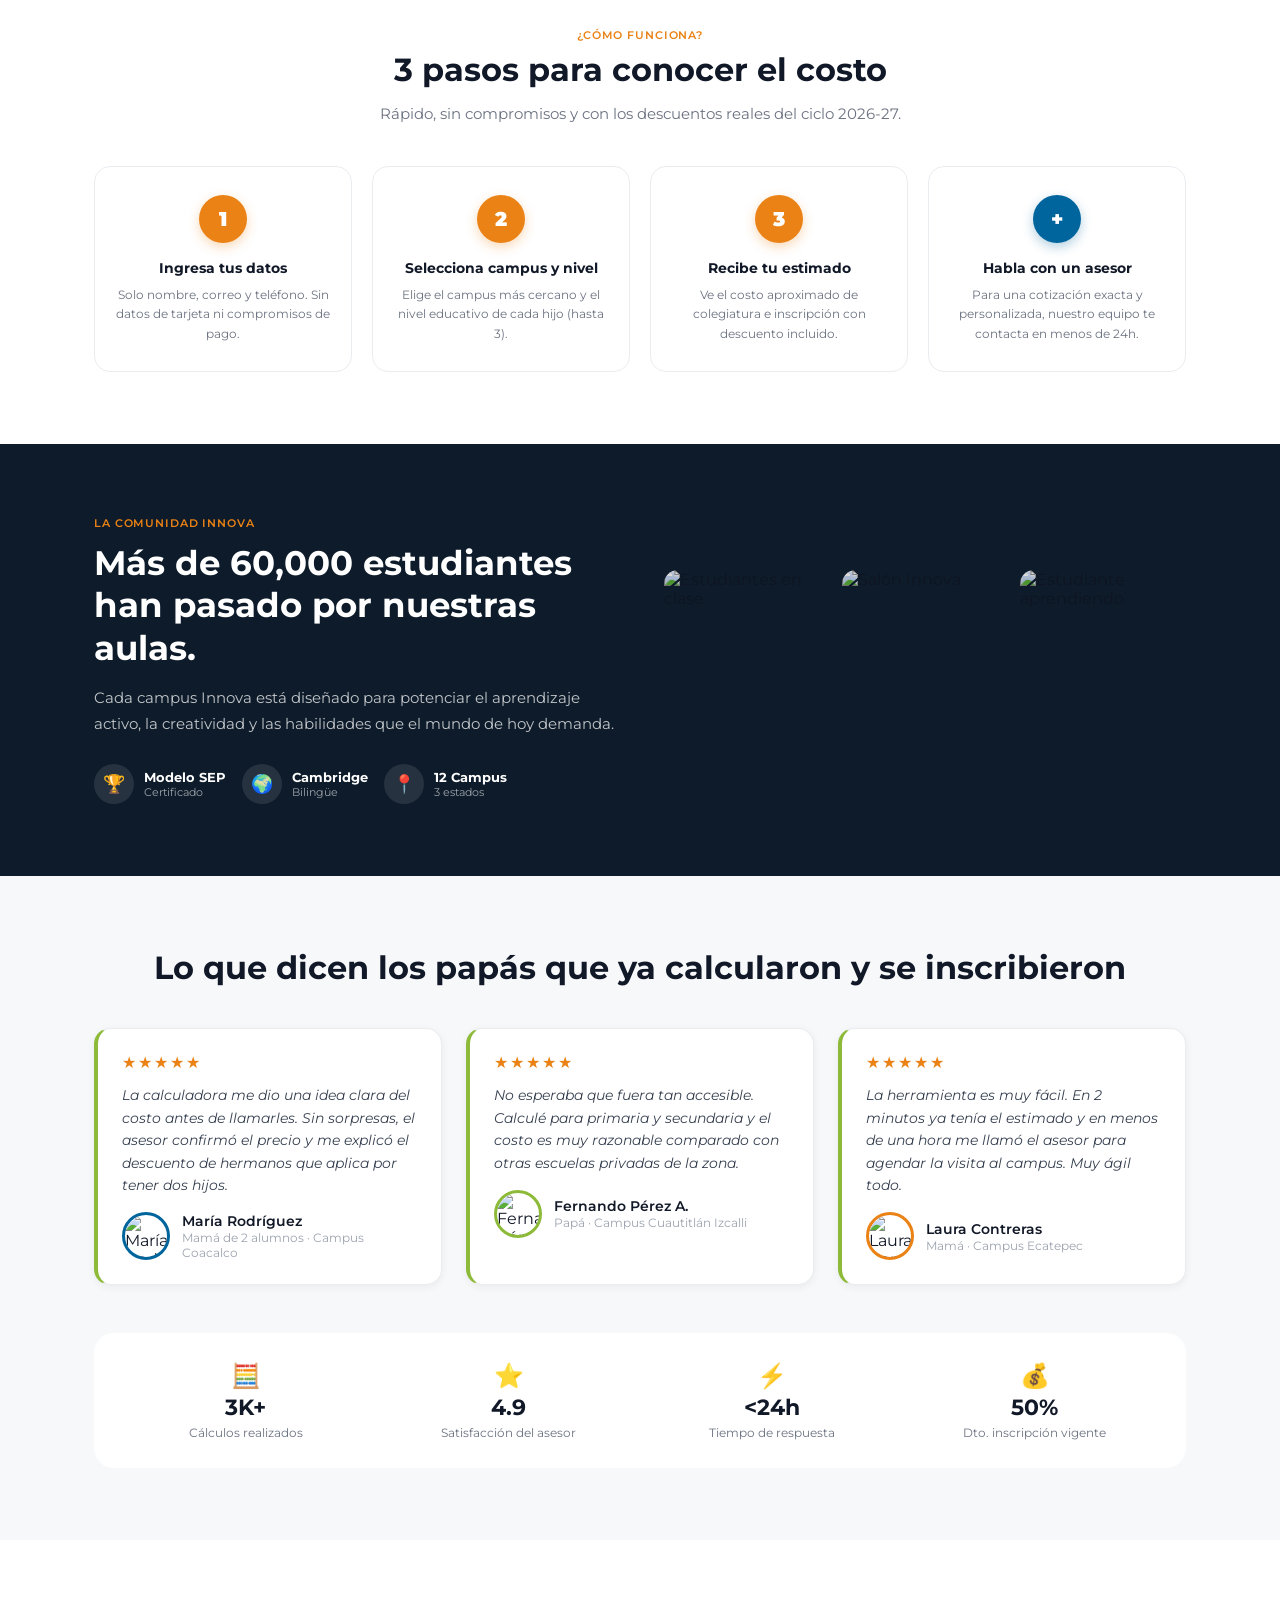
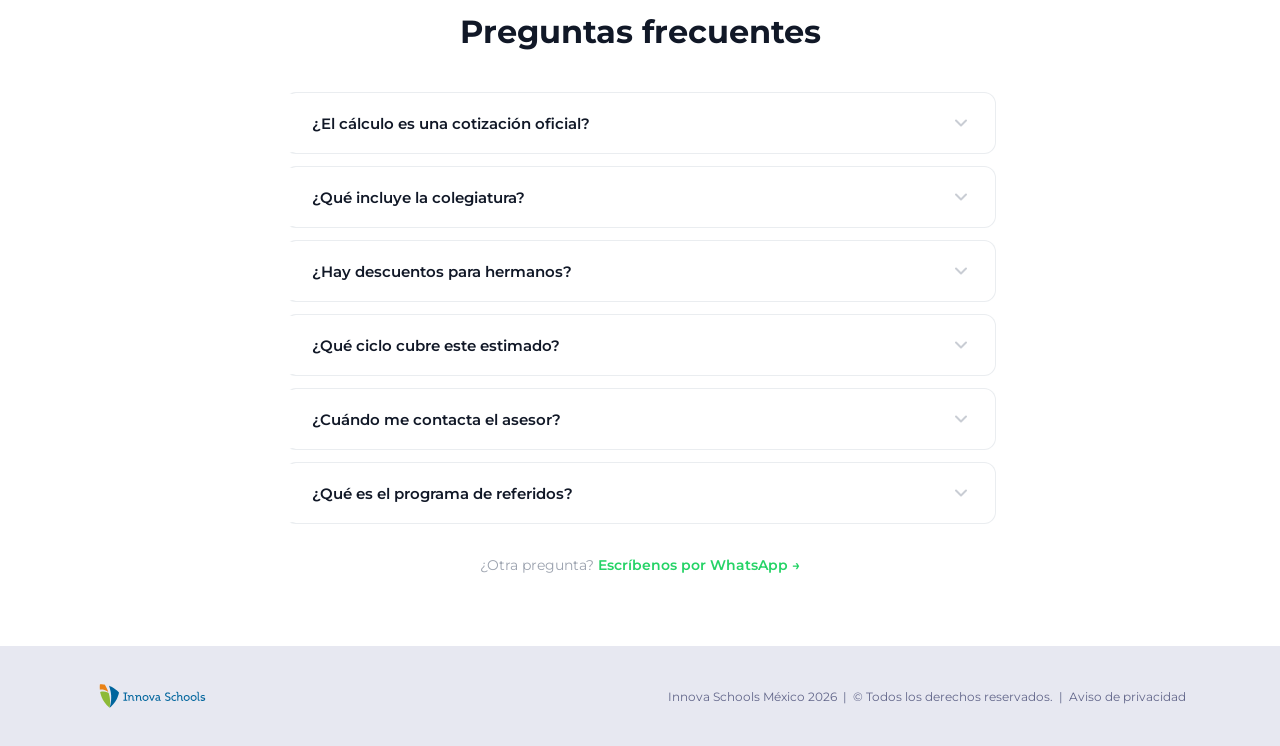
==== commit d6e0a087: "sdsad" ====
--- a/calculadora.html
+++ b/calculadora.html
@@ -216,15 +216,16 @@
           <p style="font-size:13px;color:#6B7280" id="result-subtitle">Campus seleccionado · Ciclo 2026-27</p>
         </div>
         <div class="result-grid" id="result-grid"></div>
+        <div id="savings-box" style="display:none;background:linear-gradient(135deg,#f0fdf4,#dcfce7);border:2px solid #86efac;border-radius:16px;padding:20px 24px;margin:20px 0"></div>
         <p class="result-disclaimer">* Este cálculo es un estimado orientativo. Los precios reales pueden variar según el campus, nivel y promociones vigentes. Un asesor te proporcionará la cotización exacta.</p>
         <div class="result-ctas">
           <a href="https://wa.me/5541945798?text=Hola, usé la calculadora de colegiatura y me gustaría más información" target="_blank" class="cta-wa">
             <svg width="16" height="16" viewBox="0 0 24 24" fill="white"><path d="M17.472 14.382c-.297-.149-1.758-.867-2.03-.967-.273-.099-.471-.148-.67.15-.197.297-.767.966-.94 1.164-.173.199-.347.223-.644.075-.297-.15-1.255-.463-2.39-1.475-.883-.788-1.48-1.761-1.653-2.059-.173-.297-.018-.458.13-.606.134-.133.298-.347.446-.52.149-.174.198-.298.298-.497.099-.198.05-.371-.025-.52-.075-.149-.669-1.612-.916-2.207-.242-.579-.487-.5-.669-.51-.173-.008-.371-.01-.57-.01-.198 0-.52.074-.792.372-.272.297-1.04 1.016-1.04 2.479 0 1.462 1.065 2.875 1.213 3.074.149.198 2.096 3.2 5.077 4.487.709.306 1.262.489 1.694.625.712.227 1.36.195 1.871.118.571-.085 1.758-.719 2.006-1.413.248-.694.248-1.289.173-1.413-.074-.124-.272-.198-.57-.347m-5.421 7.403h-.004a9.87 9.87 0 01-5.031-1.378l-.361-.214-3.741.982.998-3.648-.235-.374a9.86 9.86 0 01-1.51-5.26c.001-5.45 4.436-9.884 9.888-9.884 2.64 0 5.122 1.03 6.988 2.898a9.825 9.825 0 012.893 6.994c-.003 5.45-4.437 9.884-9.885 9.884m8.413-18.297A11.815 11.815 0 0012.05 0C5.495 0 .16 5.335.157 11.892c0 2.096.547 4.142 1.588 5.945L.057 24l6.305-1.654a11.882 11.882 0 005.683 1.448h.005c6.554 0 11.89-5.335 11.893-11.893a11.821 11.821 0 00-3.48-8.413z"/></svg>
-            Hablar con asesor
+            Hablar con un asesor
           </a>
           <a href="https://innovaschools.edu.mx/contacto/" class="cta-openday">
             <svg width="16" height="16" fill="none" viewBox="0 0 20 20"><circle cx="10" cy="10" r="10" fill="rgba(255,255,255,.25)"/><path d="M5 10h10M13 7l3 3-3 3" stroke="white" stroke-width="1.5" stroke-linecap="round" stroke-linejoin="round"/></svg>
-            Iniciar inscripción
+            Iniciar proceso de inscripción
           </a>
         </div>
         <button class="btn-recalc" onclick="resetCalc()">↺ Hacer otro cálculo</button>
@@ -284,9 +285,9 @@
   <div class="container">
     <h2 class="section-title" style="margin-bottom:40px">Lo que dicen los papás que ya calcularon y se inscribieron</h2>
     <div class="test-grid">
-      <div class="test-card"><div class="stars">★★★★★</div><p class="test-quote">La calculadora me dio una idea clara del costo antes de llamarles. Sin sorpresas, el asesor confirmó el precio y me explicó el descuento de hermanos que aplica por tener dos hijos.</p><div class="test-author"><div class="avatar" style="background:#00659D;border-color:#00659D">MR</div><div><div style="font-size:14px;font-weight:600;color:#111827">María Rodríguez</div><div style="font-size:12px;color:#9CA3AF">Mamá de 2 alumnos · Campus Coacalco</div></div></div></div>
-      <div class="test-card"><div class="stars">★★★★★</div><p class="test-quote">No esperaba que fuera tan accesible. Calculé para primaria y secundaria y el costo es muy razonable comparado con otras escuelas privadas de la zona.</p><div class="test-author"><div class="avatar" style="background:#8DBA38;border-color:#8DBA38">FP</div><div><div style="font-size:14px;font-weight:600;color:#111827">Fernando Pérez A.</div><div style="font-size:12px;color:#9CA3AF">Papá · Campus Cuautitlán Izcalli</div></div></div></div>
-      <div class="test-card"><div class="stars">★★★★★</div><p class="test-quote">La herramienta es muy fácil. En 2 minutos ya tenía el estimado y en menos de una hora me llamó el asesor para agendar la visita al campus. Muy ágil todo.</p><div class="test-author"><div class="avatar" style="background:#EA8215;border-color:#EA8215">LC</div><div><div style="font-size:14px;font-weight:600;color:#111827">Laura Contreras</div><div style="font-size:12px;color:#9CA3AF">Mamá · Campus Ecatepec</div></div></div></div>
+      <div class="test-card"><div class="stars">★★★★★</div><p class="test-quote">La calculadora me dio una idea clara del costo antes de llamarles. Sin sorpresas, el asesor confirmó el precio y me explicó el descuento de hermanos que aplica por tener dos hijos.</p><div class="test-author"><img src="https://i.pravatar.cc/80?img=49" alt="María Rodríguez" style="width:48px;height:48px;border-radius:50%;object-fit:cover;border:3px solid #00659D;flex-shrink:0"/><div><div style="font-size:14px;font-weight:600;color:#111827">María Rodríguez</div><div style="font-size:12px;color:#9CA3AF">Mamá de 2 alumnos · Campus Coacalco</div></div></div></div>
+      <div class="test-card"><div class="stars">★★★★★</div><p class="test-quote">No esperaba que fuera tan accesible. Calculé para primaria y secundaria y el costo es muy razonable comparado con otras escuelas privadas de la zona.</p><div class="test-author"><img src="https://i.pravatar.cc/80?img=11" alt="Fernando Pérez" style="width:48px;height:48px;border-radius:50%;object-fit:cover;border:3px solid #8DBA38;flex-shrink:0"/><div><div style="font-size:14px;font-weight:600;color:#111827">Fernando Pérez A.</div><div style="font-size:12px;color:#9CA3AF">Papá · Campus Cuautitlán Izcalli</div></div></div></div>
+      <div class="test-card"><div class="stars">★★★★★</div><p class="test-quote">La herramienta es muy fácil. En 2 minutos ya tenía el estimado y en menos de una hora me llamó el asesor para agendar la visita al campus. Muy ágil todo.</p><div class="test-author"><img src="https://i.pravatar.cc/80?img=36" alt="Laura Contreras" style="width:48px;height:48px;border-radius:50%;object-fit:cover;border:3px solid #EA8215;flex-shrink:0"/><div><div style="font-size:14px;font-weight:600;color:#111827">Laura Contreras</div><div style="font-size:12px;color:#9CA3AF">Mamá · Campus Ecatepec</div></div></div></div>
     </div>
     <div class="trust-row">
       <div class="trust-item"><span style="font-size:24px">🧮</span><div style="font-size:22px;font-weight:700;color:#111827">3K+</div><div style="font-size:12px;color:#6B7280">Cálculos realizados</div></div>
@@ -499,10 +500,38 @@
         <div class="result-price" style="color:#00659D">$${totalColegiatura.toLocaleString('es-MX')}</div>
       </div>
       <div class="result-card" style="border-color:#00659D;background:#E8F4FA">
-        <div class="result-label">Total inscripción con descuento<small>Ahorro: $${(totalInscripcionLista - totalInscripcionDesc).toLocaleString('es-MX')}</small></div>
+        <div class="result-label">Total inscripción con descuento<small>Suma de ${numHijos} hijos</small></div>
         <div class="result-price" style="color:#00659D">$${totalInscripcionDesc.toLocaleString('es-MX')}</div>
       </div>`;
   }
+
+  // ── CAJA DE AHORRO
+  const ahorro = totalInscripcionLista - totalInscripcionDesc;
+  const sb = document.getElementById('savings-box');
+  sb.style.display = 'block';
+  sb.innerHTML = `
+    <div style="display:flex;align-items:center;gap:10px;margin-bottom:16px">
+      <div style="width:36px;height:36px;background:#16a34a;border-radius:50%;display:flex;align-items:center;justify-content:center;flex-shrink:0">
+        <svg width="16" height="16" viewBox="0 0 20 20" fill="none"><path d="M4 10.5l4 4 8-8" stroke="white" stroke-width="2" stroke-linecap="round" stroke-linejoin="round"/></svg>
+      </div>
+      <h4 style="font-size:16px;font-weight:700;color:#15803d;margin:0">¡Esto es lo que te ahorras con Innova!</h4>
+    </div>
+    <div style="display:grid;grid-template-columns:1fr 1fr;gap:12px;margin-bottom:14px">
+      <div style="background:rgba(255,255,255,.7);border-radius:10px;padding:14px;text-align:center">
+        <div style="font-size:10px;font-weight:700;color:#9CA3AF;text-transform:uppercase;letter-spacing:.06em;margin-bottom:6px">Precio lista</div>
+        <div style="font-size:22px;font-weight:700;color:#9CA3AF;text-decoration:line-through">$${totalInscripcionLista.toLocaleString('es-MX')}</div>
+        <div style="font-size:11px;color:#9CA3AF;margin-top:2px">inscripción sin descuento</div>
+      </div>
+      <div style="background:#fff;border:2px solid #86efac;border-radius:10px;padding:14px;text-align:center">
+        <div style="font-size:10px;font-weight:700;color:#16a34a;text-transform:uppercase;letter-spacing:.06em;margin-bottom:6px">Tu precio hoy 🎉</div>
+        <div style="font-size:22px;font-weight:700;color:#16a34a">$${totalInscripcionDesc.toLocaleString('es-MX')}</div>
+        <div style="font-size:11px;color:#16a34a;margin-top:2px">con 50% de descuento</div>
+      </div>
+    </div>
+    <div style="background:#16a34a;border-radius:10px;padding:14px 18px;display:flex;align-items:center;justify-content:space-between;gap:12px">
+      <span style="font-size:14px;font-weight:600;color:#fff">💰 Total ahorrado en inscripción</span>
+      <span style="font-size:22px;font-weight:700;color:#fff;white-space:nowrap">$${ahorro.toLocaleString('es-MX')}</span>
+    </div>`;
 
   document.querySelectorAll('.step-panel').forEach(p => p.classList.remove('active'));
   document.getElementById('panel-3').classList.add('active');
@@ -512,6 +541,8 @@
 
 function resetCalc() {
   nivelesSeleccionados[1] = null; nivelesSeleccionados[2] = null; nivelesSeleccionados[3] = null;
+  const sb = document.getElementById('savings-box');
+  if (sb) { sb.style.display = 'none'; sb.innerHTML = ''; }
   document.querySelectorAll('.step-panel').forEach(p => p.classList.remove('active'));
   document.getElementById('panel-1').classList.add('active');
   updateStepper(1);
--- a/assets/css/calculadora.css
+++ b/assets/css/calculadora.css
@@ -130,7 +130,7 @@
 .result-label small { display: block; font-size: 11px; font-weight: 400; color: #9CA3AF; margin-top: 2px; }
 .result-price { font-size: 20px; font-weight: 900; color: #111827; white-space: nowrap; }
 .result-card.highlight .result-price { color: #EA8215; }
-.result-discount-badge { display: inline-flex; align-items: center; gap: 5px; background: #8DBA38; color: #fff; font-size: 11px; font-weight: 700; padding: 3px 10px; border-radius: 999px; margin-top: 4px; }
+.result-discount-badge { display: inline-flex; align-items: center; gap: 5px; background: #8DBA38; color: #fff; font-size: 11px; margin-left: 16px; font-weight: 700; padding: 3px 10px; border-radius: 999px; margin-top: 4px; }
 .result-disclaimer { font-size: 11px; color: #9CA3AF; text-align: center; margin-bottom: 24px; line-height: 1.6; }
 .result-ctas { display: grid; grid-template-columns: 1fr 1fr; gap: 12px; }
 .cta-wa { background: #25D366; color: #fff; border: none; border-radius: 999px; padding: 14px 20px; font-size: 14px; font-weight: 700; display: flex; align-items: center; justify-content: center; gap: 8px; transition: background 150ms; }
